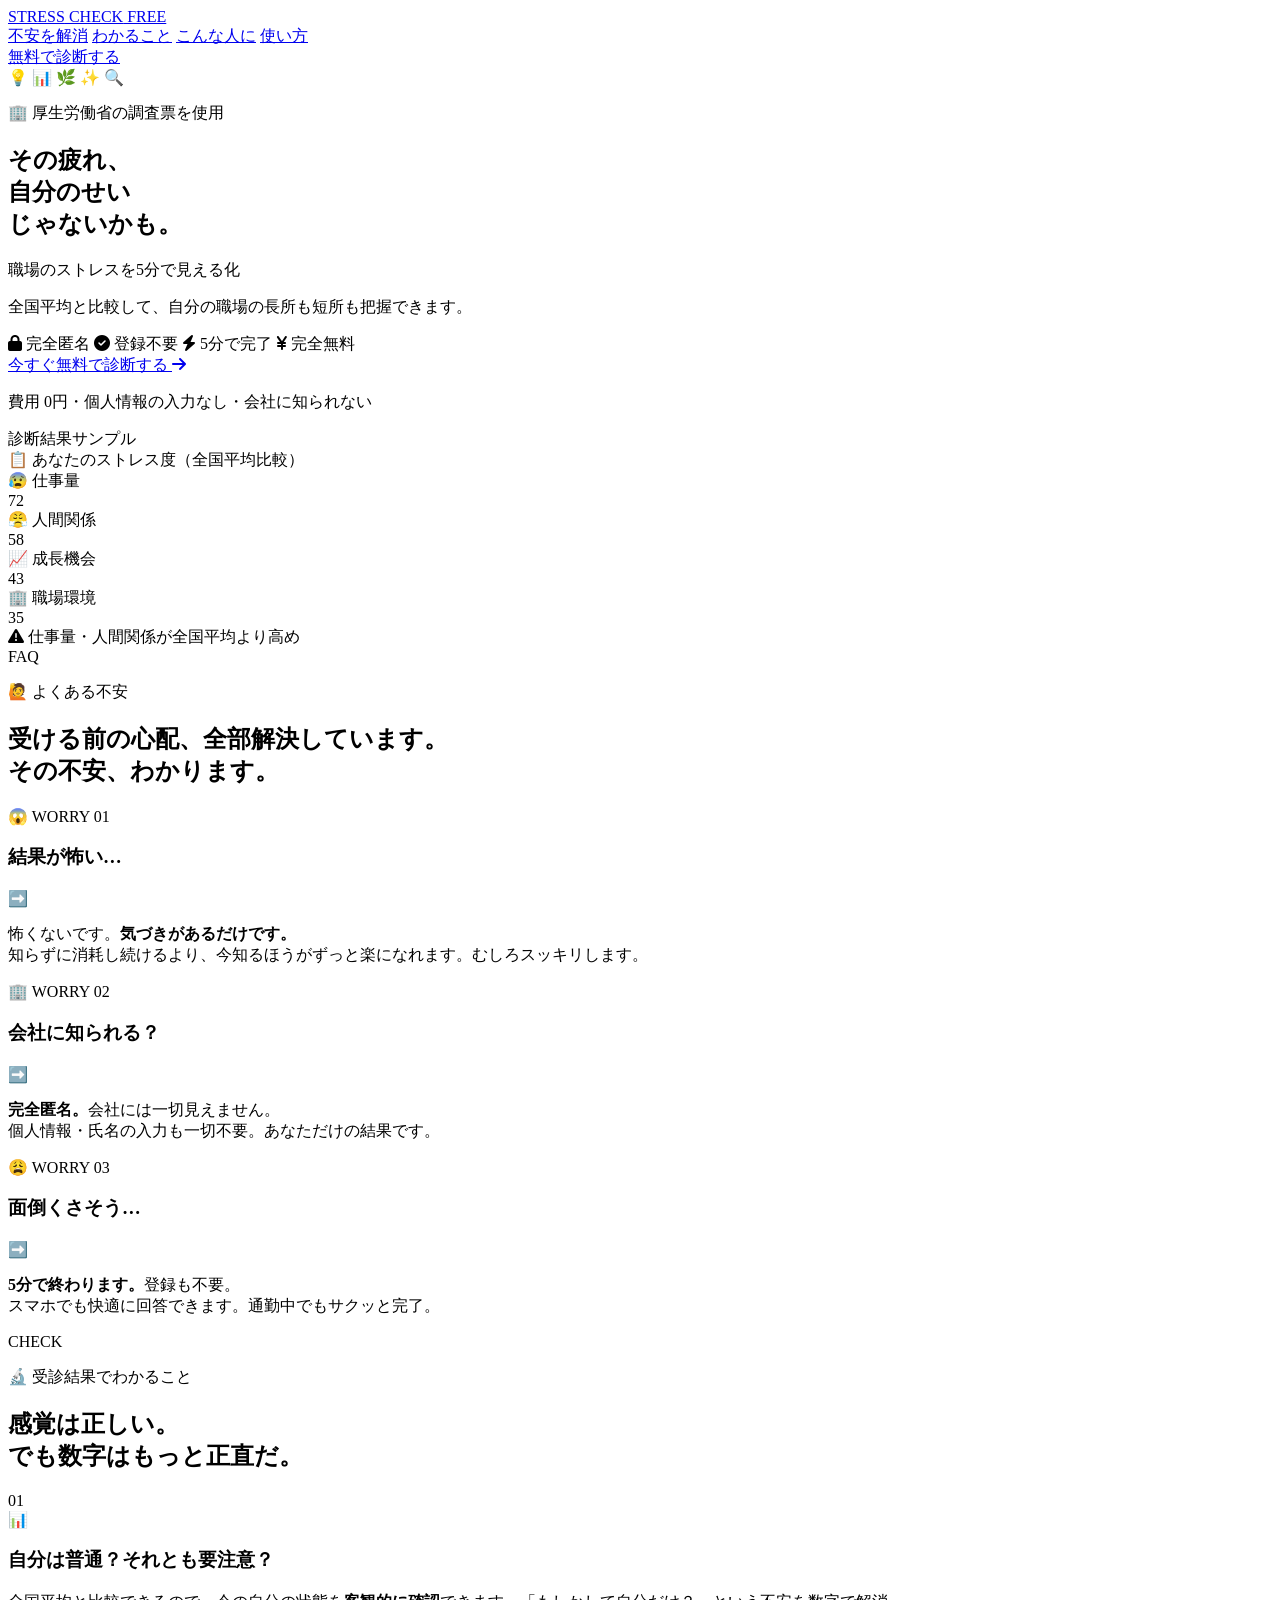
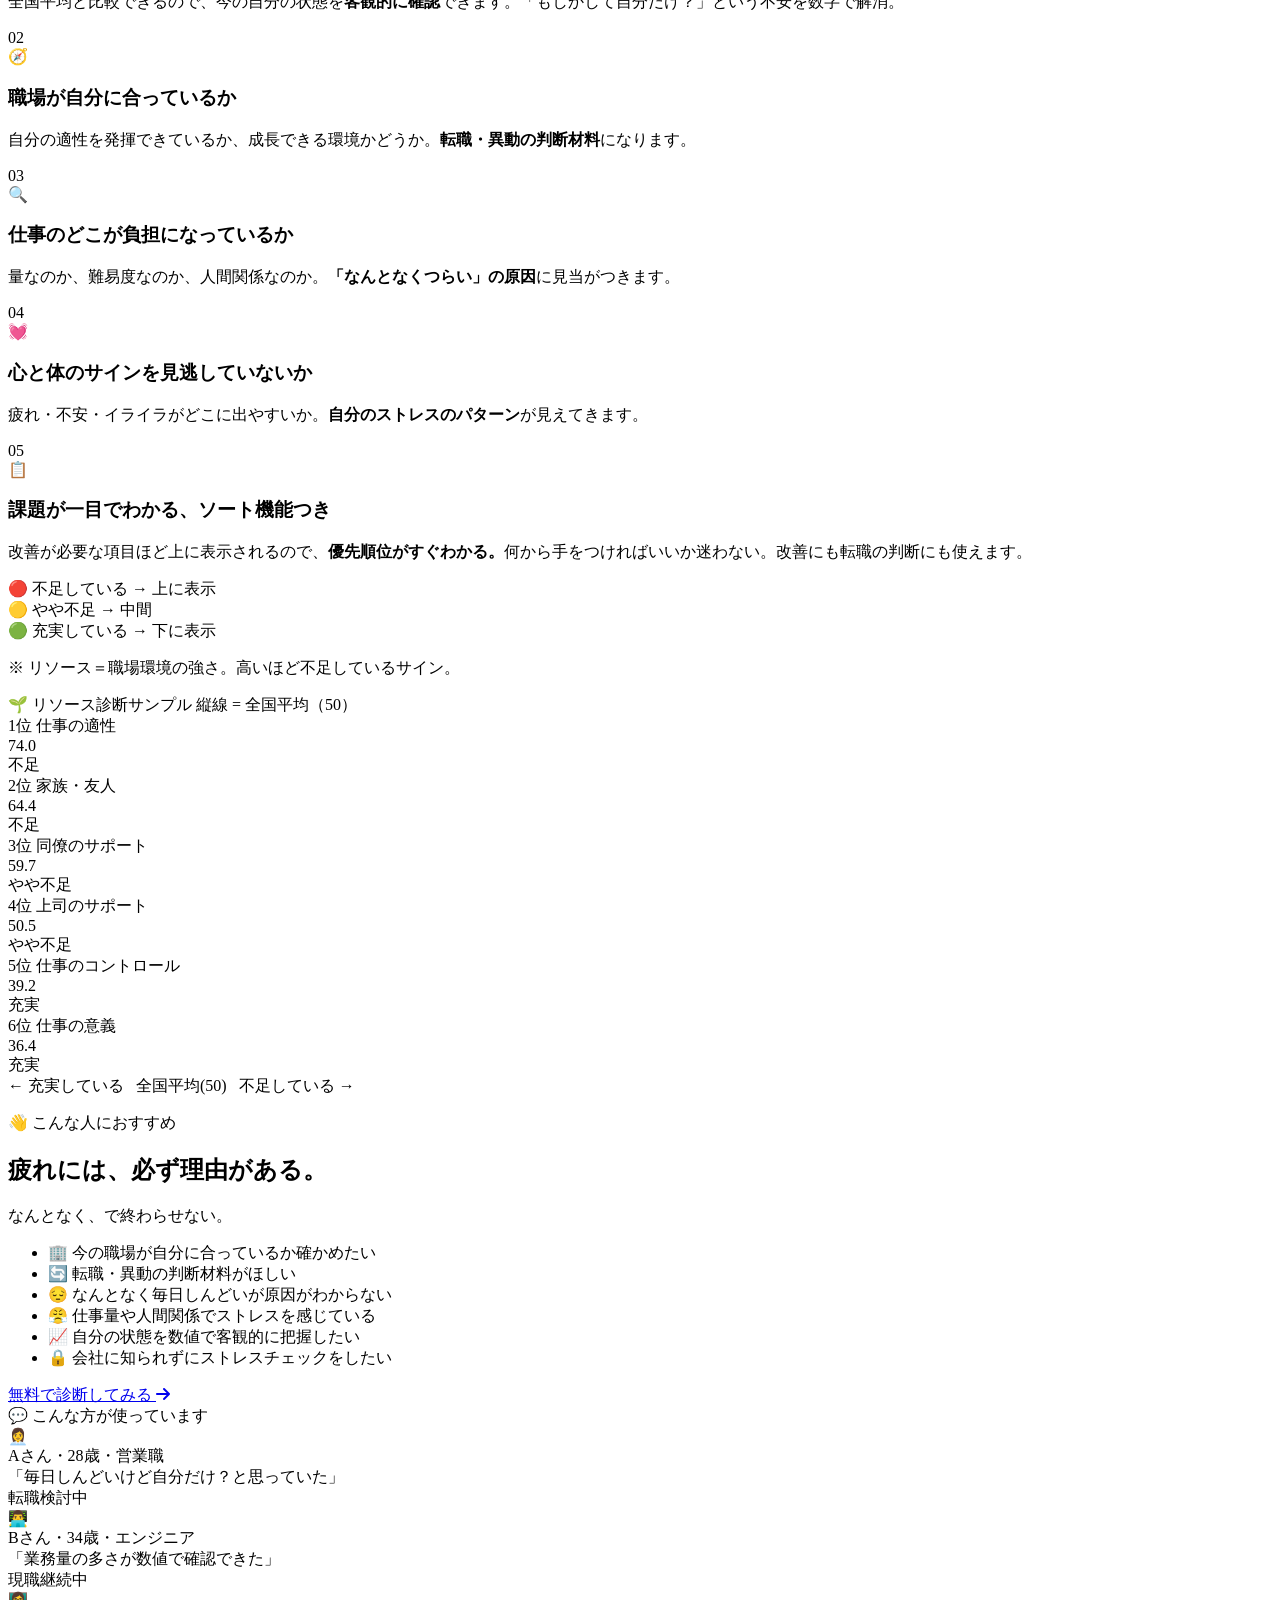
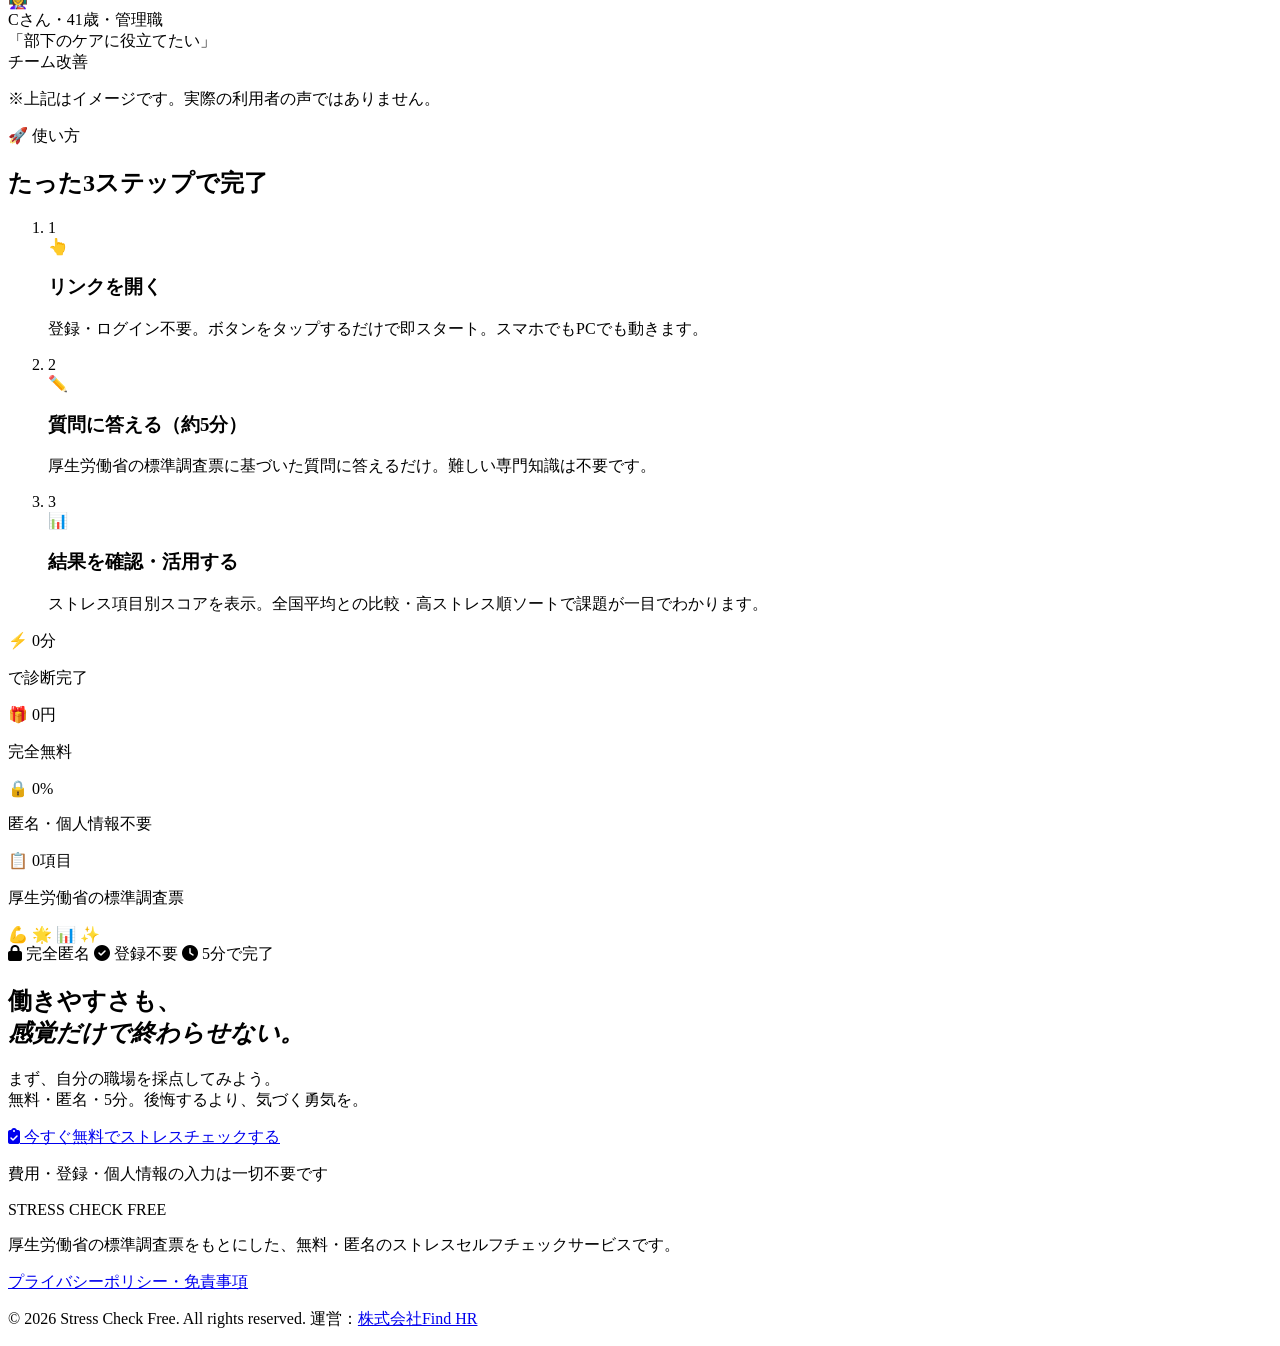
==== lp/index.html @ 8bf81df3 "Update index.html" ====
<!DOCTYPE html>
<html lang="ja">
<head>
  <!-- Google tag (gtag.js) -->
  <script async src="https://www.googletagmanager.com/gtag/js?id=G-DBG1LQPTKZ"></script>
  <script>
    window.dataLayer = window.dataLayer || [];
    function gtag(){dataLayer.push(arguments);}
    gtag('js', new Date());
    gtag('config', 'G-DBG1LQPTKZ');
  </script>
  <meta charset="UTF-8" />
  <meta name="viewport" content="width=device-width, initial-scale=1.0" />
  <title>無料ストレスチェック | ストレスチェックフリー - 職場のストレスを5分で診断</title>
  <meta name="description" content="厚生労働省の調査票をもとにした無料・匿名・登録不要のストレスチェック。職場のストレスを5分で診断し、全国平均と比較できます。小規模事業所・個人にも対応。" />
  <link rel="icon" type="image/svg+xml" href="/favicon.svg">
  <link rel="icon" type="image/png" sizes="32x32" href="/favicon-32x32.png">
  <link rel="icon" type="image/png" sizes="16x16" href="/favicon-16x16.png">
  <link rel="shortcut icon" href="/favicon.ico">
  <link rel="apple-touch-icon" sizes="180x180" href="/apple-touch-icon.png">
  <link rel="preconnect" href="https://fonts.googleapis.com" />
  <link href="https://fonts.googleapis.com/css2?family=Noto+Sans+JP:wght@300;400;500;700;900&family=Inter:wght@400;700;900&display=swap" rel="stylesheet" />
  <link rel="stylesheet" href="https://cdn.jsdelivr.net/npm/@fortawesome/fontawesome-free@6.4.0/css/all.min.css" />
  <link rel="stylesheet" href="/lp/css/style.css?v=20260602" />
</head>
<body>

  <!-- ========== HEADER ========== -->
  <header class="site-header" id="top">
    <div class="header-inner container">
      <a href="#top" class="logo">
        <span class="logo-s">STRESS</span><span class="logo-c"> CHECK</span><span class="logo-f"> FREE</span>
      </a>
      <nav class="header-nav" aria-label="メインナビ">
        <a href="#concerns">不安を解消</a>
        <a href="#benefits">わかること</a>
        <a href="#recommend">こんな人に</a>
        <a href="#how">使い方</a>
      </nav>
      <a href="/check" class="btn btn-primary btn-header">
        無料で診断する
      </a>
    </div>
  </header>

  <!-- ========== HERO ========== -->
  <section class="hero" aria-labelledby="hero-heading">

    <!-- 背景ブロブ -->
    <div class="hero-blob hero-blob-1" aria-hidden="true"></div>
    <div class="hero-blob hero-blob-2" aria-hidden="true"></div>
    <div class="hero-blob hero-blob-3" aria-hidden="true"></div>

    <!-- フローティング絵文字デコ -->
    <span class="hero-deco hero-deco-1" aria-hidden="true">💡</span>
    <span class="hero-deco hero-deco-2" aria-hidden="true">📊</span>
    <span class="hero-deco hero-deco-3" aria-hidden="true">🌿</span>
    <span class="hero-deco hero-deco-4" aria-hidden="true">✨</span>
    <span class="hero-deco hero-deco-5" aria-hidden="true">🔍</span>

    <div class="container hero-grid">
      <!-- LEFT: コピー -->
      <div class="hero-content">
        <p class="hero-eyebrow">🏢 厚生労働省の調査票を使用</p>
        <h1 id="hero-heading" class="hero-title">
          その疲れ、<br />
          <span class="em-coral">自分のせい</span><br />
          じゃないかも。
        </h1>
        <p class="hero-catch">職場のストレスを5分で見える化</p>
        <p class="hero-sub">
          全国平均と比較して、自分の職場の長所も短所も把握できます。
        </p>
        <div class="hero-badges">
          <span class="badge badge-blue"><i class="fa-solid fa-lock"></i> 完全匿名</span>
          <span class="badge badge-green"><i class="fa-solid fa-circle-check"></i> 登録不要</span>
          <span class="badge badge-coral"><i class="fa-solid fa-bolt"></i> 5分で完了</span>
          <span class="badge badge-teal"><i class="fa-solid fa-yen-sign"></i> 完全無料</span>
        </div>
        <a href="/check" class="btn btn-primary btn-hero">
          今すぐ無料で診断する <i class="fa-solid fa-arrow-right"></i>
        </a>
        <p class="hero-note">費用 0円・個人情報の入力なし・会社に知られない</p>
      </div>

      <!-- RIGHT: スコアカード -->
      <div class="hero-visual" aria-hidden="true">
        <div class="score-card">
          <div class="score-card-ribbon">診断結果サンプル</div>
          <div class="score-card-label">📋 あなたのストレス度（全国平均比較）</div>
          <div class="score-bar-group">
            <div class="score-bar-item">
              <span>😰 仕事量</span>
              <div class="bar-track"><div class="bar-fill" data-width="72" style="--bar-color:#FF6B6B;"></div></div>
              <span class="bar-val">72</span>
            </div>
            <div class="score-bar-item">
              <span>😤 人間関係</span>
              <div class="bar-track"><div class="bar-fill" data-width="58" style="--bar-color:#F59E0B;"></div></div>
              <span class="bar-val">58</span>
            </div>
            <div class="score-bar-item">
              <span>📈 成長機会</span>
              <div class="bar-track"><div class="bar-fill" data-width="43" style="--bar-color:#0ABFBC;"></div></div>
              <span class="bar-val">43</span>
            </div>
            <div class="score-bar-item">
              <span>🏢 職場環境</span>
              <div class="bar-track"><div class="bar-fill" data-width="35" style="--bar-color:#4AA172;"></div></div>
              <span class="bar-val">35</span>
            </div>
          </div>
          <div class="score-card-footer">
            <i class="fa-solid fa-triangle-exclamation"></i> 仕事量・人間関係が全国平均より高め
          </div>
        </div>
      </div>
    </div>
  </section>

  <!-- ========== CONCERNS ========== -->
  <section class="concerns" id="concerns" aria-labelledby="concerns-heading">
    <div class="concerns-deco" aria-hidden="true">FAQ</div>
    <div class="container">
      <p class="section-eyebrow eyebrow-coral">🙋 よくある不安</p>
      <h2 id="concerns-heading" class="section-title">受ける前の心配、<span style="color:var(--coral)">全部解決しています。</span><br /><span class="section-title-sub">その不安、わかります。</span></h2>
      <div class="concerns-grid">

        <article class="concern-card">
          <span class="concern-emoji">😱</span>
          <span class="concern-q">WORRY 01</span>
          <h3>結果が怖い…</h3>
          <div class="concern-arrow-row">
            <div class="concern-arrow-line"></div>
            <span class="concern-icon-arrow">➡️</span>
          </div>
          <p class="concern-answer">
            怖くないです。<strong>気づきがあるだけです。</strong><br />
            知らずに消耗し続けるより、今知るほうがずっと楽になれます。むしろスッキリします。
          </p>
        </article>

        <article class="concern-card">
          <span class="concern-emoji">🏢</span>
          <span class="concern-q">WORRY 02</span>
          <h3>会社に知られる？</h3>
          <div class="concern-arrow-row">
            <div class="concern-arrow-line"></div>
            <span class="concern-icon-arrow">➡️</span>
          </div>
          <p class="concern-answer">
            <strong>完全匿名。</strong>会社には一切見えません。<br />
            個人情報・氏名の入力も一切不要。あなただけの結果です。
          </p>
        </article>

        <article class="concern-card">
          <span class="concern-emoji">😩</span>
          <span class="concern-q">WORRY 03</span>
          <h3>面倒くさそう…</h3>
          <div class="concern-arrow-row">
            <div class="concern-arrow-line"></div>
            <span class="concern-icon-arrow">➡️</span>
          </div>
          <p class="concern-answer">
            <strong>5分で終わります。</strong>登録も不要。<br />
            スマホでも快適に回答できます。通勤中でもサクッと完了。
          </p>
        </article>

      </div>
    </div>
  </section>

  <!-- ========== BENEFITS ========== -->
  <section class="benefits" id="benefits" aria-labelledby="benefits-heading">
    <div class="benefits-bg-text" aria-hidden="true">CHECK</div>
    <div class="container">
      <p class="section-eyebrow eyebrow-blue">🔬 受診結果でわかること</p>
      <h2 id="benefits-heading" class="section-title">感覚は正しい。<br />でも<span style="color:var(--blue)">数字はもっと正直だ。</span></h2>

      <div class="benefits-grid">

        <article class="benefit-card benefit-card--highlight">
          <div class="benefit-num">01</div>
          <div class="benefit-icon-wrap">📊</div>
          <h3>自分は普通？それとも要注意？</h3>
          <p>全国平均と比較できるので、今の自分の状態を<strong>客観的に確認</strong>できます。「もしかして自分だけ？」という不安を数字で解消。</p>
        </article>

        <article class="benefit-card">
          <div class="benefit-num">02</div>
          <div class="benefit-icon-wrap">🧭</div>
          <h3>職場が自分に合っているか</h3>
          <p>自分の適性を発揮できているか、成長できる環境かどうか。<strong>転職・異動の判断材料</strong>になります。</p>
        </article>

        <article class="benefit-card">
          <div class="benefit-num">03</div>
          <div class="benefit-icon-wrap">🔍</div>
          <h3>仕事のどこが負担になっているか</h3>
          <p>量なのか、難易度なのか、人間関係なのか。<strong>「なんとなくつらい」の原因</strong>に見当がつきます。</p>
        </article>

        <article class="benefit-card">
          <div class="benefit-num">04</div>
          <div class="benefit-icon-wrap">💓</div>
          <h3>心と体のサインを見逃していないか</h3>
          <p>疲れ・不安・イライラがどこに出やすいか。<strong>自分のストレスのパターン</strong>が見えてきます。</p>
        </article>

        <article class="benefit-card benefit-card--wide benefit-card--chart">
          <div class="benefit-num">05</div>
          <div class="benefit-card-inner">
            <div class="benefit-card-text">
              <div class="benefit-icon-wrap">📋</div>
              <h3>課題が一目でわかる、ソート機能つき</h3>
              <p>改善が必要な項目ほど上に表示されるので、<strong>優先順位がすぐわかる。</strong>何から手をつければいいか迷わない。改善にも転職の判断にも使えます。</p>
              <div class="benefit-sort-explain">
                <div class="sort-explain-row">
                  <span class="sort-tag sort-tag--high">🔴 不足している</span>
                  <span class="sort-arrow">→ 上に表示</span>
                </div>
                <div class="sort-explain-row">
                  <span class="sort-tag sort-tag--mid">🟡 やや不足</span>
                  <span class="sort-arrow">→ 中間</span>
                </div>
                <div class="sort-explain-row">
                  <span class="sort-tag sort-tag--low">🟢 充実している</span>
                  <span class="sort-arrow">→ 下に表示</span>
                </div>
              </div>
              <p class="chart-caption">※ リソース＝職場環境の強さ。高いほど不足しているサイン。</p>
            </div>

            <!-- リソース棒グラフイラスト -->
            <div class="benefit-chart-wrap" aria-hidden="true">
              <div class="chart-header">
                <span class="chart-title-label">🌱 リソース診断サンプル</span>
                <span class="chart-avg-note">縦線 = 全国平均（50）</span>
              </div>
              <div class="chart-bars">

                <div class="chart-row">
                  <div class="chart-label">
                    <span class="chart-rank rank-high">1位</span>
                    <span class="chart-item-name">仕事の適性</span>
                  </div>
                  <div class="chart-track-wrap">
                    <div class="chart-track">
                      <div class="chart-avg-line"></div>
                      <div class="chart-bar chart-bar--danger" data-w="74.0" style="width:0%">
                        <span class="chart-score">74.0</span>
                      </div>
                    </div>
                    <span class="chart-status chart-status--danger">不足</span>
                  </div>
                </div>

                <div class="chart-row">
                  <div class="chart-label">
                    <span class="chart-rank rank-high">2位</span>
                    <span class="chart-item-name">家族・友人</span>
                  </div>
                  <div class="chart-track-wrap">
                    <div class="chart-track">
                      <div class="chart-avg-line"></div>
                      <div class="chart-bar chart-bar--danger" data-w="64.4" style="width:0%">
                        <span class="chart-score">64.4</span>
                      </div>
                    </div>
                    <span class="chart-status chart-status--danger">不足</span>
                  </div>
                </div>

                <div class="chart-row">
                  <div class="chart-label">
                    <span class="chart-rank rank-high">3位</span>
                    <span class="chart-item-name">同僚のサポート</span>
                  </div>
                  <div class="chart-track-wrap">
                    <div class="chart-track">
                      <div class="chart-avg-line"></div>
                      <div class="chart-bar chart-bar--warning" data-w="59.7" style="width:0%">
                        <span class="chart-score">59.7</span>
                      </div>
                    </div>
                    <span class="chart-status chart-status--warning">やや不足</span>
                  </div>
                </div>

                <div class="chart-row">
                  <div class="chart-label">
                    <span class="chart-rank rank-mid">4位</span>
                    <span class="chart-item-name">上司のサポート</span>
                  </div>
                  <div class="chart-track-wrap">
                    <div class="chart-track">
                      <div class="chart-avg-line"></div>
                      <div class="chart-bar chart-bar--warning" data-w="50.5" style="width:0%">
                        <span class="chart-score">50.5</span>
                      </div>
                    </div>
                    <span class="chart-status chart-status--warning">やや不足</span>
                  </div>
                </div>

                <div class="chart-row">
                  <div class="chart-label">
                    <span class="chart-rank rank-low">5位</span>
                    <span class="chart-item-name">仕事のコントロール</span>
                  </div>
                  <div class="chart-track-wrap">
                    <div class="chart-track">
                      <div class="chart-avg-line"></div>
                      <div class="chart-bar chart-bar--good" data-w="39.2" style="width:0%">
                        <span class="chart-score">39.2</span>
                      </div>
                    </div>
                    <span class="chart-status chart-status--good">充実</span>
                  </div>
                </div>

                <div class="chart-row">
                  <div class="chart-label">
                    <span class="chart-rank rank-low">6位</span>
                    <span class="chart-item-name">仕事の意義</span>
                  </div>
                  <div class="chart-track-wrap">
                    <div class="chart-track">
                      <div class="chart-avg-line"></div>
                      <div class="chart-bar chart-bar--good" data-w="36.4" style="width:0%">
                        <span class="chart-score">36.4</span>
                      </div>
                    </div>
                    <span class="chart-status chart-status--good">充実</span>
                  </div>
                </div>

              </div>
              <div class="chart-footer">
                ← 充実している&nbsp;&nbsp;&nbsp;全国平均(50)&nbsp;&nbsp;&nbsp;不足している →
              </div>
            </div>
          </div>
        </article>

      </div>
    </div>
  </section>

  <!-- ========== RECOMMEND ========== -->
  <section class="recommend" id="recommend" aria-labelledby="recommend-heading">
    <div class="recommend-deco-circle recommend-deco-circle-1" aria-hidden="true"></div>
    <div class="recommend-deco-circle recommend-deco-circle-2" aria-hidden="true"></div>
    <div class="container">
      <p class="section-eyebrow eyebrow-purple">👋 こんな人におすすめ</p>
      <h2 id="recommend-heading" class="section-title">疲れには、<span style="color:var(--purple)">必ず理由がある。</span></h2>
      <p class="section-intro">なんとなく、で終わらせない。</p>

      <div class="recommend-inner">
        <!-- チェックリスト -->
        <div>
          <ul class="recommend-list">
            <li><span class="li-icon">🏢</span> 今の職場が自分に合っているか確かめたい</li>
            <li><span class="li-icon">🔄</span> 転職・異動の判断材料がほしい</li>
            <li><span class="li-icon">😔</span> なんとなく毎日しんどいが原因がわからない</li>
            <li><span class="li-icon">😤</span> 仕事量や人間関係でストレスを感じている</li>
            <li><span class="li-icon">📈</span> 自分の状態を数値で客観的に把握したい</li>
            <li><span class="li-icon">🔒</span> 会社に知られずにストレスチェックをしたい</li>
          </ul>
          <a href="/check" class="btn btn-primary btn-recommend">
            無料で診断してみる <i class="fa-solid fa-arrow-right"></i>
          </a>
        </div>

        <!-- ビジュアルカード：ユーザーイメージ -->
        <div>
          <div class="recommend-visual-card">
            <div class="recommend-visual-title">
              <span>💬</span> こんな方が使っています
            </div>
            <div class="mini-profile">
              <div class="mini-profile-item">
                <div class="mini-profile-avatar">👩‍💼</div>
                <div class="mini-profile-info">
                  <div class="mini-profile-name">Aさん・28歳・営業職</div>
                  <div class="mini-profile-desc">「毎日しんどいけど自分だけ？と思っていた」</div>
                </div>
                <span class="mini-profile-tag tag-coral">転職検討中</span>
              </div>
              <div class="mini-profile-item">
                <div class="mini-profile-avatar">👨‍💻</div>
                <div class="mini-profile-info">
                  <div class="mini-profile-name">Bさん・34歳・エンジニア</div>
                  <div class="mini-profile-desc">「業務量の多さが数値で確認できた」</div>
                </div>
                <span class="mini-profile-tag tag-blue">現職継続中</span>
              </div>
              <div class="mini-profile-item">
                <div class="mini-profile-avatar">👩‍🏫</div>
                <div class="mini-profile-info">
                  <div class="mini-profile-name">Cさん・41歳・管理職</div>
                  <div class="mini-profile-desc">「部下のケアに役立てたい」</div>
                </div>
                <span class="mini-profile-tag tag-green">チーム改善</span>
              </div>
            </div>
            <p class="profile-disclaimer">※上記はイメージです。実際の利用者の声ではありません。</p>
          </div>
        </div>
      </div>
    </div>
  </section>

  <!-- ========== HOW IT WORKS ========== -->
  <section class="how" id="how" aria-labelledby="how-heading">
    <div class="container">
      <p class="section-eyebrow eyebrow-teal">🚀 使い方</p>
      <h2 id="how-heading" class="section-title">たった<span style="color:var(--teal)">3ステップ</span>で完了</h2>
      <ol class="steps-list">
        <li class="step-item">
          <div class="step-num">1</div>
          <div class="step-body">
            <span class="step-emoji">👆</span>
            <h3>リンクを開く</h3>
            <p>登録・ログイン不要。ボタンをタップするだけで即スタート。スマホでもPCでも動きます。</p>
          </div>
        </li>
        <li class="step-item">
          <div class="step-num">2</div>
          <div class="step-body">
            <span class="step-emoji">✏️</span>
            <h3>質問に答える（約5分）</h3>
            <p>厚生労働省の標準調査票に基づいた質問に答えるだけ。難しい専門知識は不要です。</p>
          </div>
        </li>
        <li class="step-item">
          <div class="step-num">3</div>
          <div class="step-body">
            <span class="step-emoji">📊</span>
            <h3>結果を確認・活用する</h3>
            <p>ストレス項目別スコアを表示。全国平均との比較・高ストレス順ソートで課題が一目でわかります。</p>
          </div>
        </li>
      </ol>
    </div>
  </section>

  <!-- ========== STATS ========== -->
  <section class="stats" aria-label="数字で見るサービス">
    <div class="container stats-grid">
      <div class="stat-item">
        <span class="stat-emoji">⚡</span>
        <span class="stat-num" data-target="5">0</span><span class="stat-unit">分</span>
        <p>で診断完了</p>
      </div>
      <div class="stat-item">
        <span class="stat-emoji">🎁</span>
        <span class="stat-num" data-target="0">0</span><span class="stat-unit">円</span>
        <p>完全無料</p>
      </div>
      <div class="stat-item">
        <span class="stat-emoji">🔒</span>
        <span class="stat-num" data-target="100">0</span><span class="stat-unit">%</span>
        <p>匿名・個人情報不要</p>
      </div>
      <div class="stat-item">
        <span class="stat-emoji">📋</span>
        <span class="stat-num" data-target="57">0</span><span class="stat-unit">項目</span>
        <p>厚生労働省の標準調査票</p>
      </div>
    </div>
  </section>

  <!-- ========== FINAL CTA ========== -->
  <section class="final-cta" aria-labelledby="cta-heading">
    <span class="cta-deco cta-deco-1" aria-hidden="true">💪</span>
    <span class="cta-deco cta-deco-2" aria-hidden="true">🌟</span>
    <span class="cta-deco cta-deco-3" aria-hidden="true">📊</span>
    <span class="cta-deco cta-deco-4" aria-hidden="true">✨</span>
    <div class="container">
      <div class="cta-badge-row">
        <span class="cta-badge cta-badge-1"><i class="fa-solid fa-lock"></i> 完全匿名</span>
        <span class="cta-badge cta-badge-2"><i class="fa-solid fa-circle-check"></i> 登録不要</span>
        <span class="cta-badge cta-badge-3"><i class="fa-solid fa-clock"></i> 5分で完了</span>
      </div>
      <h2 id="cta-heading" class="cta-title">
        働きやすさも、<br /><em>感覚だけで終わらせない。</em>
      </h2>
      <p class="cta-sub">
        まず、自分の職場を採点してみよう。<br />無料・匿名・5分。後悔するより、気づく勇気を。
      </p>
      <a href="/check" class="btn btn-cta">
        <i class="fa-solid fa-clipboard-check"></i> 今すぐ無料でストレスチェックする
      </a>
      <p class="cta-note">費用・登録・個人情報の入力は一切不要です</p>
    </div>
  </section>

  <!-- ========== FOOTER ========== -->
  <footer class="site-footer">
    <div class="container footer-inner">
      <p class="footer-logo">
        <span class="logo-s">STRESS</span><span class="logo-c"> CHECK</span><span class="logo-f"> FREE</span>
      </p>
      <p class="footer-desc">厚生労働省の標準調査票をもとにした、無料・匿名のストレスセルフチェックサービスです。</p>
      <p class="footer-legal"><a href="/lp/legal.html">プライバシーポリシー・免責事項</a></p>
      <p class="footer-copy">&copy; 2026 Stress Check Free. All rights reserved. 運営：<a href="https://www.findhr.jp/" target="_blank" rel="noopener">株式会社Find HR</a></p>
    </div>
  </footer>

  <script src="/lp/js/main.js?v=20260602"></script>
</body>
</html>
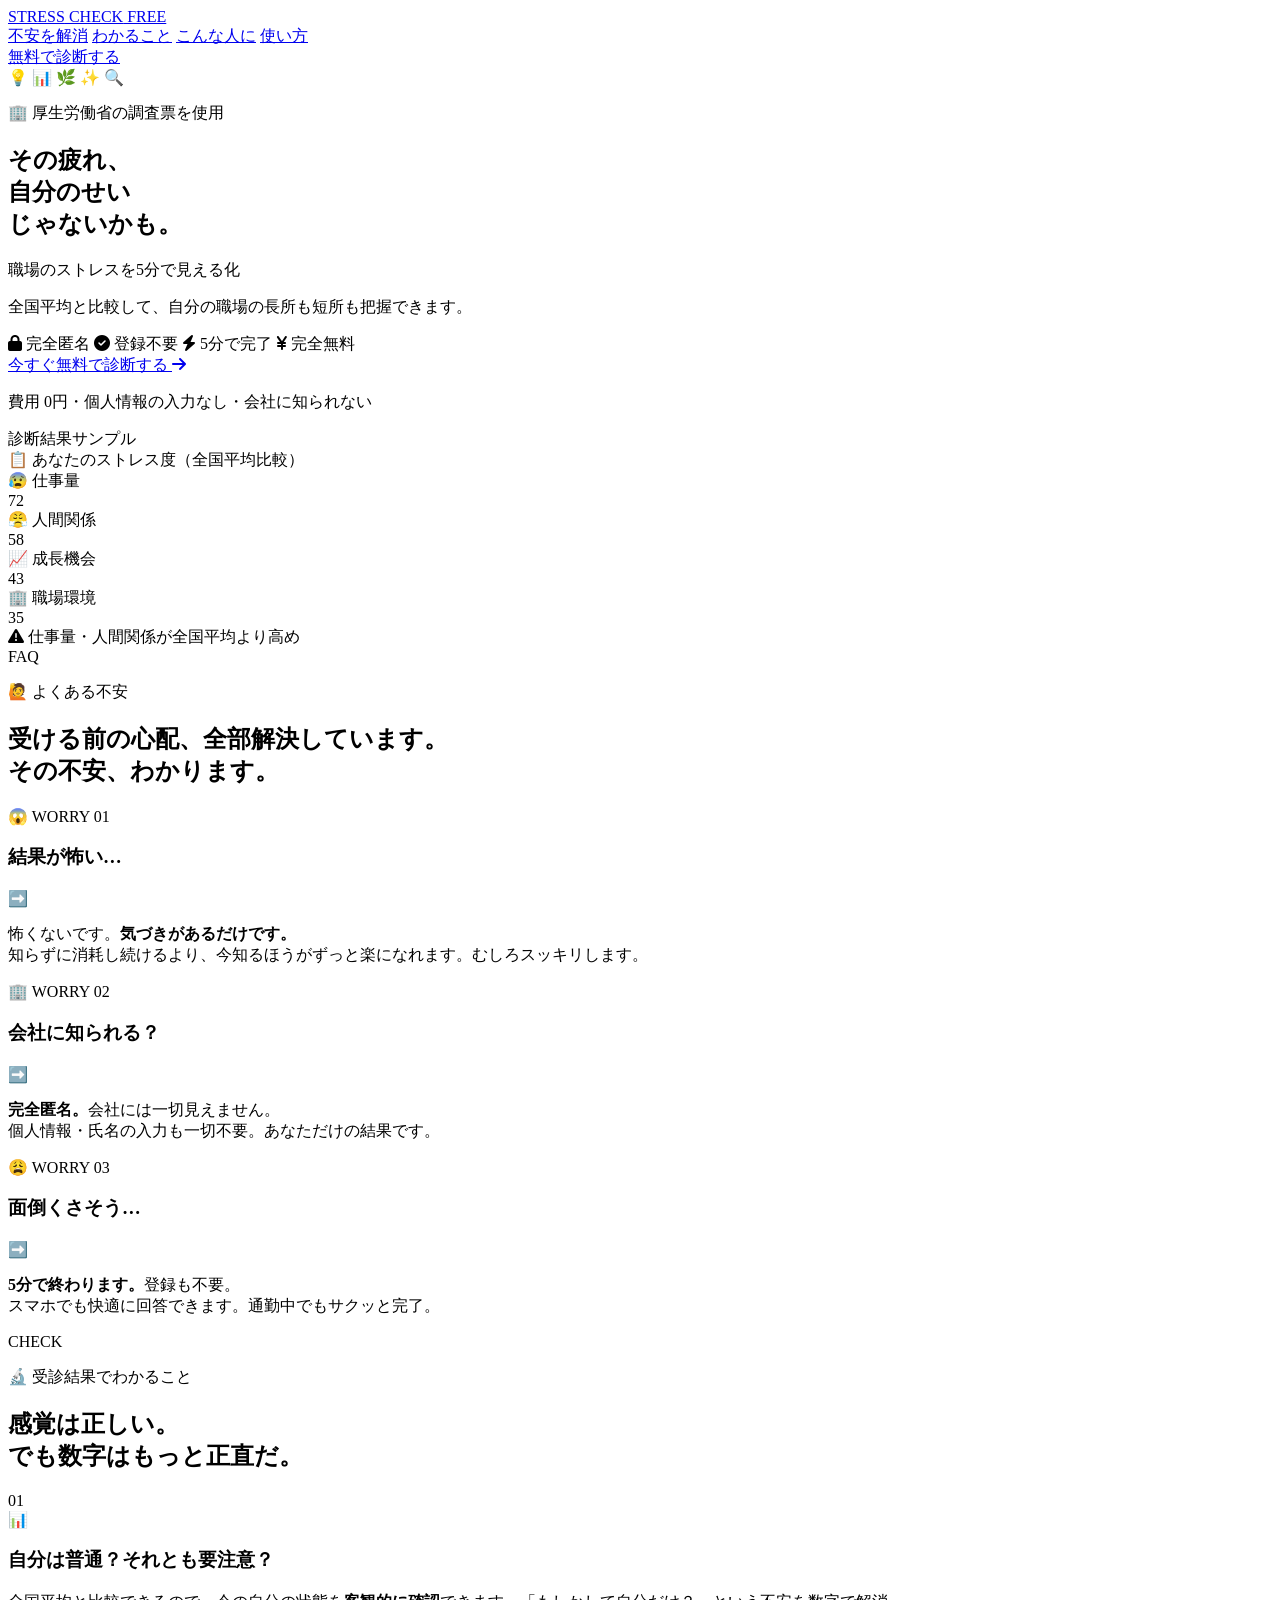
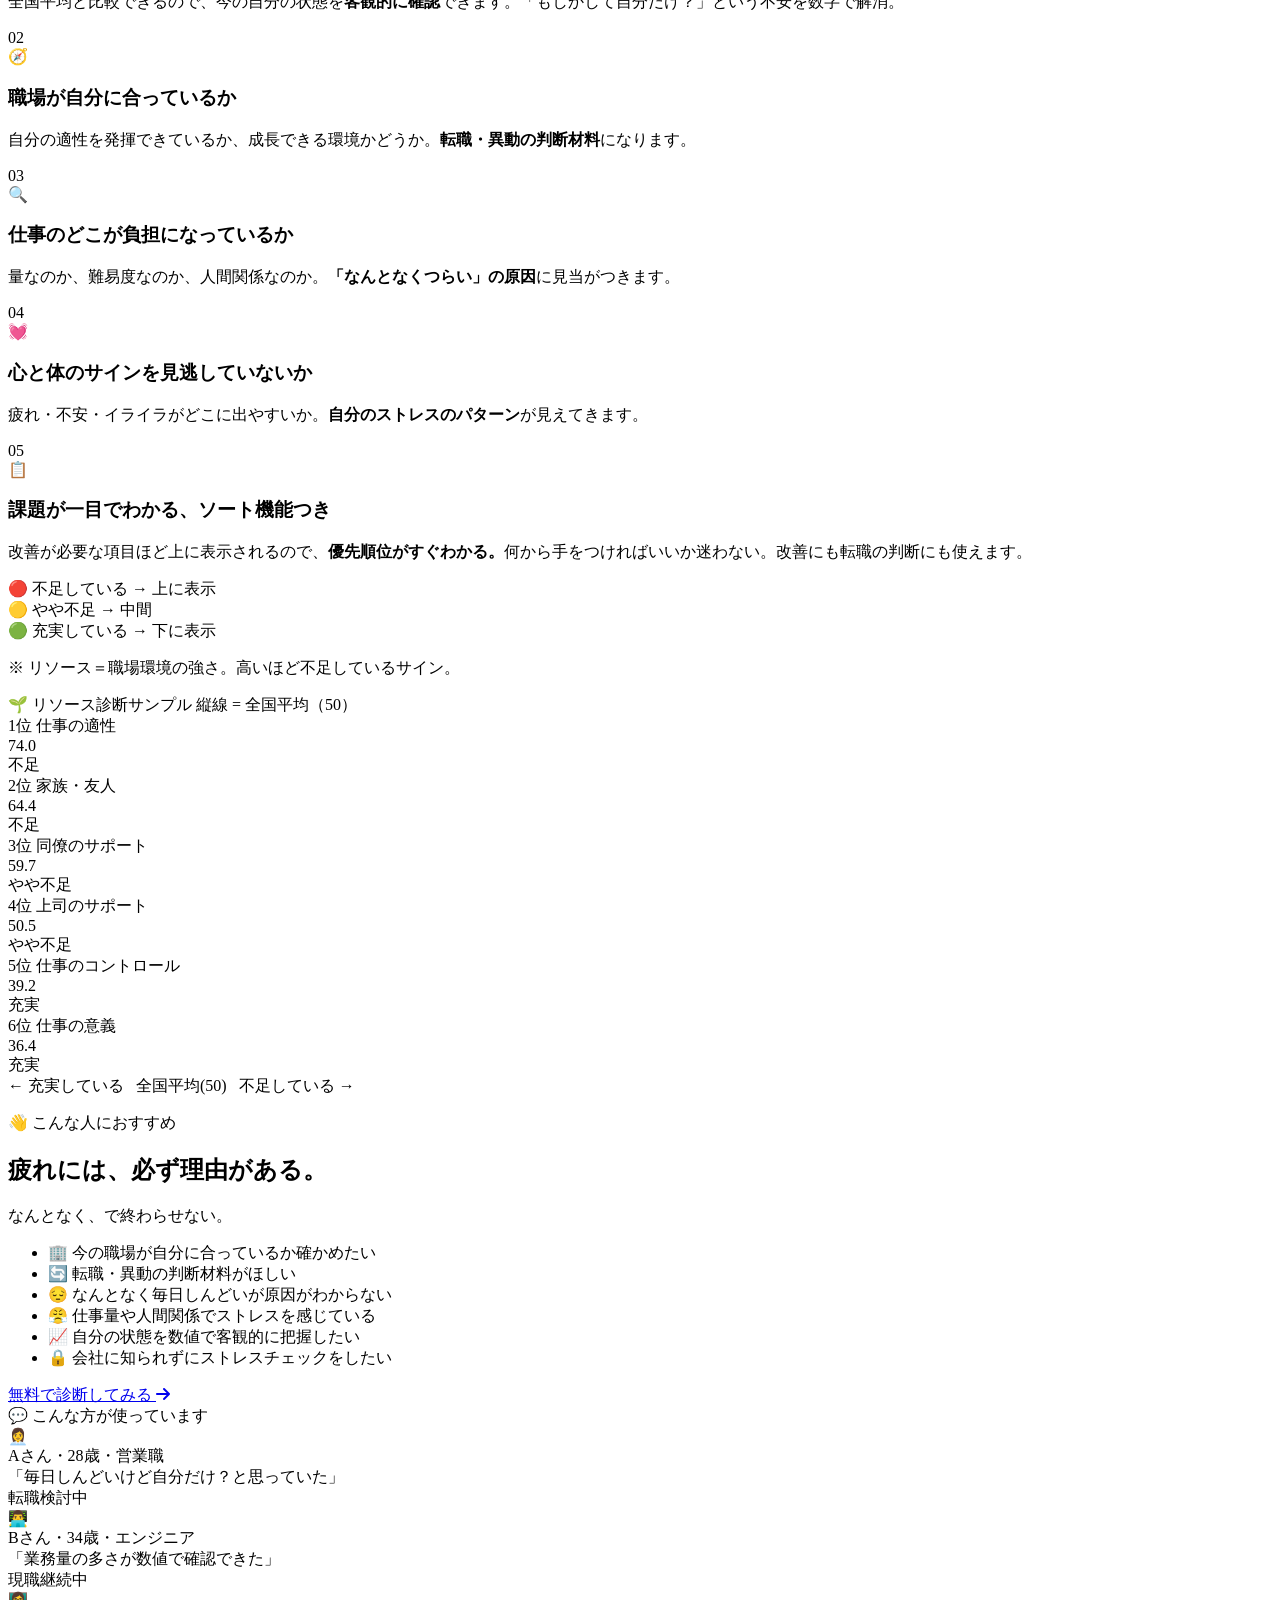
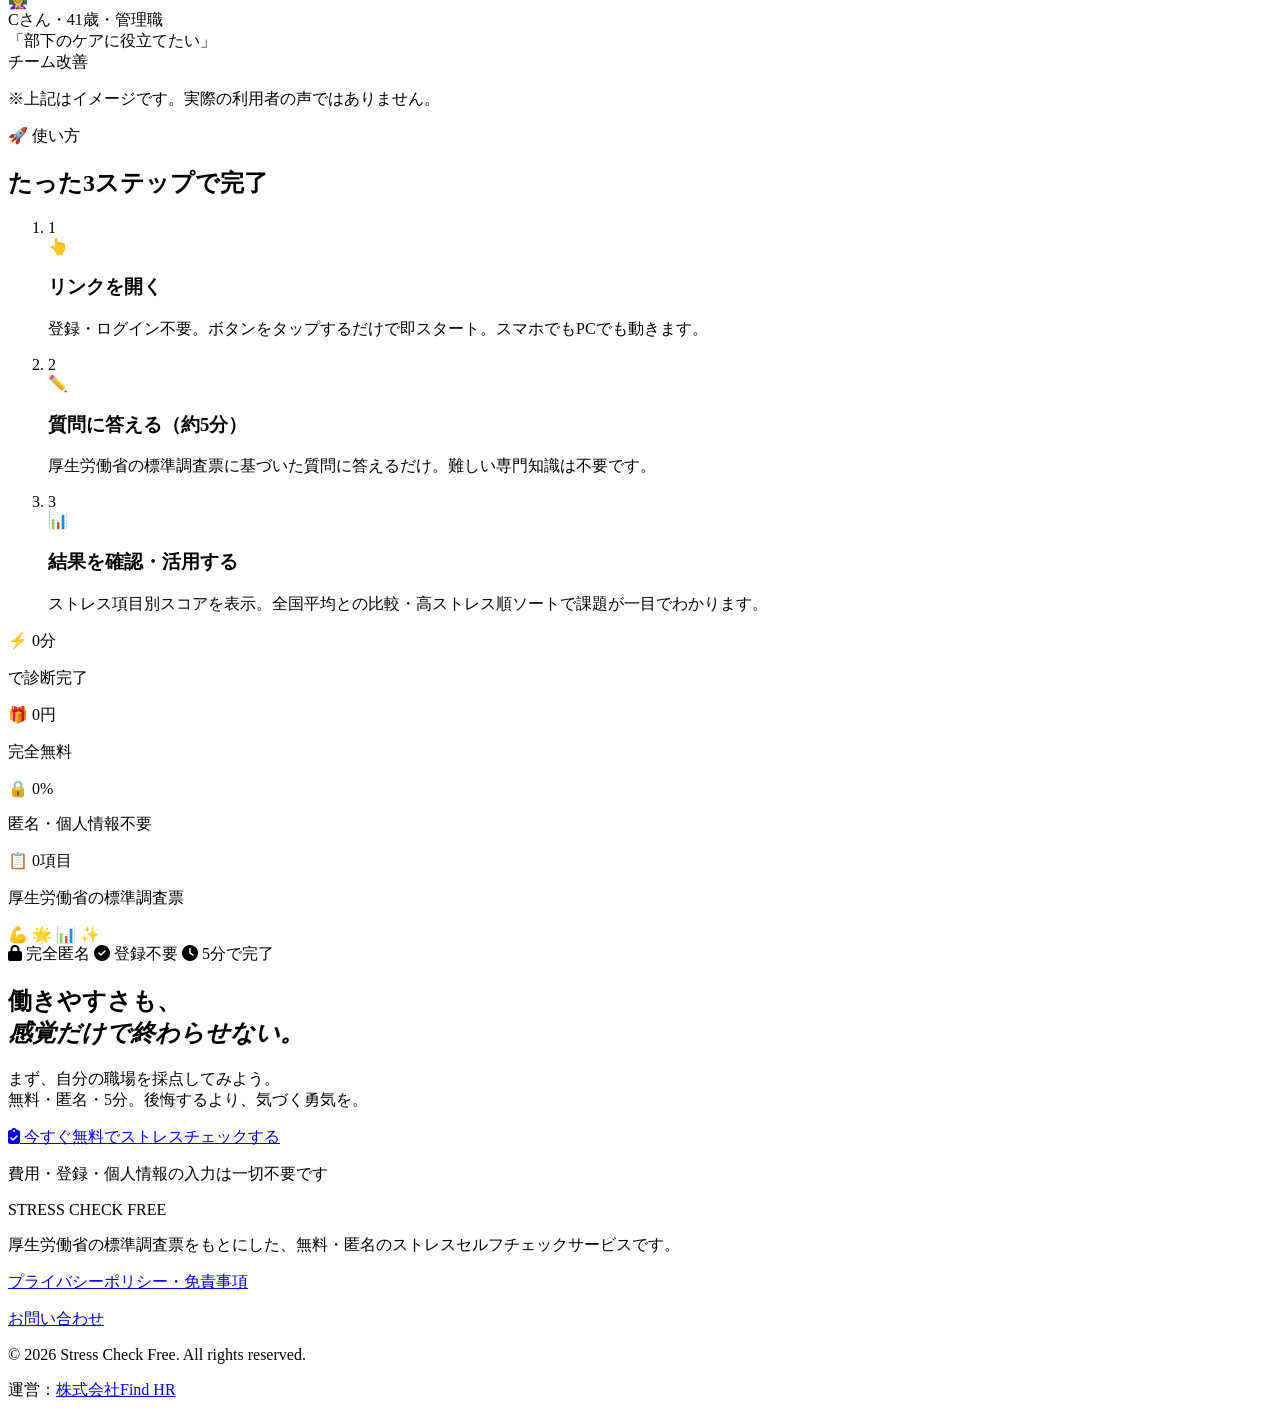
==== commit de4eca50: "Update index.html" ====
--- a/lp/index.html
+++ b/lp/index.html
@@ -506,7 +506,9 @@
       </p>
       <p class="footer-desc">厚生労働省の標準調査票をもとにした、無料・匿名のストレスセルフチェックサービスです。</p>
       <p class="footer-legal"><a href="/lp/legal.html">プライバシーポリシー・免責事項</a></p>
-      <p class="footer-copy">&copy; 2026 Stress Check Free. All rights reserved. 運営：<a href="https://www.findhr.jp/" target="_blank" rel="noopener">株式会社Find HR</a></p>
+      <p class="footer-legal"><a href="https://forms.gle/eGiQzckXszgoa39d6" target="_blank" rel="noopener">お問い合わせ</a></p>
+      <p class="footer-copy">&copy; 2026 Stress Check Free. All rights reserved.</p>
+      <p class="footer-copy">運営：<a href="https://www.findhr.jp/" target="_blank" rel="noopener">株式会社Find HR</a></p>
     </div>
   </footer>
 
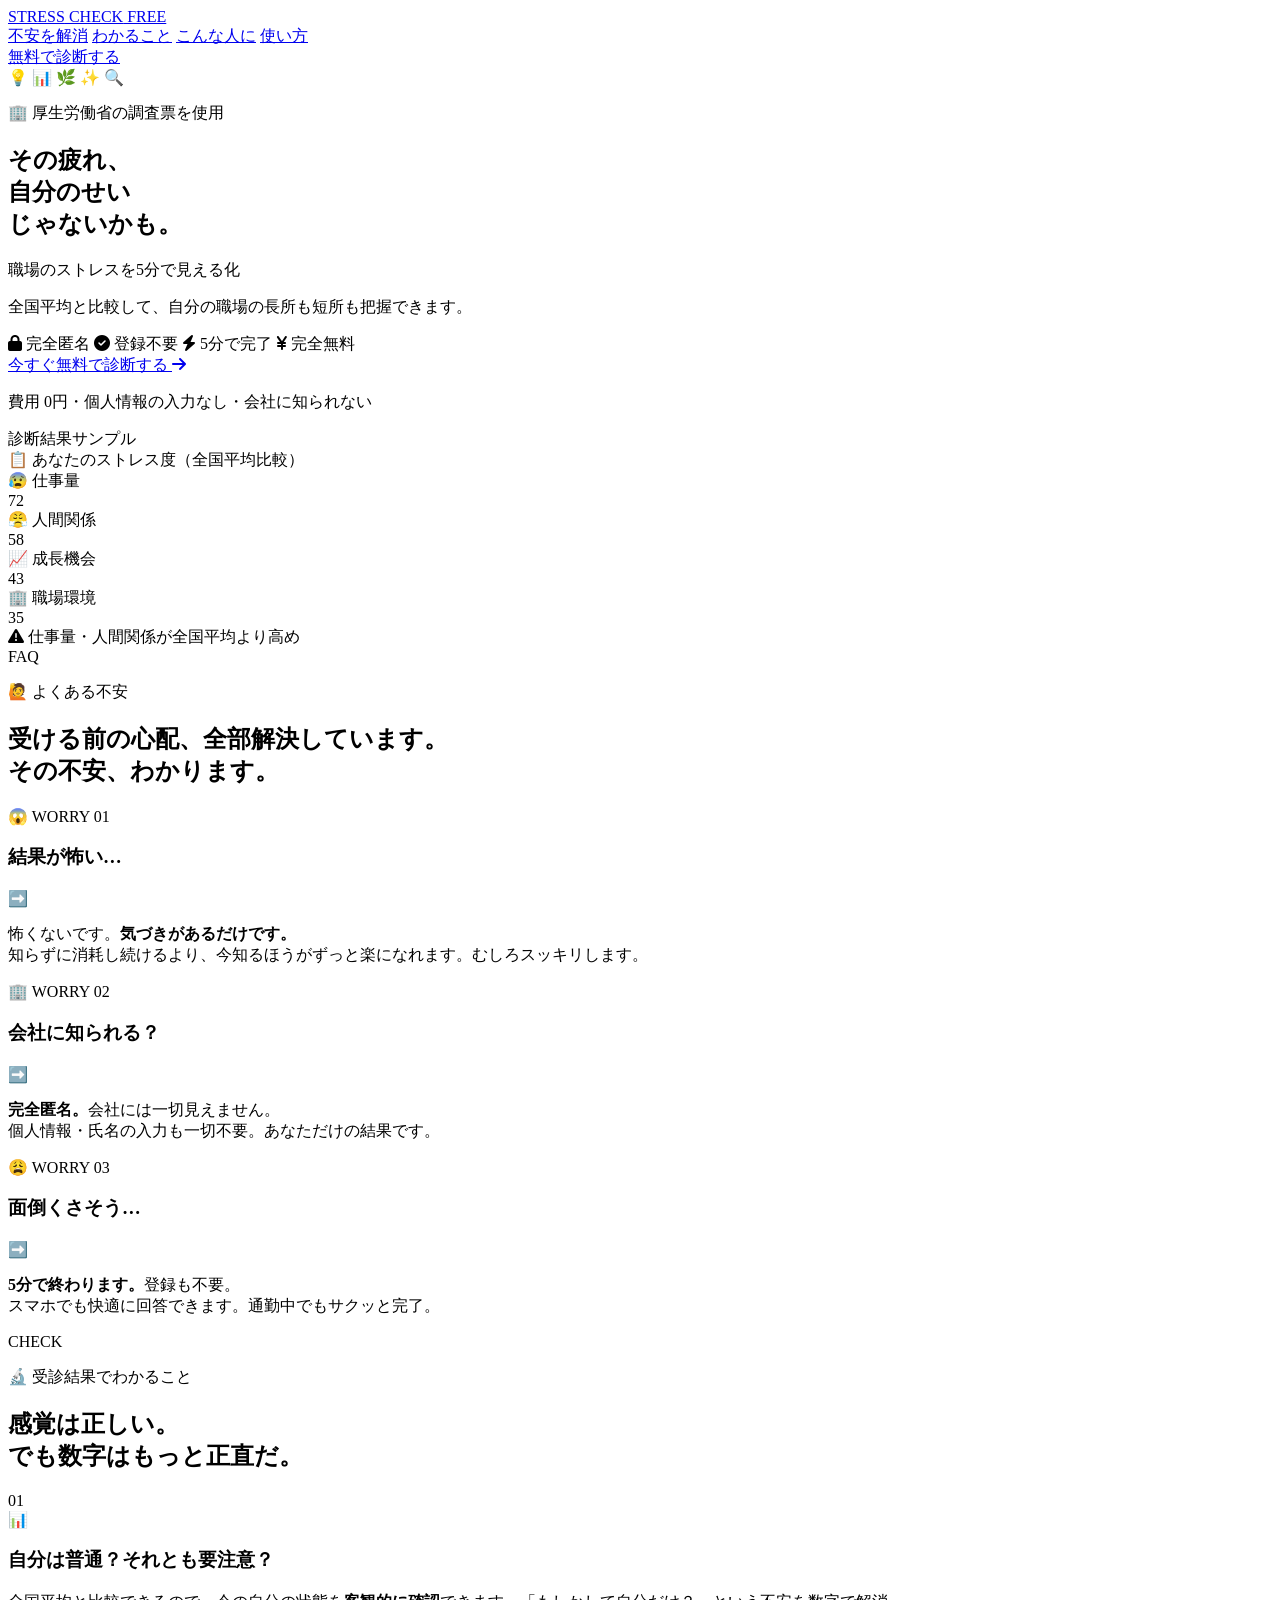
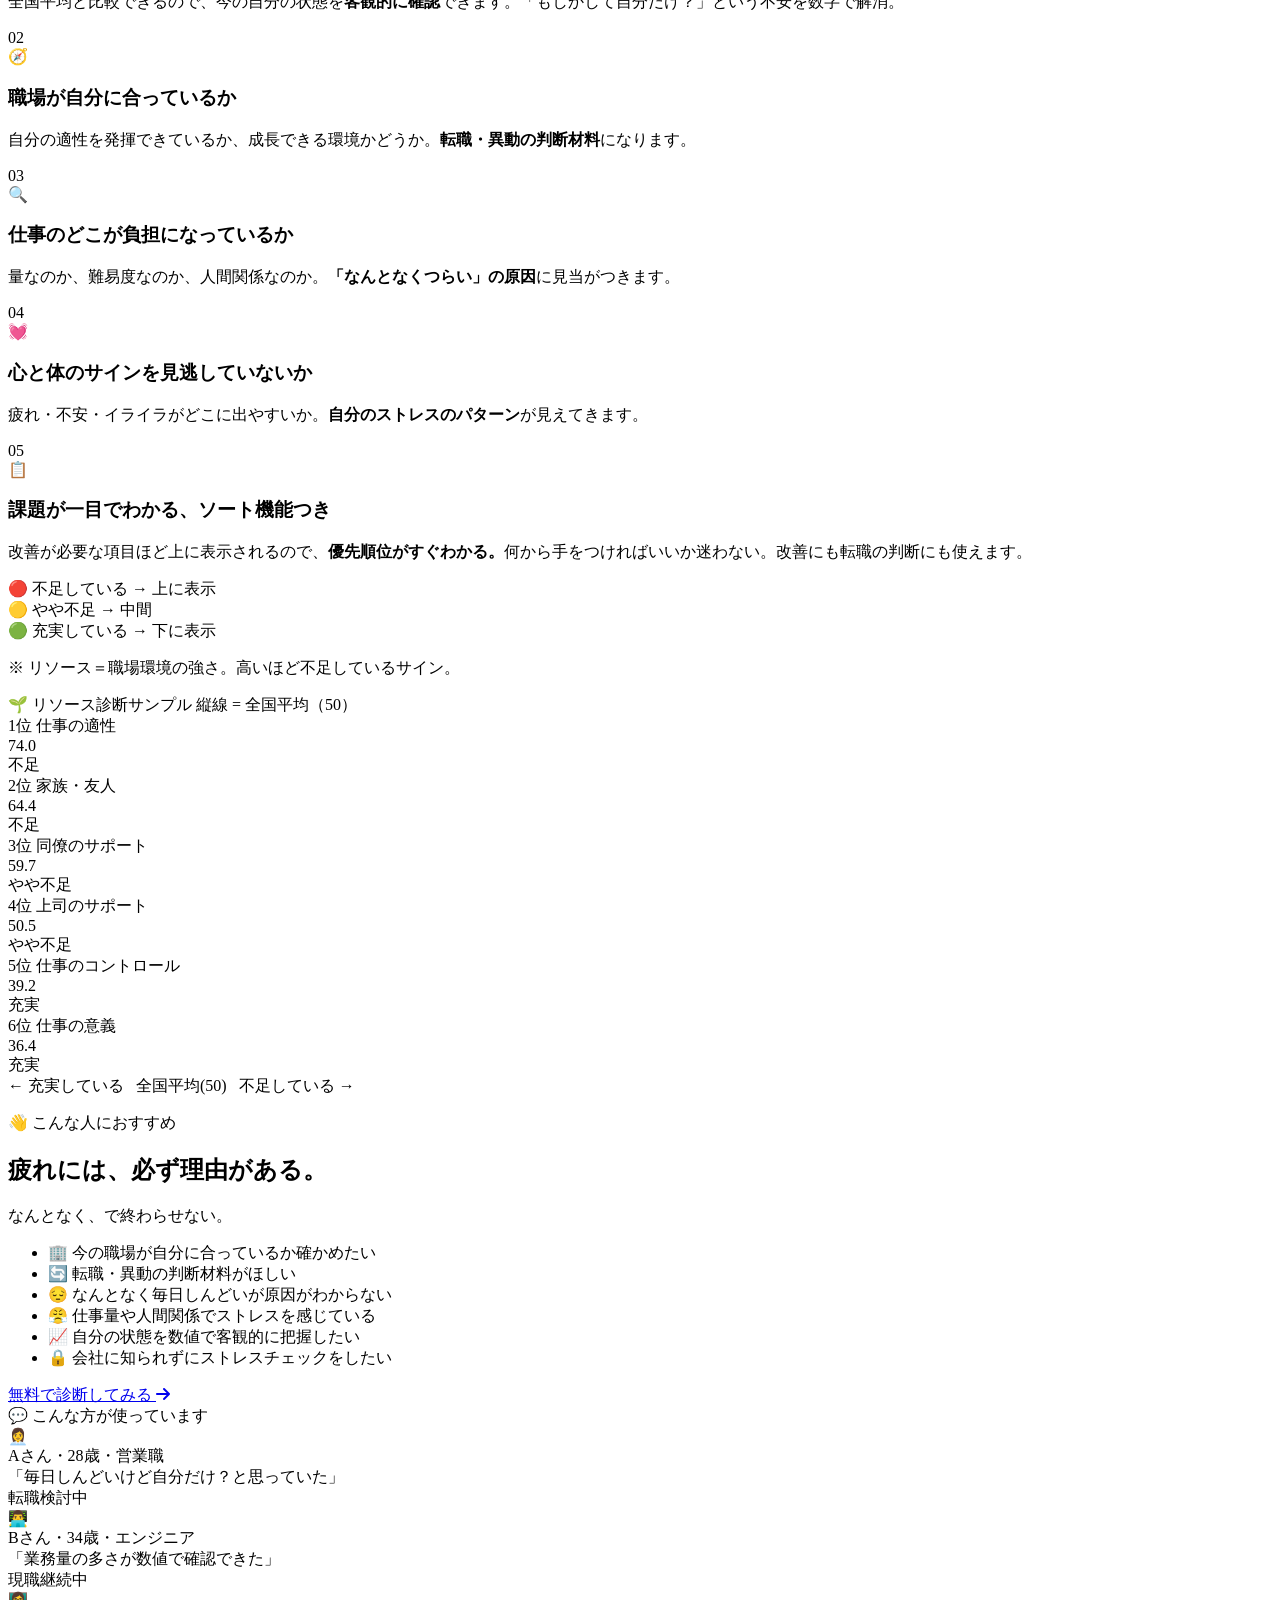
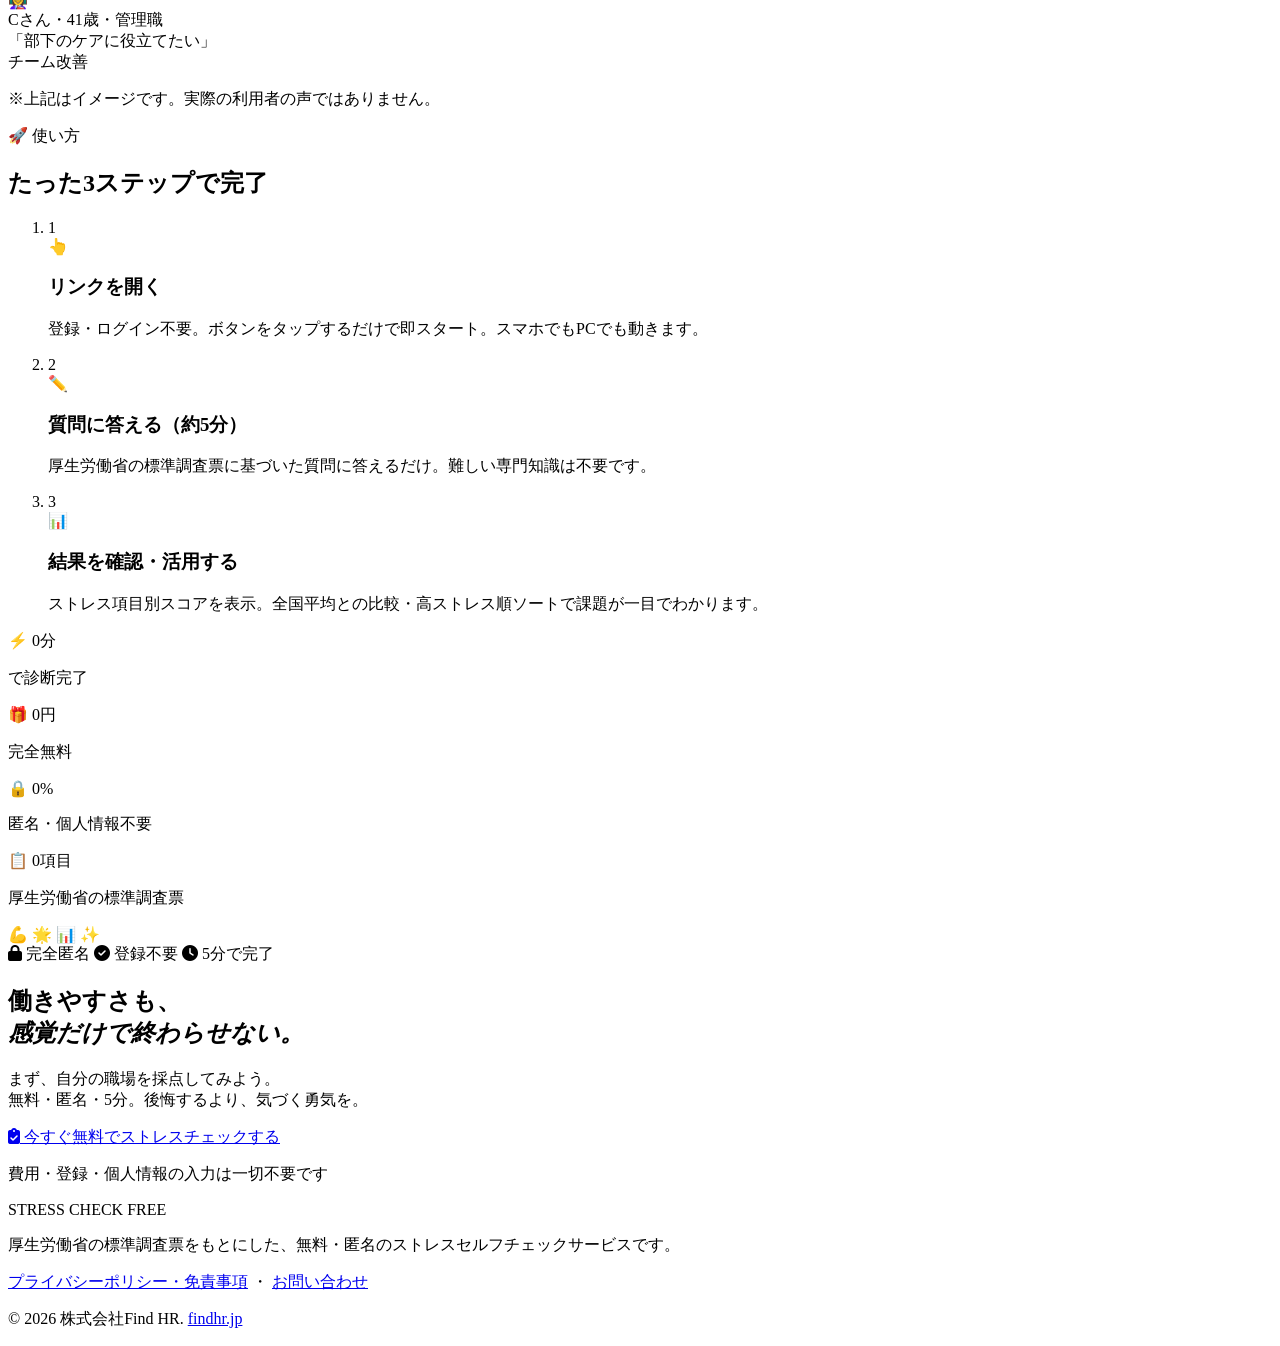
==== commit 972e4c5f: "Update index.html" ====
--- a/lp/index.html
+++ b/lp/index.html
@@ -505,10 +505,12 @@
         <span class="logo-s">STRESS</span><span class="logo-c"> CHECK</span><span class="logo-f"> FREE</span>
       </p>
       <p class="footer-desc">厚生労働省の標準調査票をもとにした、無料・匿名のストレスセルフチェックサービスです。</p>
-      <p class="footer-legal"><a href="/lp/legal.html">プライバシーポリシー・免責事項</a></p>
-      <p class="footer-legal"><a href="https://forms.gle/eGiQzckXszgoa39d6" target="_blank" rel="noopener">お問い合わせ</a></p>
-      <p class="footer-copy">&copy; 2026 Stress Check Free. All rights reserved.</p>
-      <p class="footer-copy">運営：<a href="https://www.findhr.jp/" target="_blank" rel="noopener">株式会社Find HR</a></p>
+      <p class="footer-legal">
+        <a href="/lp/legal.html">プライバシーポリシー・免責事項</a>
+        <span aria-hidden="true"> ・ </span>
+        <a href="https://forms.gle/eGiQzckXszgoa39d6" target="_blank" rel="noopener">お問い合わせ</a>
+      </p>
+      <p class="footer-copy">&copy; 2026 株式会社Find HR. <a href="https://www.findhr.jp/" target="_blank" rel="noopener">findhr.jp</a></p>
     </div>
   </footer>
 
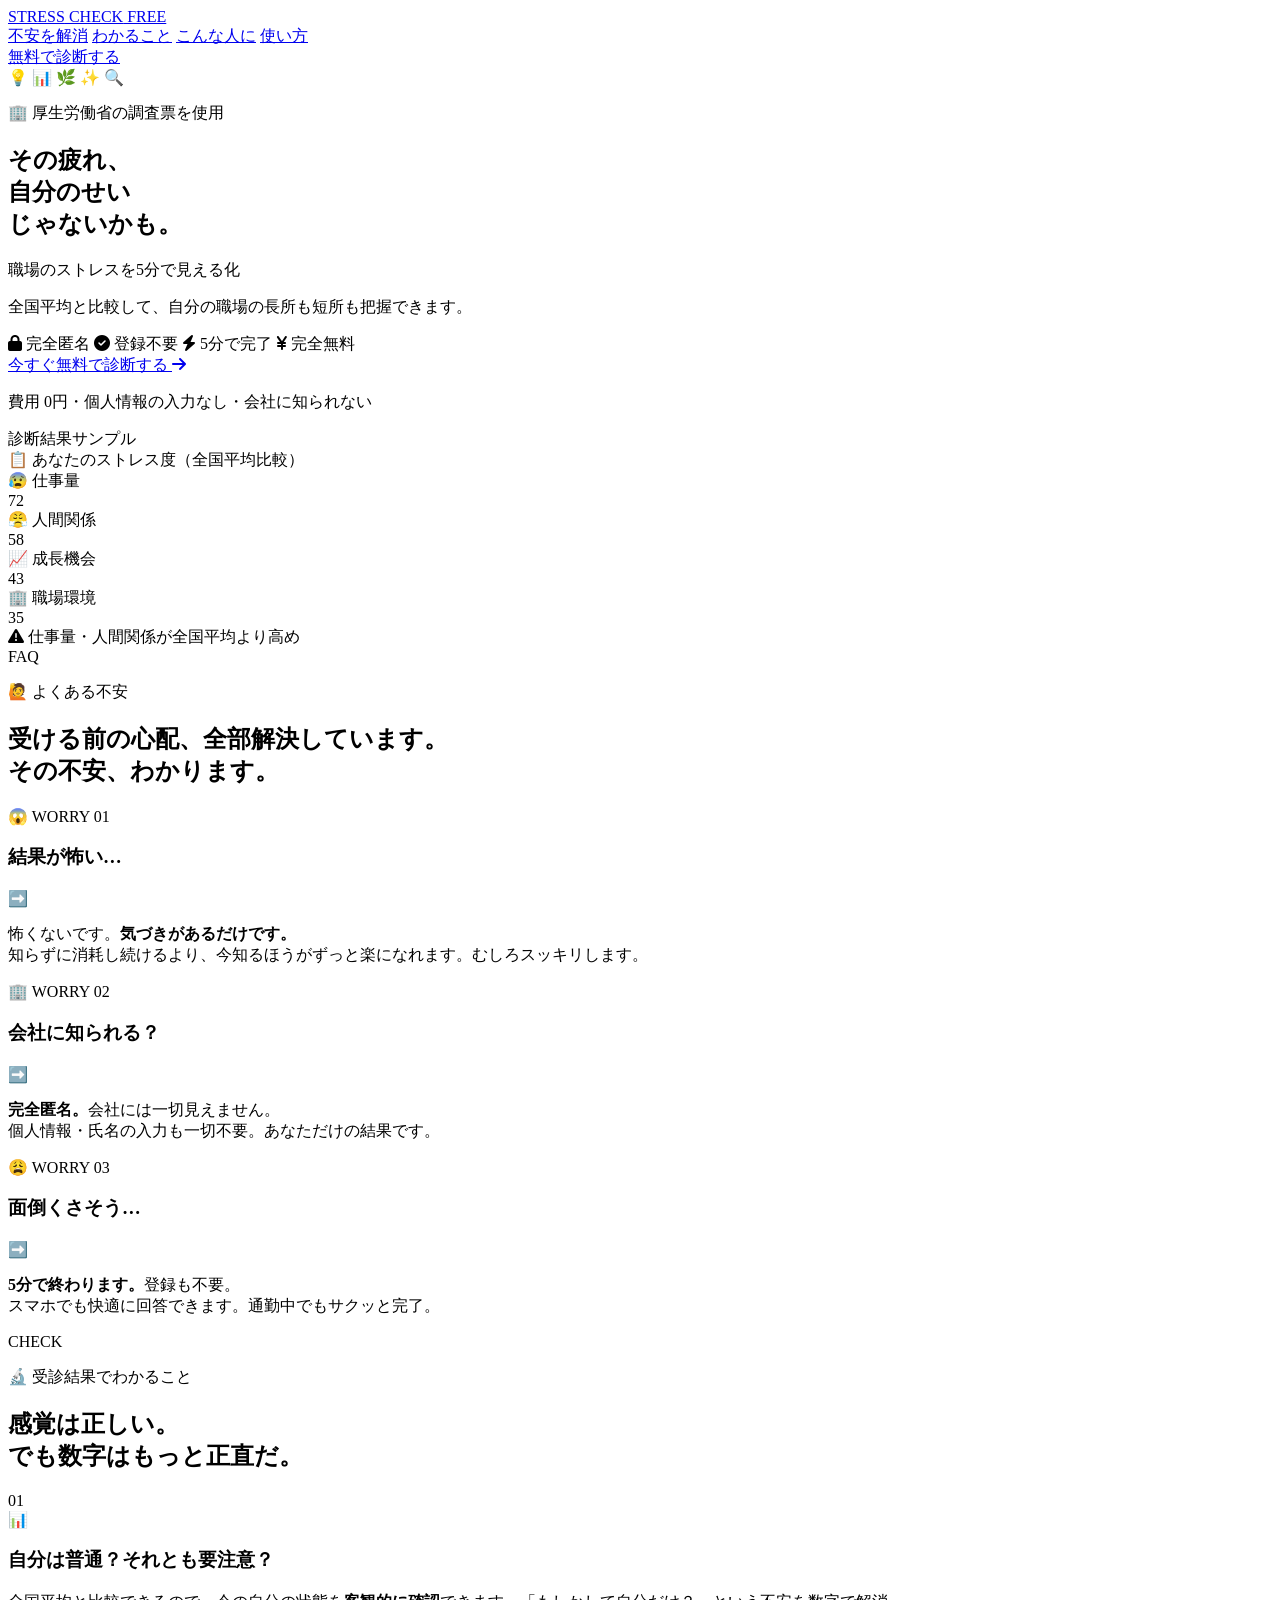
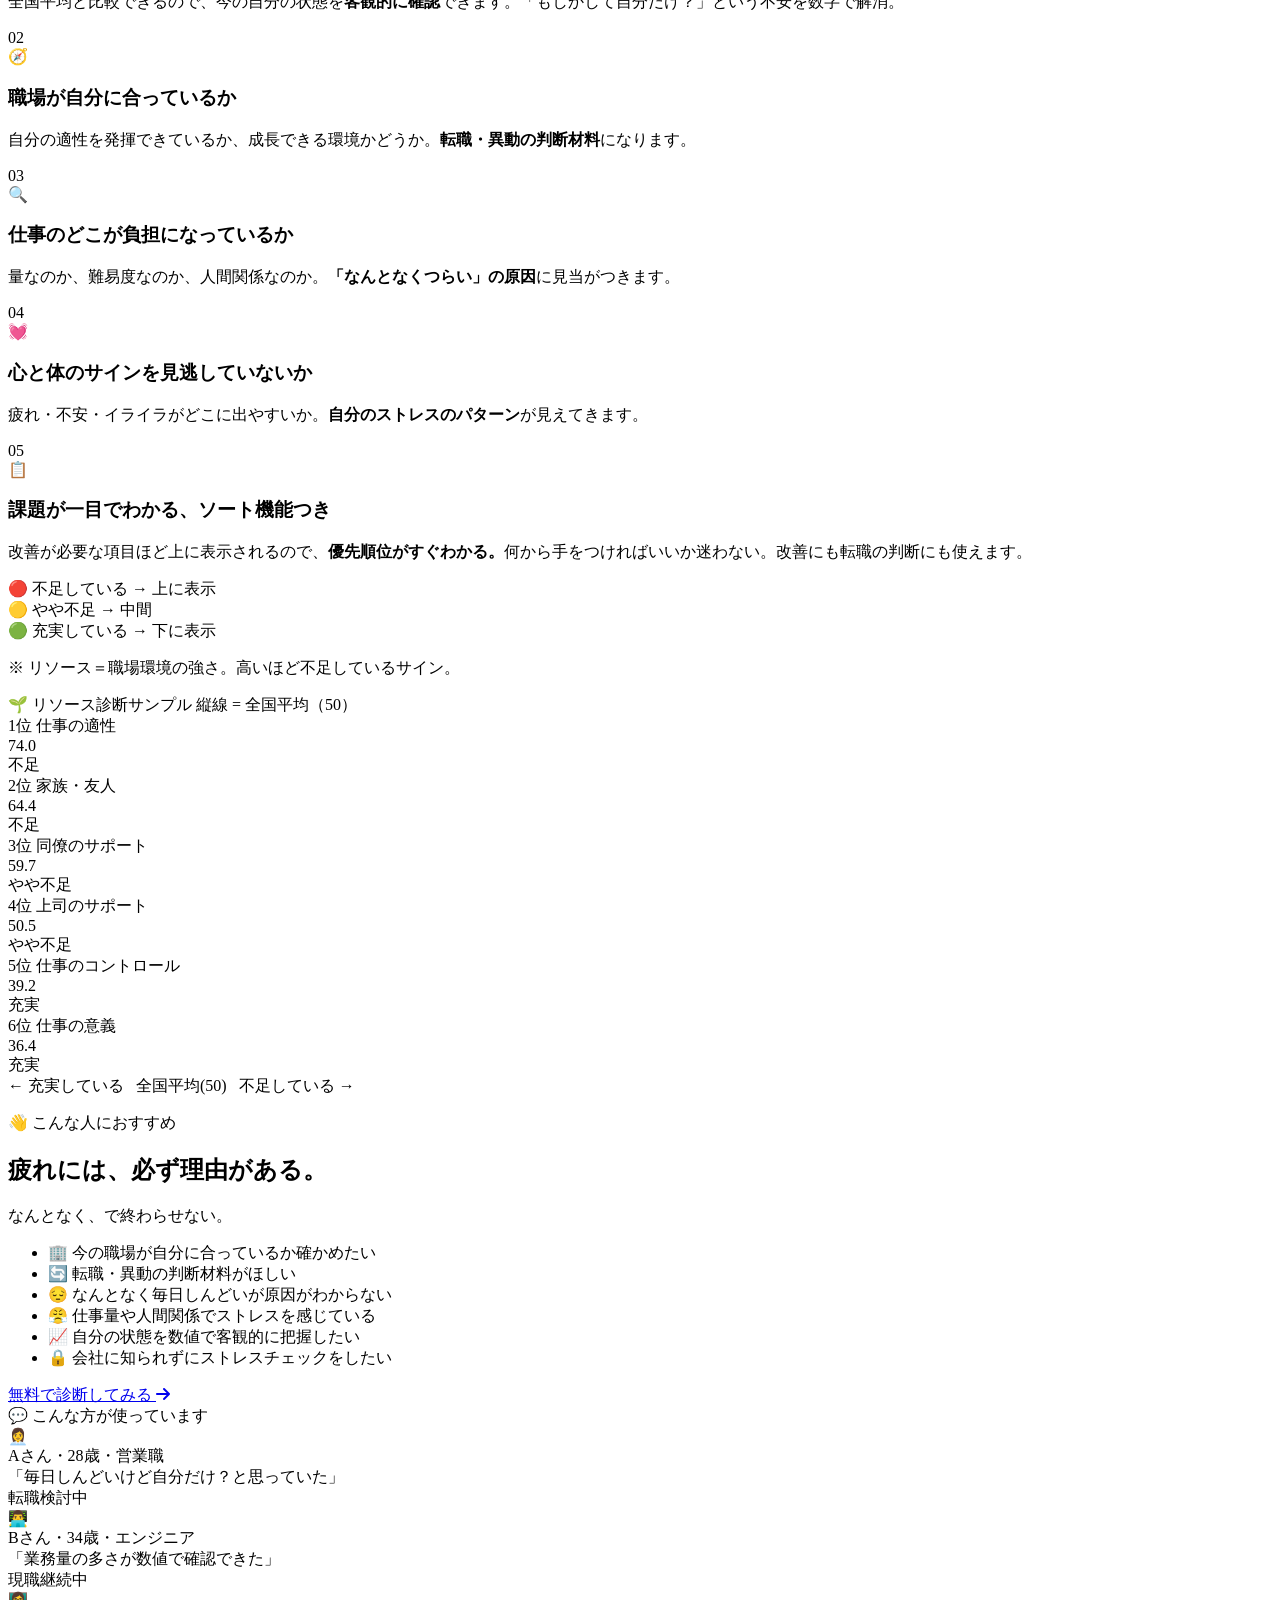
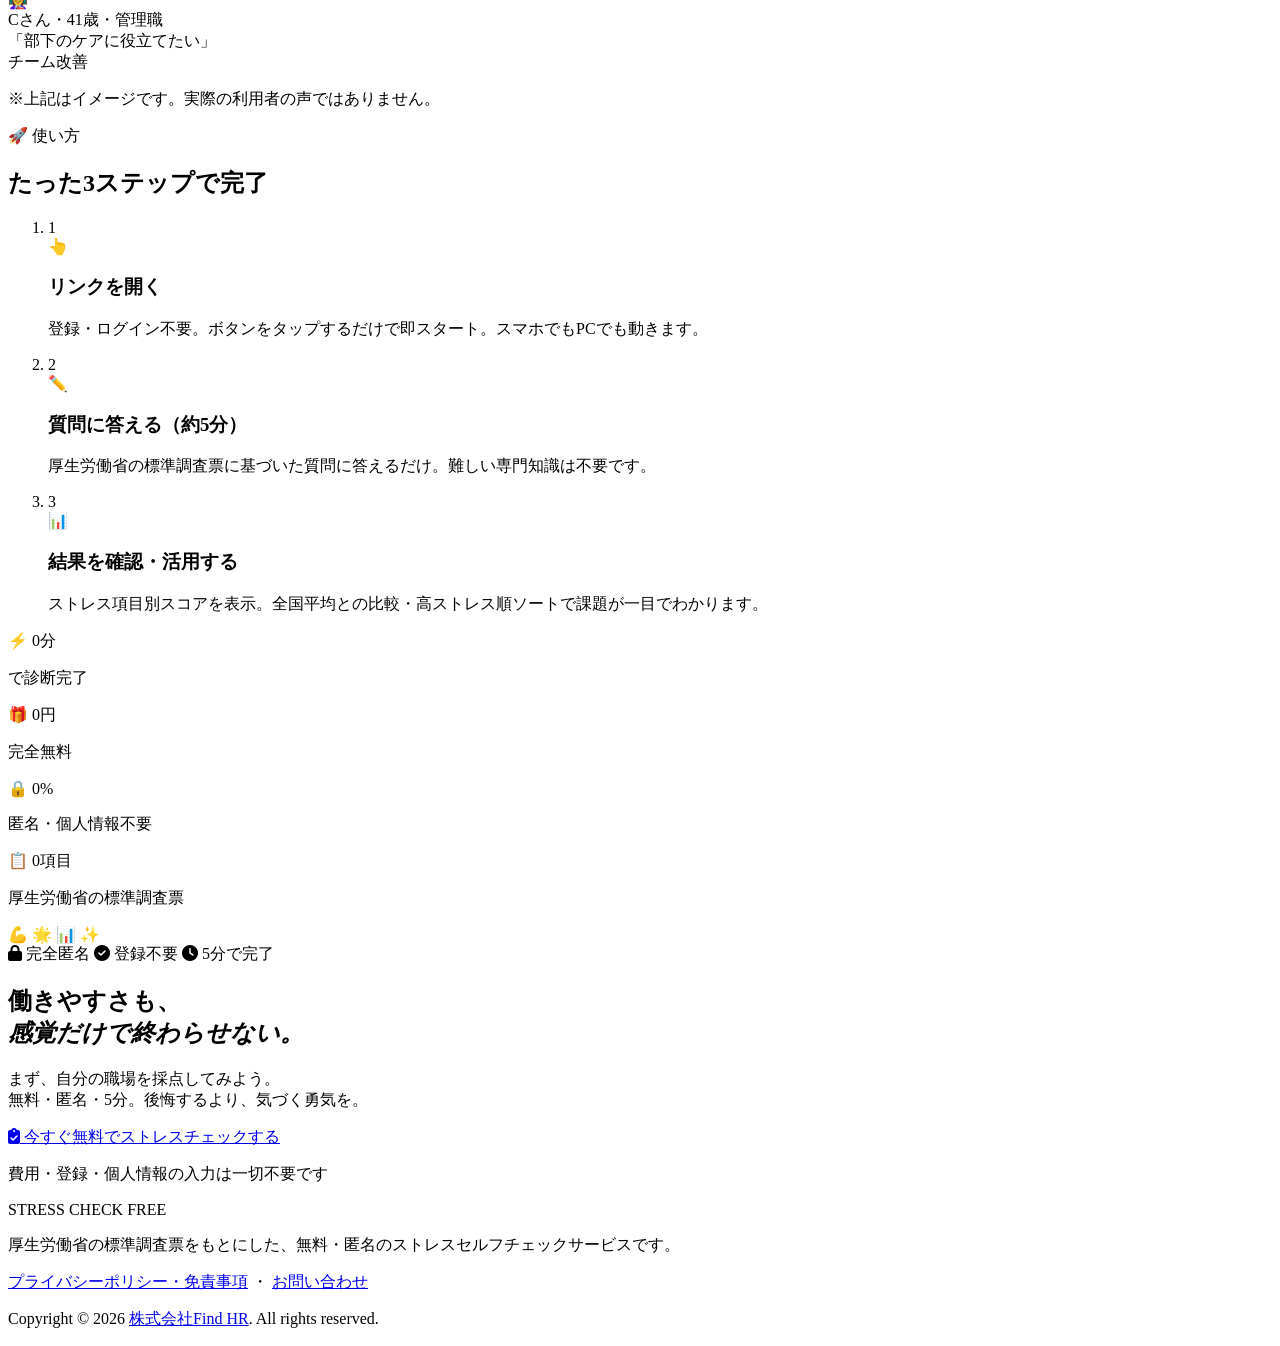
==== commit 3d802a08: "Update index.html" ====
--- a/lp/index.html
+++ b/lp/index.html
@@ -510,7 +510,7 @@
         <span aria-hidden="true"> ・ </span>
         <a href="https://forms.gle/eGiQzckXszgoa39d6" target="_blank" rel="noopener">お問い合わせ</a>
       </p>
-      <p class="footer-copy">&copy; 2026 株式会社Find HR. <a href="https://www.findhr.jp/" target="_blank" rel="noopener">findhr.jp</a></p>
+      <p class="footer-copy">Copyright &copy; 2026 <a href="https://www.findhr.jp/" target="_blank" rel="noopener">株式会社Find HR</a>. All rights reserved.</p>
     </div>
   </footer>
 
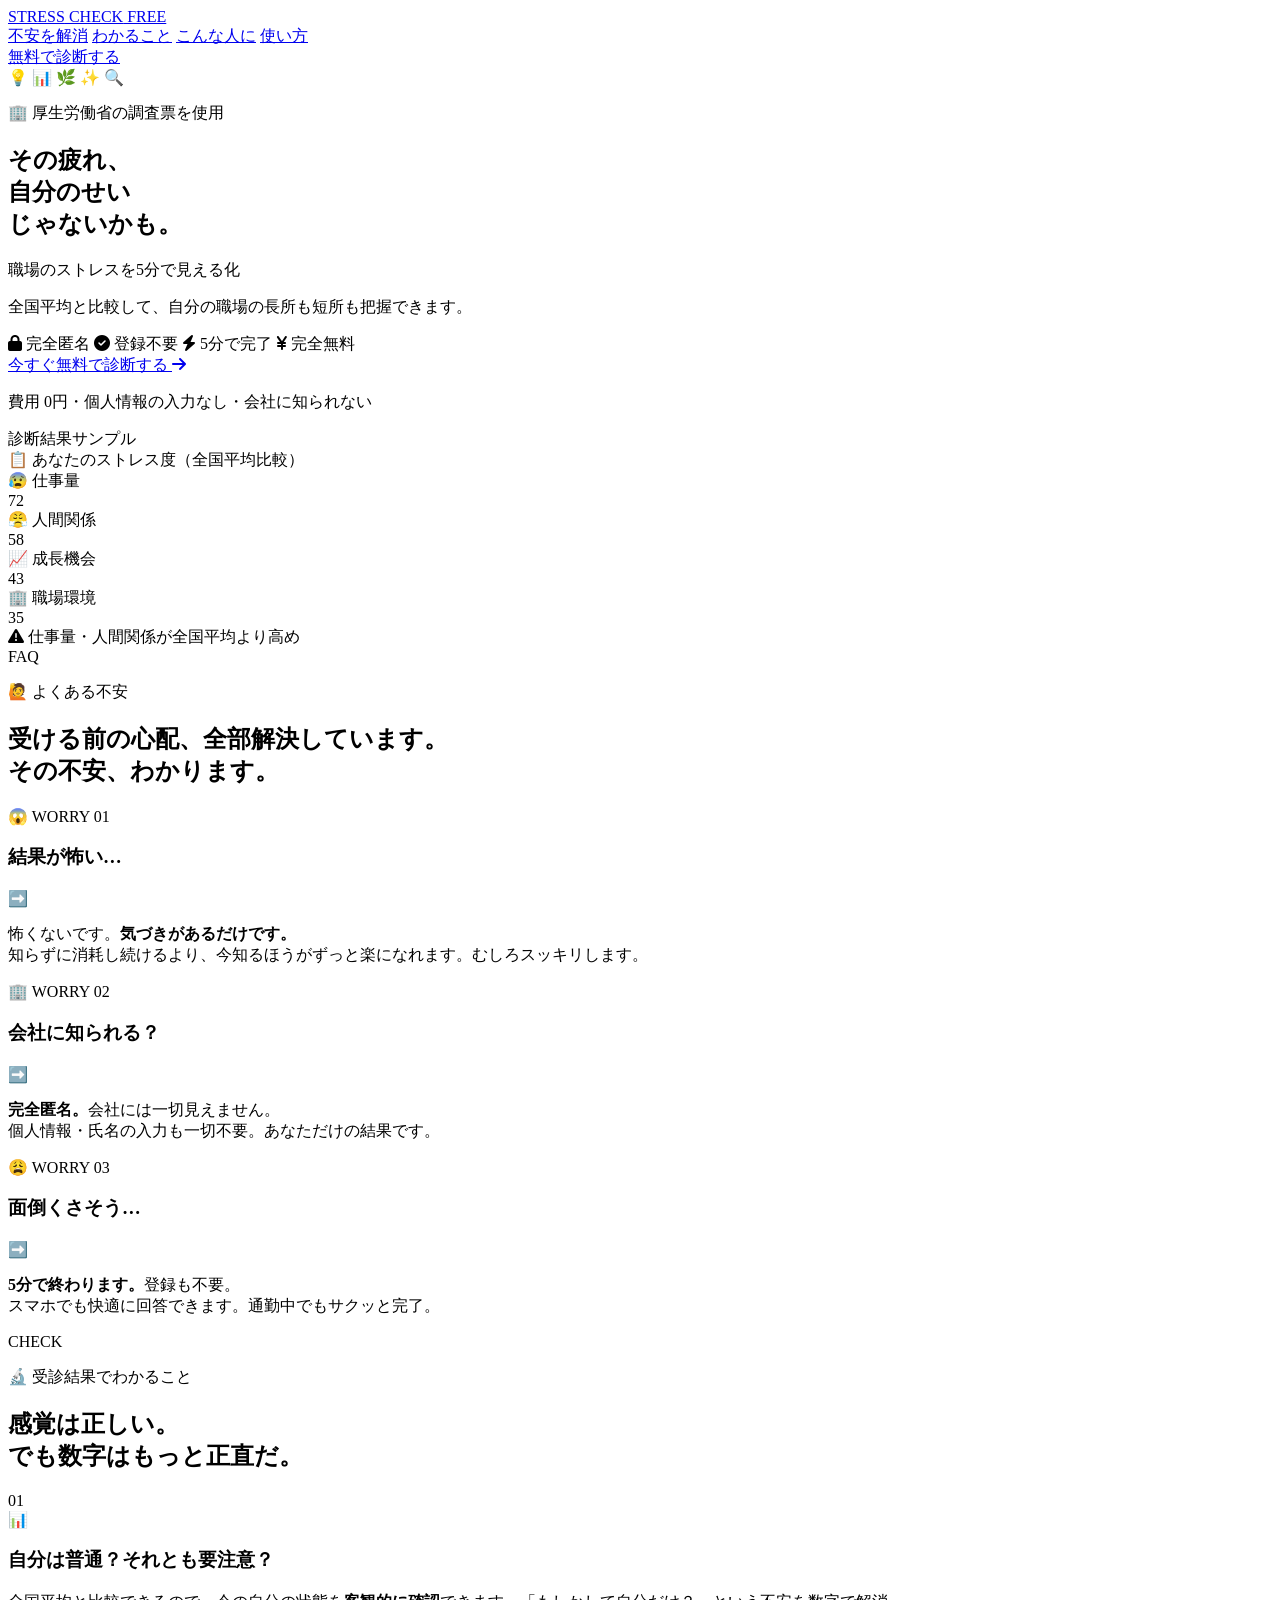
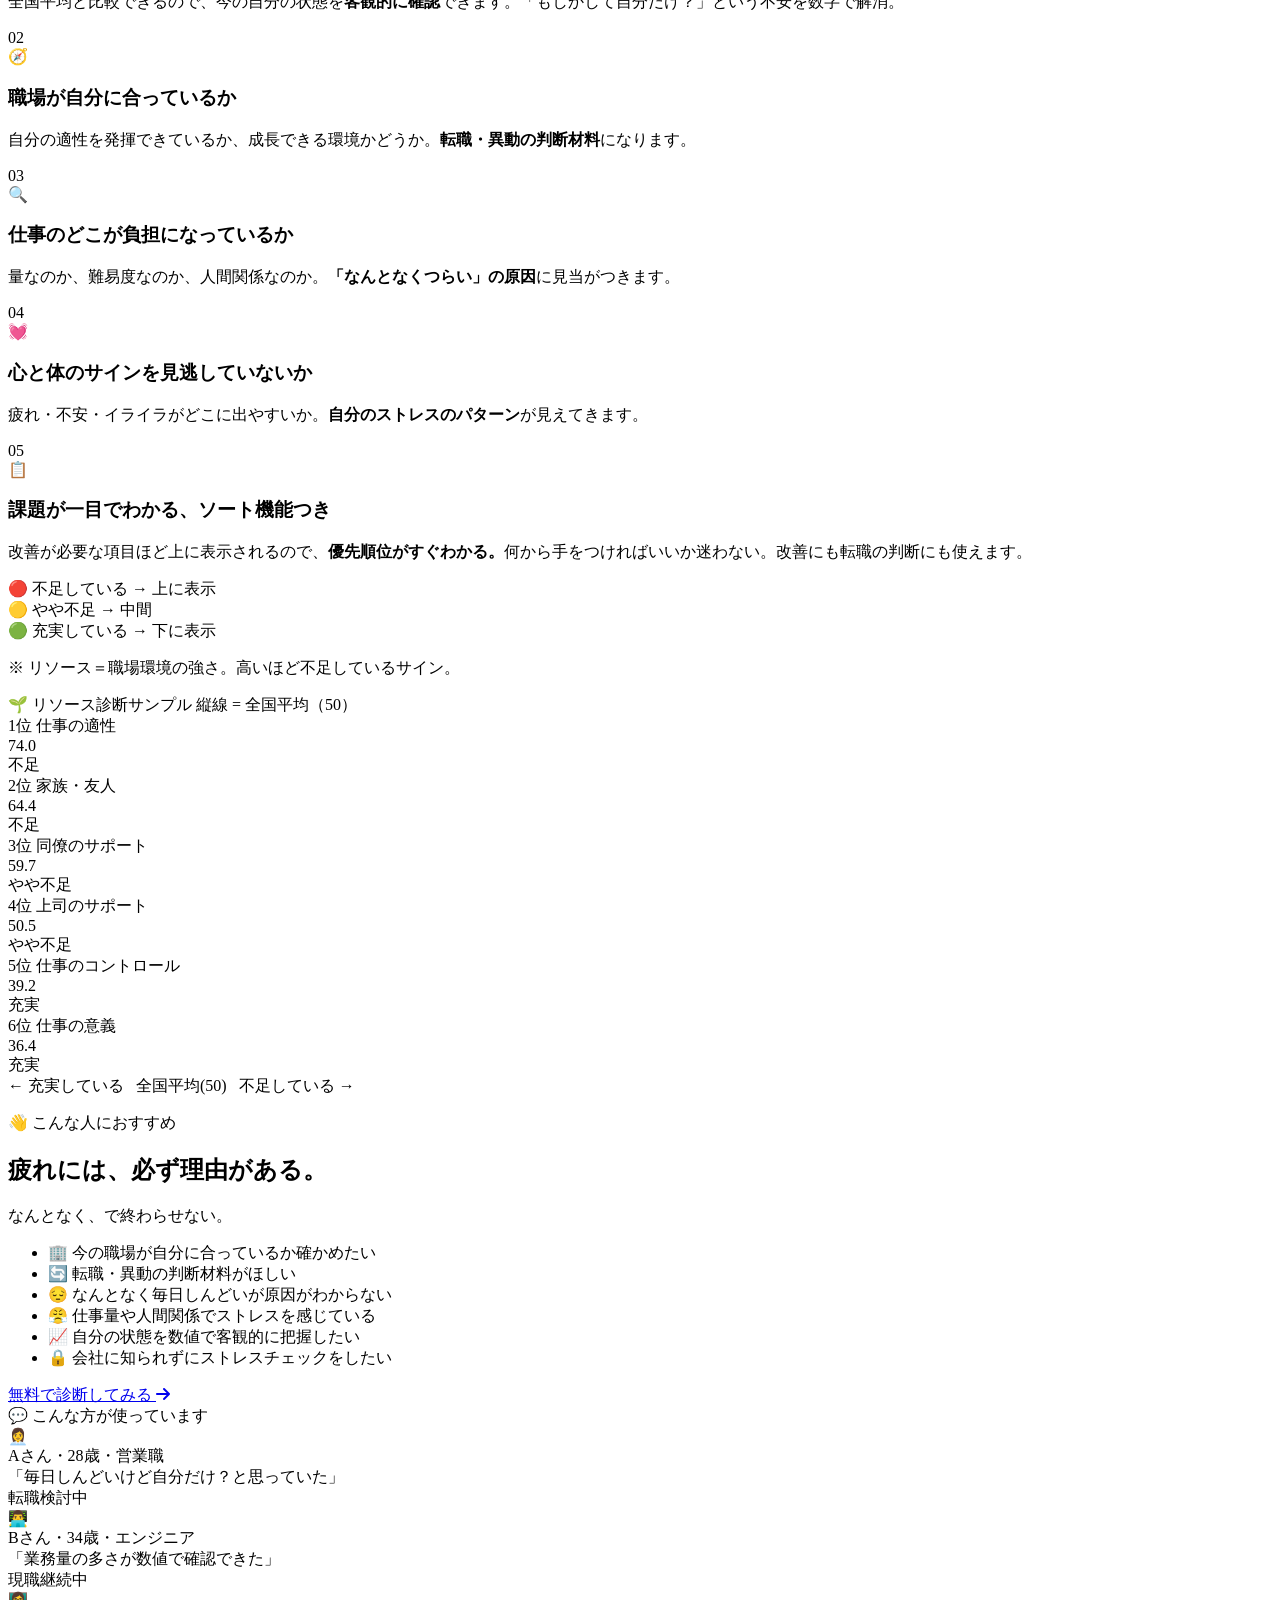
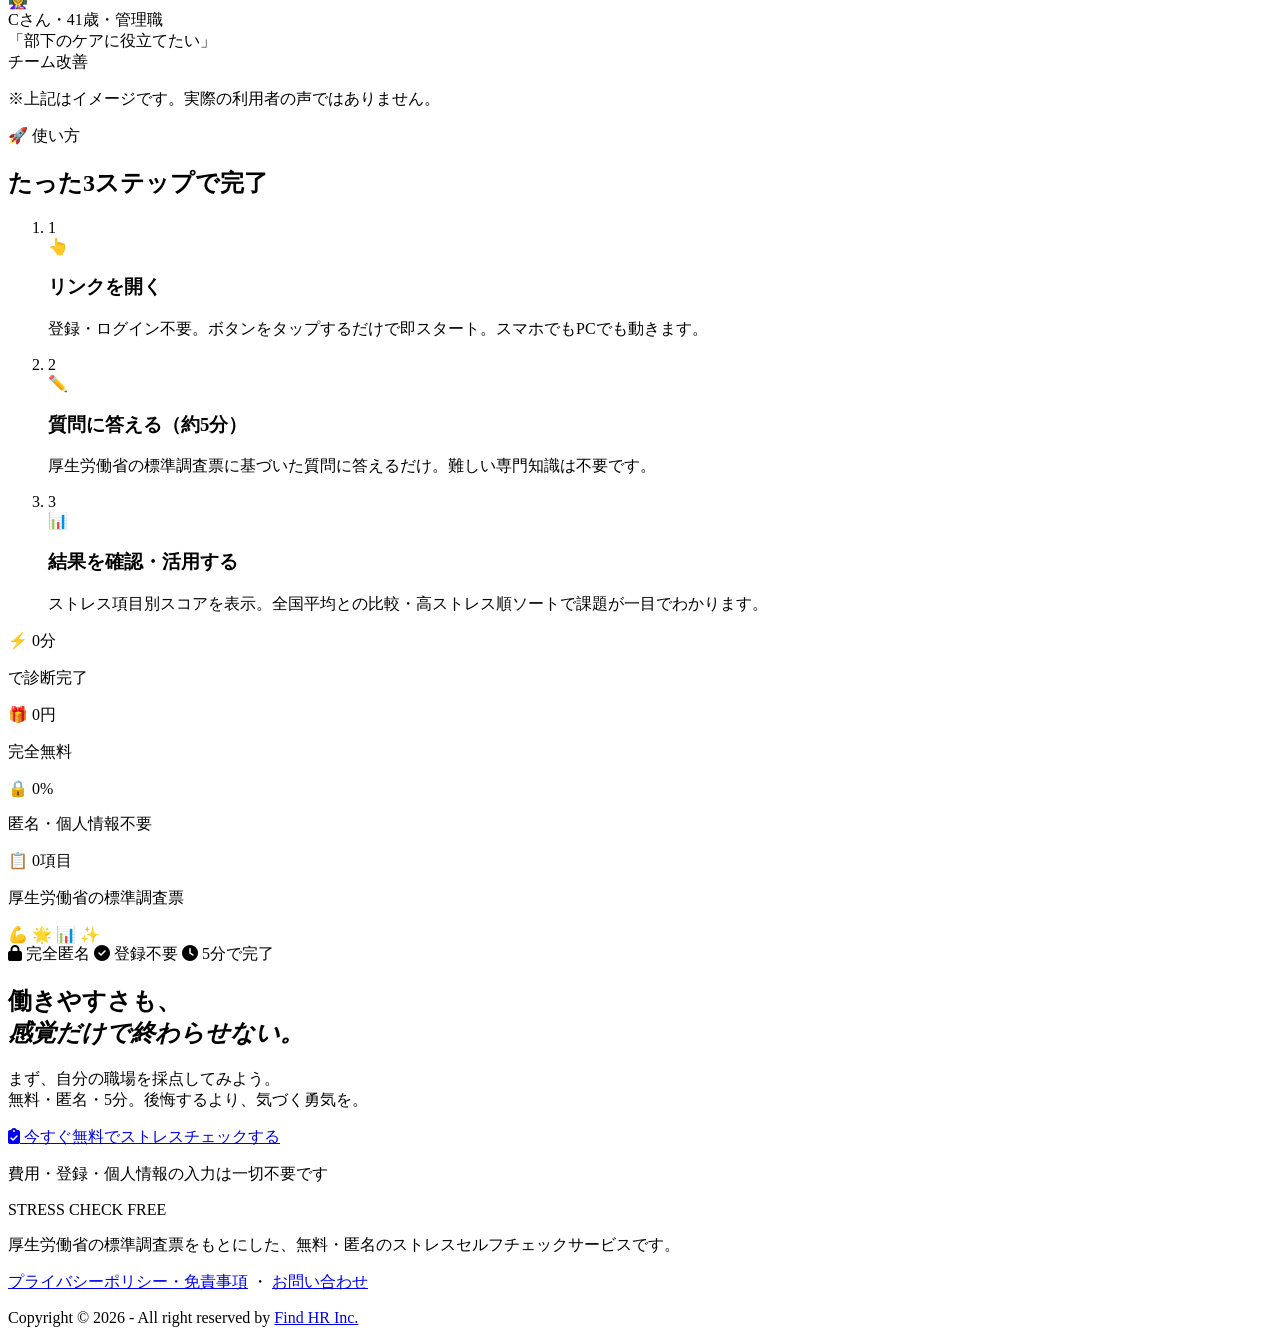
==== commit cfe2b6b6: "Update index.html" ====
--- a/lp/index.html
+++ b/lp/index.html
@@ -510,7 +510,7 @@
         <span aria-hidden="true"> ・ </span>
         <a href="https://forms.gle/eGiQzckXszgoa39d6" target="_blank" rel="noopener">お問い合わせ</a>
       </p>
-      <p class="footer-copy">Copyright &copy; 2026 <a href="https://www.findhr.jp/" target="_blank" rel="noopener">株式会社Find HR</a>. All rights reserved.</p>
+      <p class="footer-copy">Copyright &copy; 2026 - All right reserved by <a href="https://www.findhr.jp/" target="_blank" rel="noopener">Find HR Inc.</a></p>
     </div>
   </footer>
 
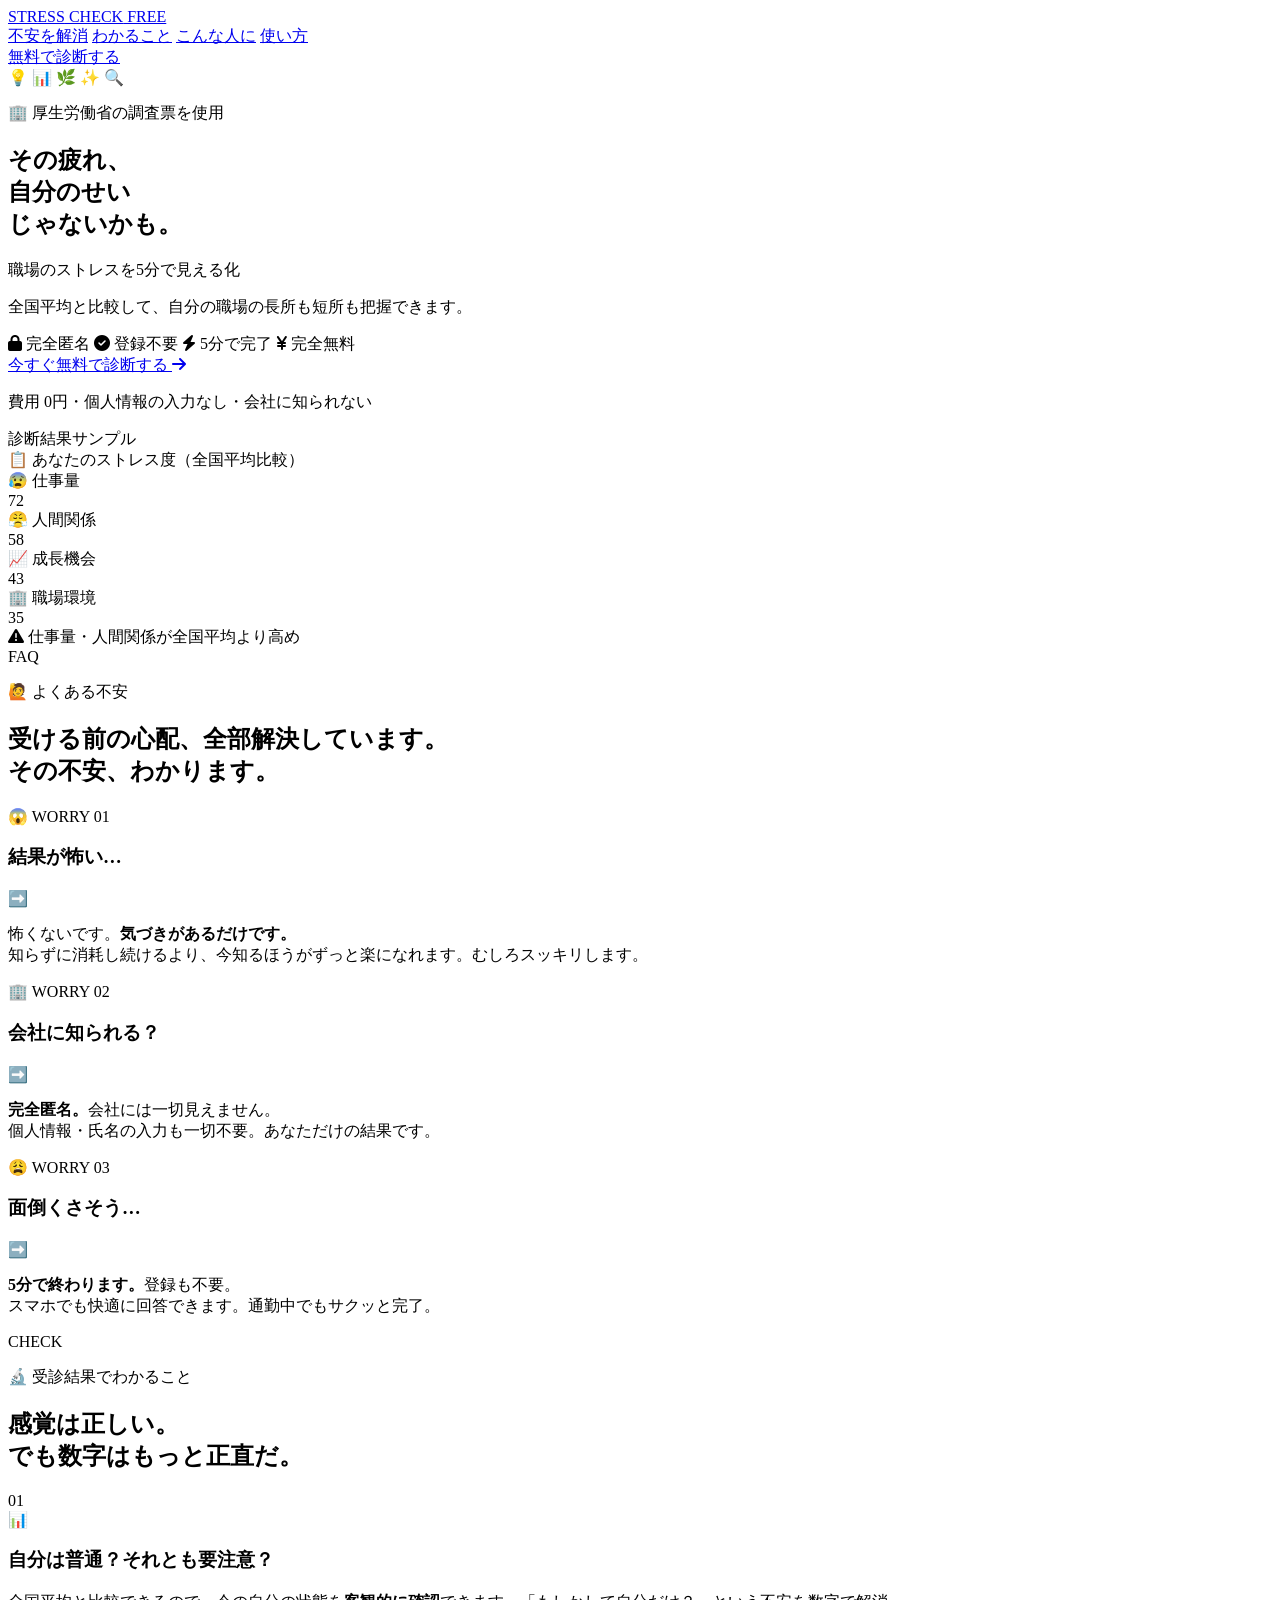
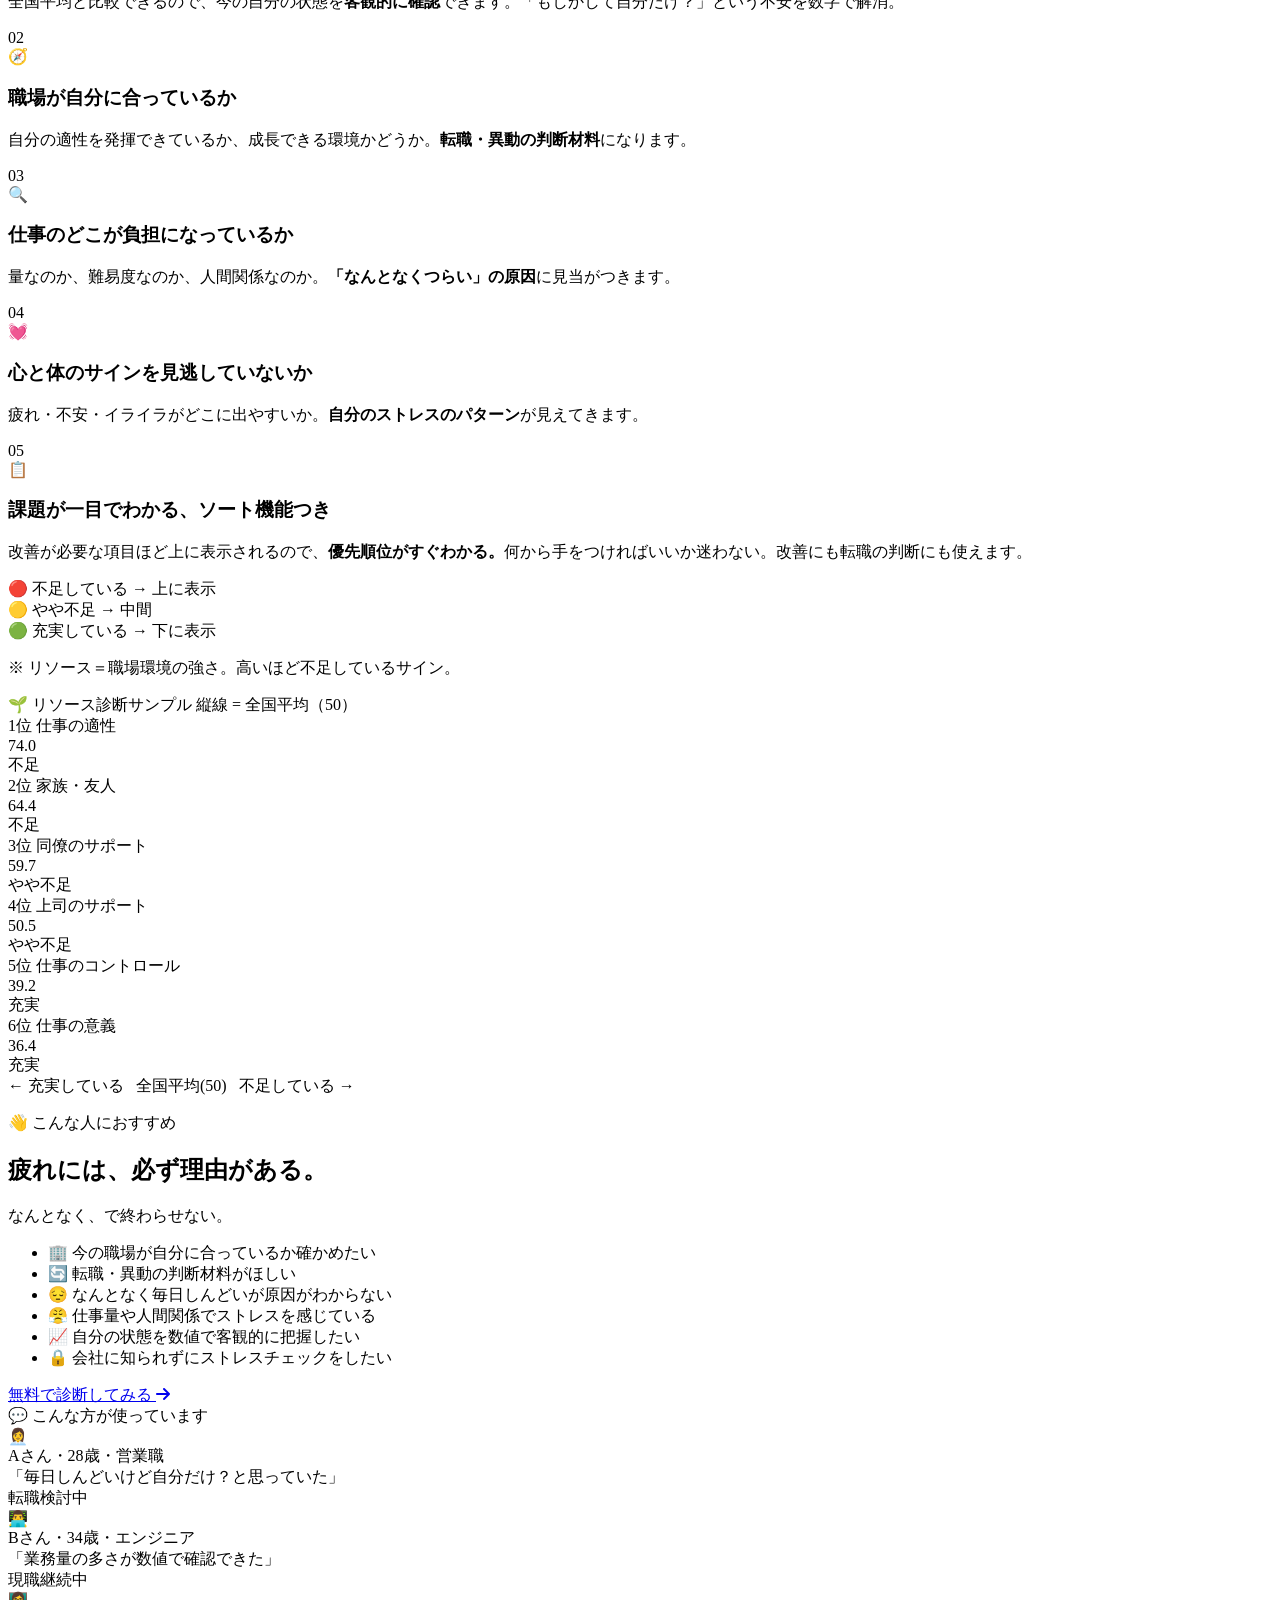
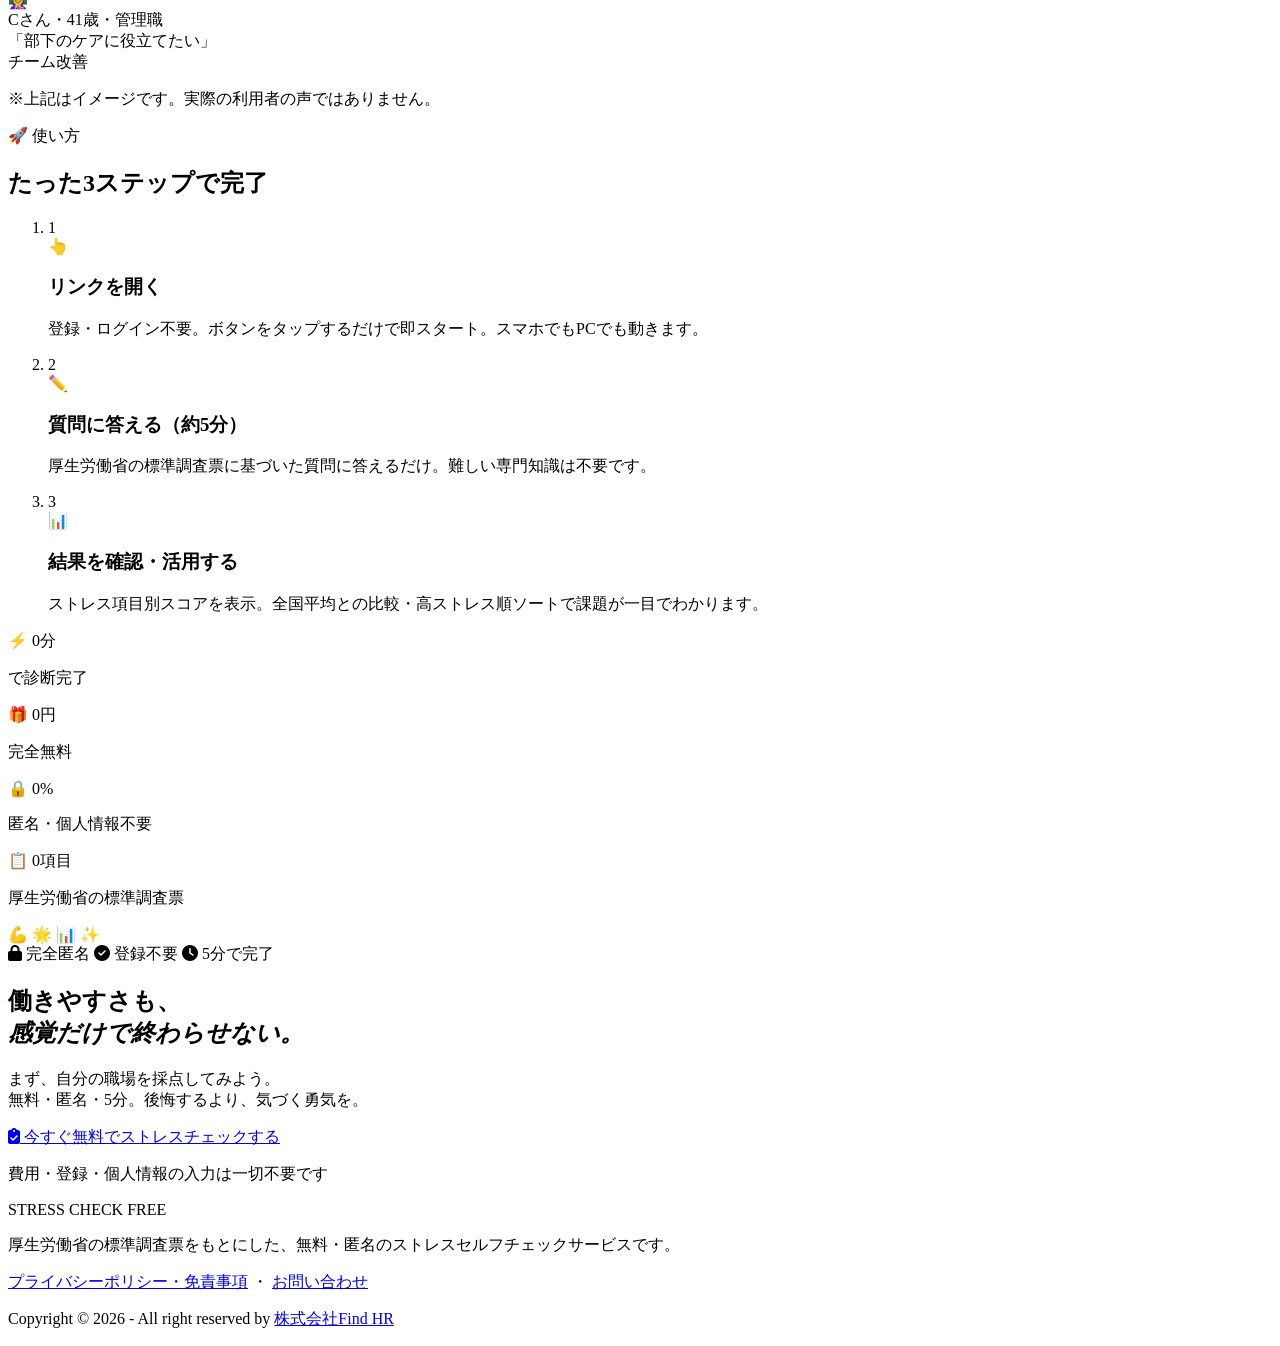
==== commit 9ee2a69e: "Update index.html" ====
--- a/lp/index.html
+++ b/lp/index.html
@@ -510,7 +510,7 @@
         <span aria-hidden="true"> ・ </span>
         <a href="https://forms.gle/eGiQzckXszgoa39d6" target="_blank" rel="noopener">お問い合わせ</a>
       </p>
-      <p class="footer-copy">Copyright &copy; 2026 - All right reserved by <a href="https://www.findhr.jp/" target="_blank" rel="noopener">Find HR Inc.</a></p>
+      <p class="footer-copy">Copyright &copy; 2026 - All right reserved by <a href="https://www.findhr.jp/" target="_blank" rel="noopener">株式会社Find HR</a></p>
     </div>
   </footer>
 
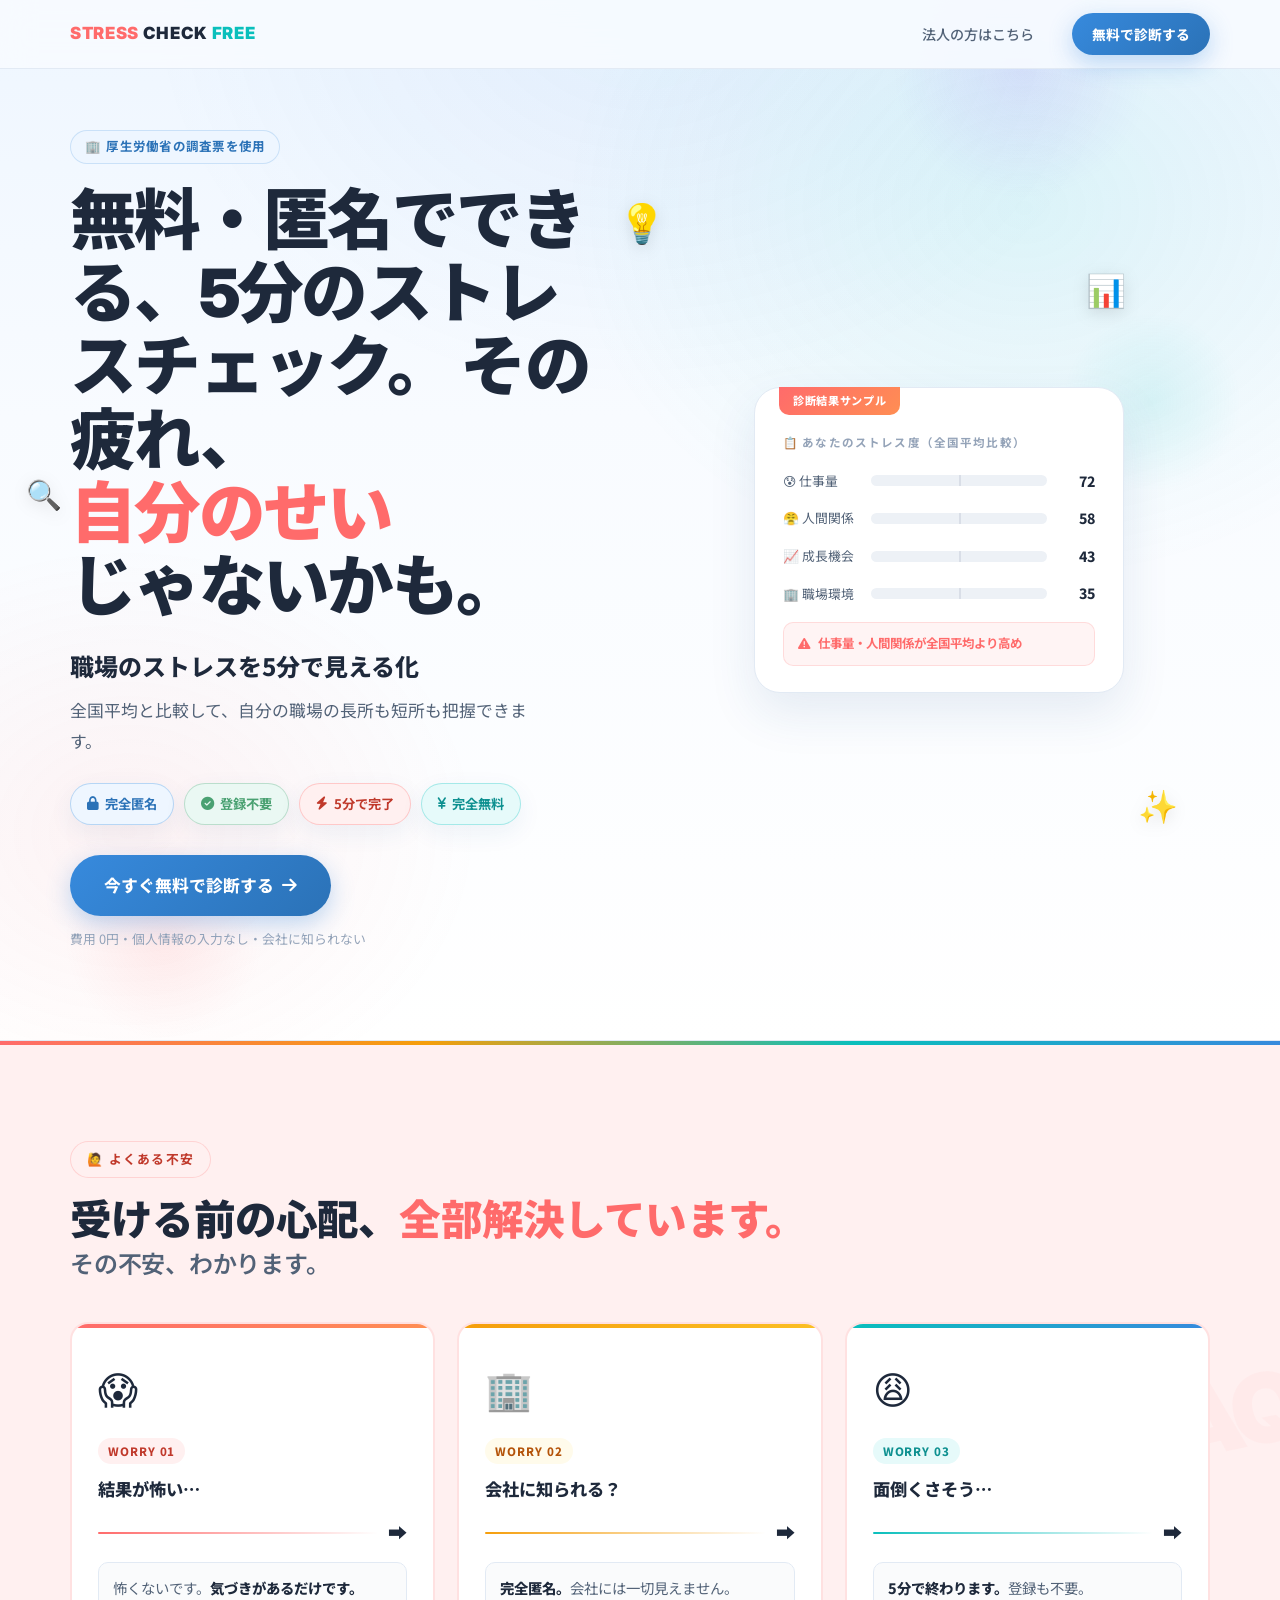
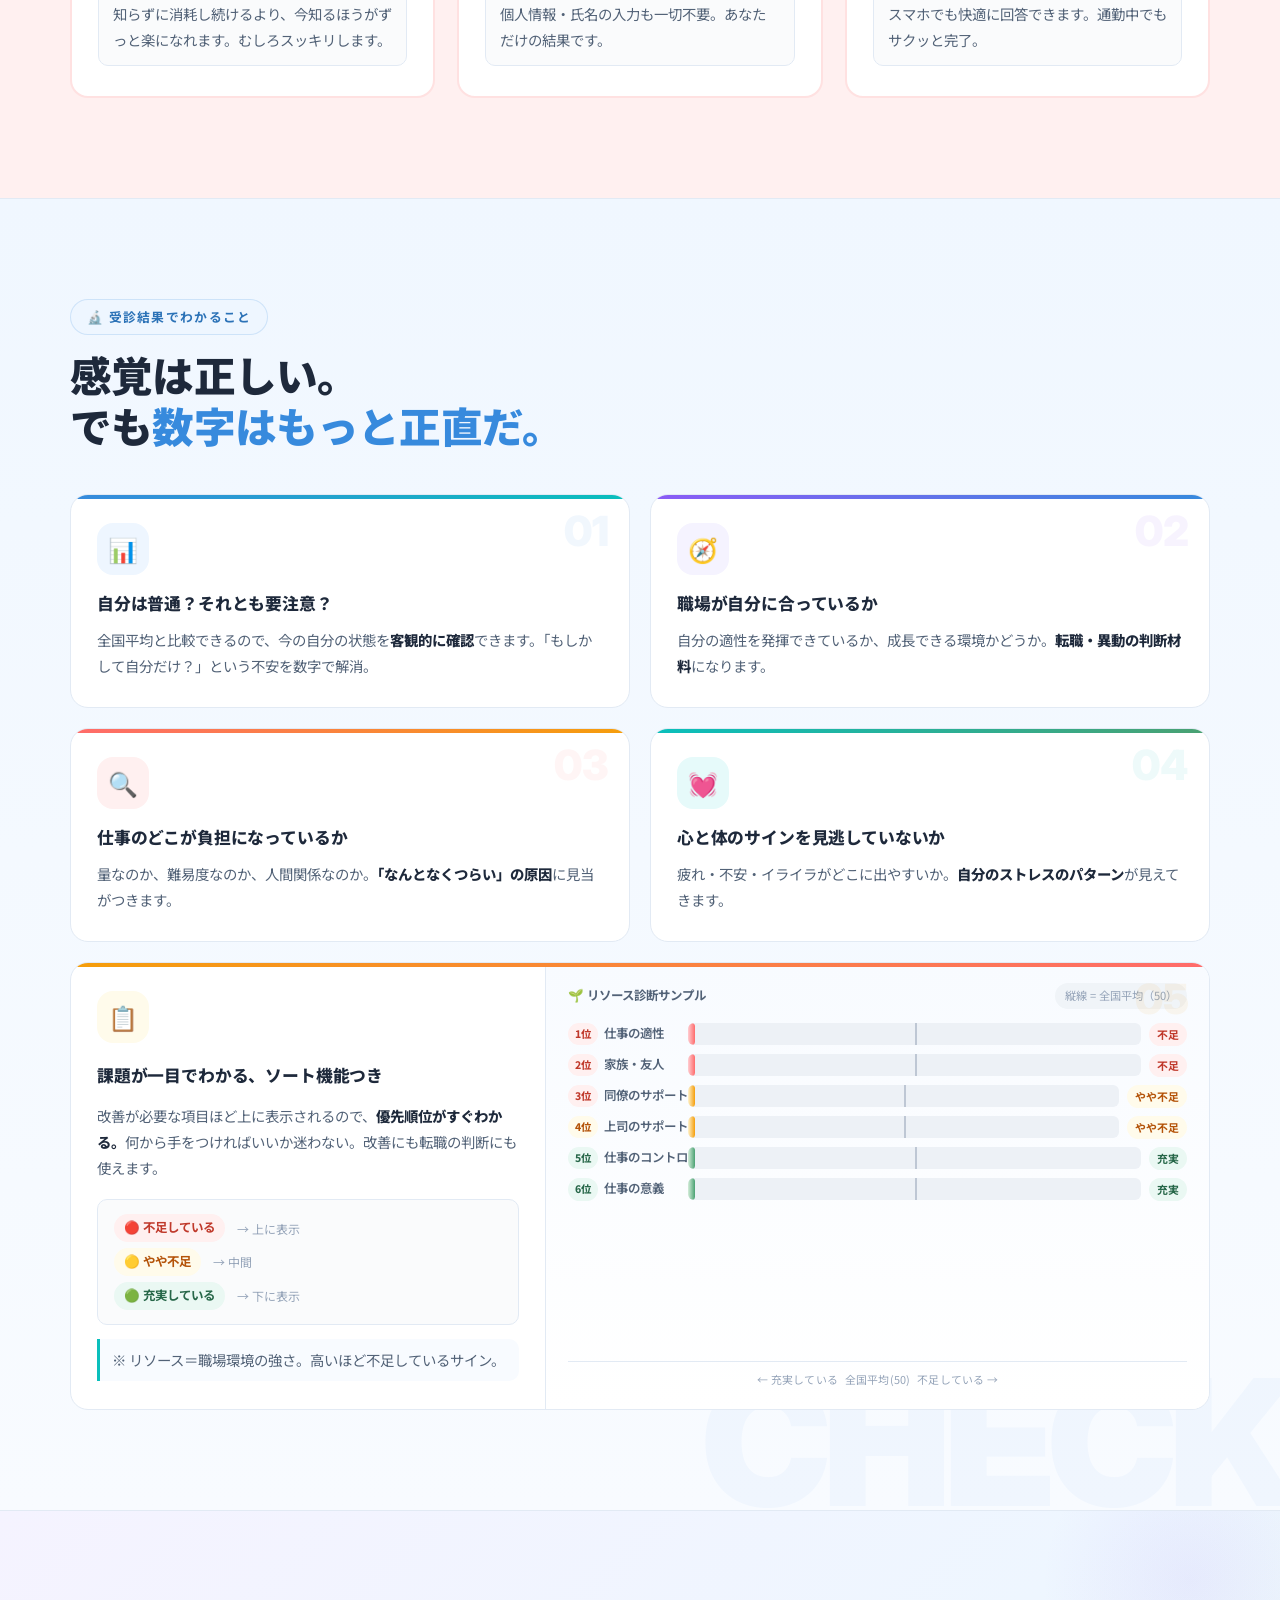
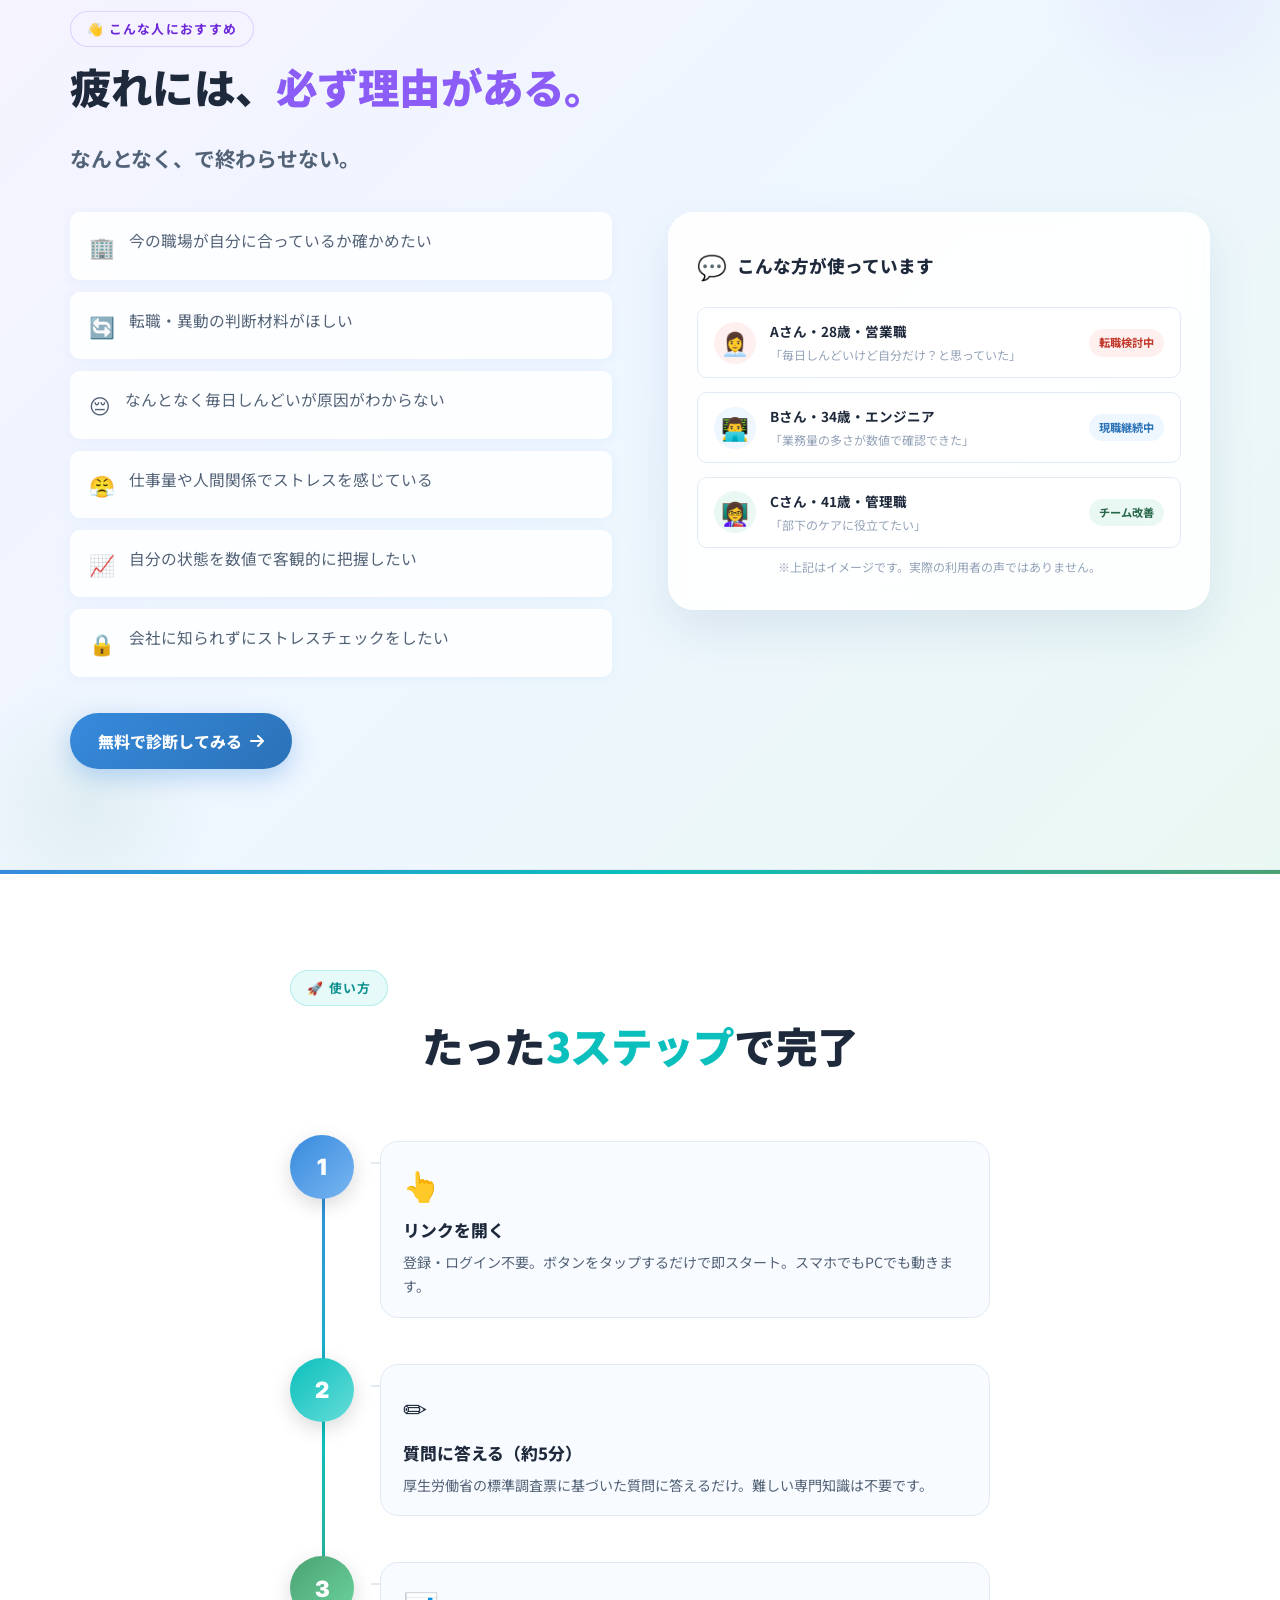
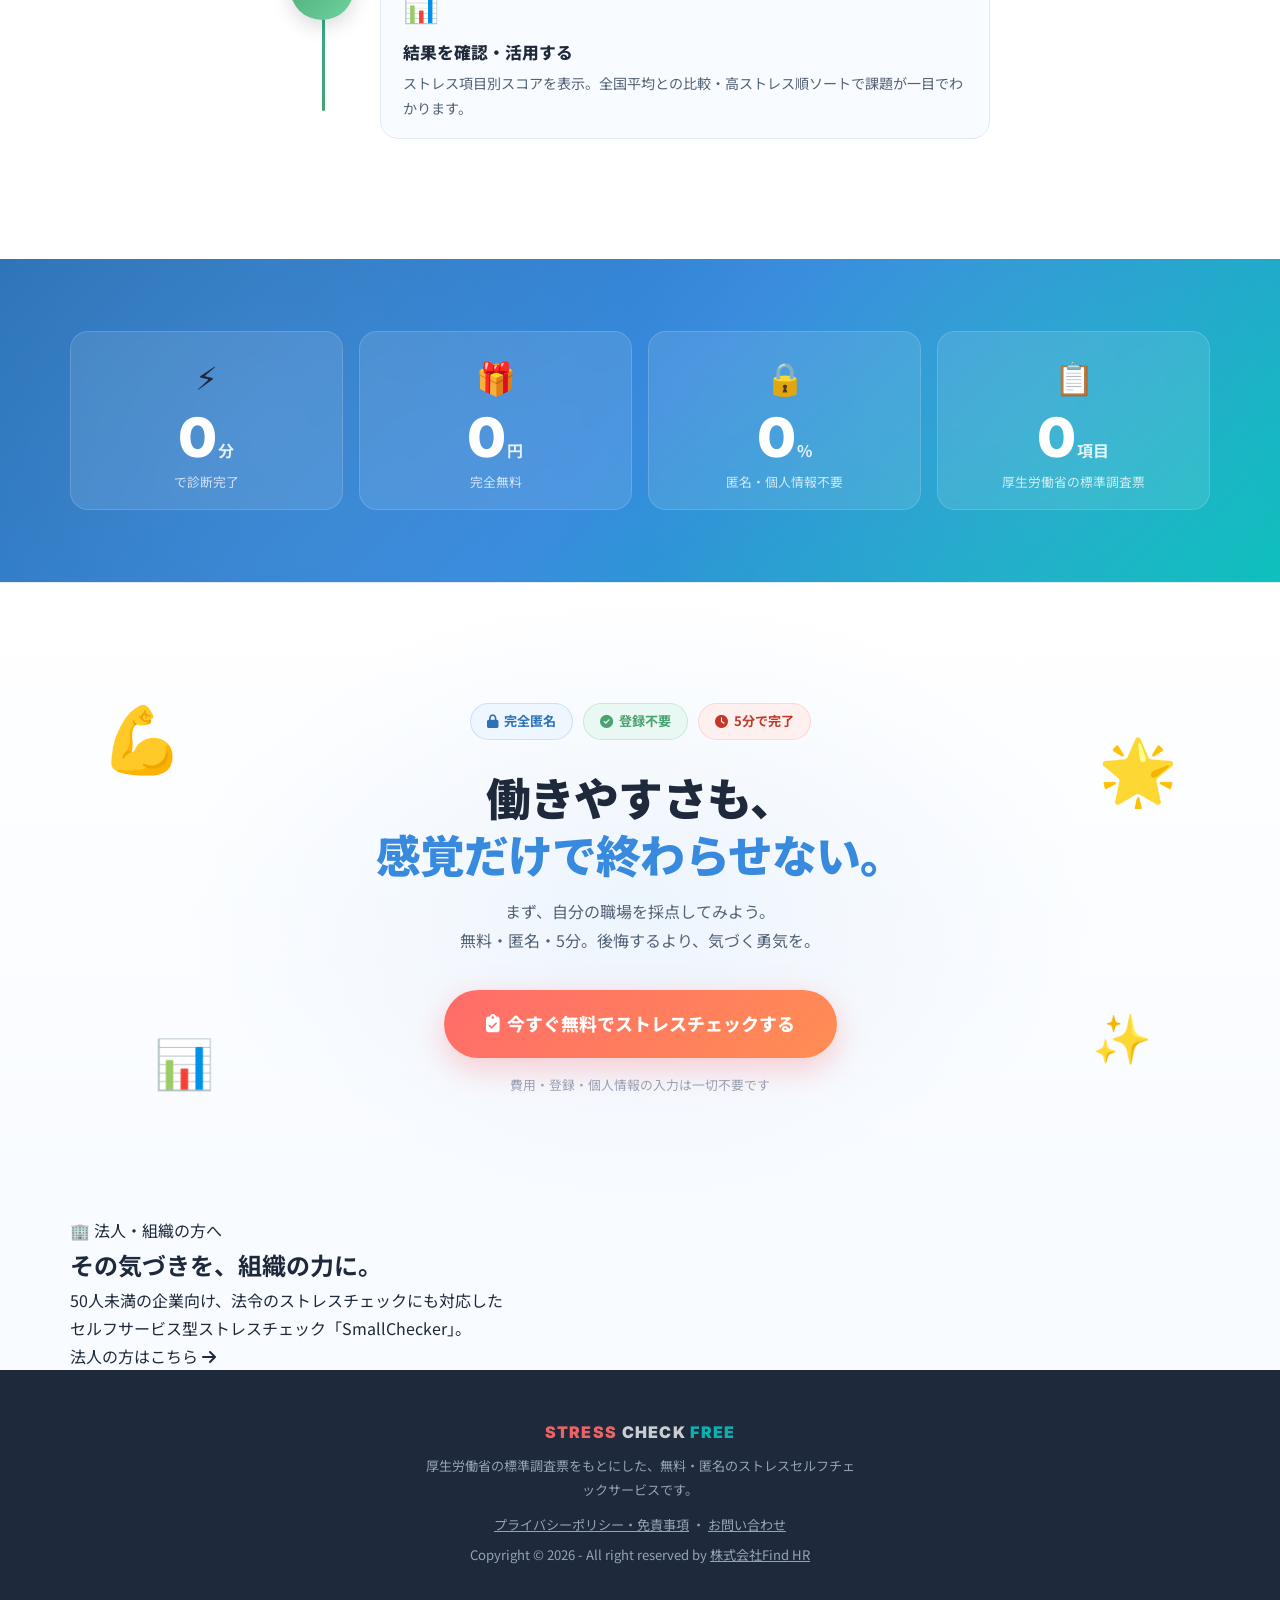
==== commit 11bfe4b5: "Add files via upload" ====
--- a/lp/index.html
+++ b/lp/index.html
@@ -32,10 +32,7 @@
         <span class="logo-s">STRESS</span><span class="logo-c"> CHECK</span><span class="logo-f"> FREE</span>
       </a>
       <nav class="header-nav" aria-label="メインナビ">
-        <a href="#concerns">不安を解消</a>
-        <a href="#benefits">わかること</a>
-        <a href="#recommend">こんな人に</a>
-        <a href="#how">使い方</a>
+        <a href="https://smallchecker.jp/" target="_blank" rel="noopener" class="nav-corp-link">法人の方はこちら</a>
       </nav>
       <a href="/check" class="btn btn-primary btn-header">
         無料で診断する
@@ -63,6 +60,7 @@
       <div class="hero-content">
         <p class="hero-eyebrow">🏢 厚生労働省の調査票を使用</p>
         <h1 id="hero-heading" class="hero-title">
+          <span class="hero-title-kicker">無料・匿名でできる、5分のストレスチェック。</span>
           その疲れ、<br />
           <span class="em-coral">自分のせい</span><br />
           じゃないかも。
@@ -498,6 +496,16 @@
     </div>
   </section>
 
+  <!-- ========== SMALLCHECKER CTA ========== -->
+  <section class="corp-cta">
+    <div class="container">
+      <p class="corp-eyebrow">🏢 法人・組織の方へ</p>
+      <h2 class="corp-title">その気づきを、<span>組織の力に。</span></h2>
+      <p class="corp-sub">50人未満の企業向け、法令のストレスチェックにも対応した<br />セルフサービス型ストレスチェック「SmallChecker」。</p>
+      <a href="https://smallchecker.jp/" target="_blank" rel="noopener" class="btn-corp">法人の方はこちら <i class="fa-solid fa-arrow-right"></i></a>
+    </div>
+  </section>
+
   <!-- ========== FOOTER ========== -->
   <footer class="site-footer">
     <div class="container footer-inner">
--- a/lp/css/style.css
+++ b/lp/css/style.css
@@ -0,0 +1,1249 @@
+/* =========================================
+   STRESS CHECK FREE — style.css (Colorful & Lively)
+   ========================================= */
+
+*, *::before, *::after { box-sizing: border-box; margin: 0; padding: 0; }
+
+:root {
+  --blue:        #378ADD;
+  --blue-d:      #2B72B7;
+  --blue-soft:   #EEF6FF;
+  --teal:        #0ABFBC;
+  --teal-soft:   #E6FAFA;
+  --coral:       #FF6B6B;
+  --coral-soft:  #FFF0F0;
+  --amber:       #F59E0B;
+  --amber-soft:  #FFFBEB;
+  --green:       #4AA172;
+  --green-soft:  #EAF8F3;
+  --purple:      #8B5CF6;
+  --purple-soft: #F5F3FF;
+  --text:        #1E293B;
+  --text-soft:   #526277;
+  --text-faint:  #94A3B8;
+  --border:      #E2EAF4;
+  --bg:          #F8FBFF;
+  --white:       #FFFFFF;
+  --shadow:      0 20px 48px rgba(29,78,137,0.10);
+  --shadow-soft: 0 8px 24px rgba(29,78,137,0.07);
+  --radius-sm:   10px;
+  --radius-md:   18px;
+  --radius-lg:   26px;
+  --radius-xl:   36px;
+  --tr:          0.25s ease;
+  --font:        'Noto Sans JP','Hiragino Sans','Yu Gothic',system-ui,sans-serif;
+  --font-d:      'Inter','Noto Sans JP',sans-serif;
+  --max-w:       1140px;
+}
+
+html { scroll-behavior: smooth; }
+
+body {
+  font-family: var(--font);
+  background: var(--bg);
+  color: var(--text);
+  line-height: 1.75;
+  overflow-x: hidden;
+  -webkit-font-smoothing: antialiased;
+}
+
+.container {
+  width: min(var(--max-w), calc(100% - 32px));
+  margin-inline: auto;
+}
+
+a { color: inherit; text-decoration: none; }
+img { display: block; max-width: 100%; }
+em  { font-style: normal; }
+
+/* =========================================
+   BUTTONS
+   ========================================= */
+.btn {
+  display: inline-flex;
+  align-items: center;
+  gap: 8px;
+  padding: 14px 28px;
+  border-radius: 50px;
+  font-weight: 800;
+  font-size: 1rem;
+  cursor: pointer;
+  border: none;
+  transition: transform var(--tr), box-shadow var(--tr);
+  white-space: nowrap;
+  text-decoration: none;
+  position: relative;
+  overflow: hidden;
+}
+.btn::after {
+  content: '';
+  position: absolute;
+  inset: 0;
+  background: rgba(255,255,255,0);
+  transition: background var(--tr);
+}
+.btn:hover::after { background: rgba(255,255,255,0.12); }
+.btn:hover { transform: translateY(-2px); }
+
+.btn-primary {
+  background: linear-gradient(135deg, var(--blue), var(--blue-d));
+  color: var(--white);
+  box-shadow: 0 8px 24px rgba(55,138,221,0.32);
+}
+.btn-primary:hover { box-shadow: 0 14px 32px rgba(55,138,221,0.42); }
+
+.btn-cta {
+  background: linear-gradient(135deg, #FF6B6B, #FF8E53);
+  color: var(--white);
+  font-size: 1.12rem;
+  padding: 18px 42px;
+  box-shadow: 0 10px 32px rgba(255,107,107,0.34);
+}
+.btn-cta:hover { box-shadow: 0 16px 40px rgba(255,107,107,0.46); transform: translateY(-3px); }
+
+/* =========================================
+   SECTION COMMONS
+   ========================================= */
+.section-eyebrow {
+  display: inline-flex;
+  align-items: center;
+  gap: 8px;
+  font-size: 0.8rem;
+  font-weight: 700;
+  letter-spacing: 0.1em;
+  text-transform: uppercase;
+  padding: 6px 16px;
+  border-radius: 50px;
+  margin-bottom: 14px;
+  border: 1.5px solid transparent;
+}
+.eyebrow-blue   { color: var(--blue-d);   background: var(--blue-soft);   border-color: rgba(55,138,221,0.18); }
+.eyebrow-coral  { color: #C0392B;         background: var(--coral-soft);  border-color: rgba(255,107,107,0.22); }
+.eyebrow-teal   { color: #0E9090;         background: var(--teal-soft);   border-color: rgba(10,191,188,0.22); }
+.eyebrow-purple { color: #6D28D9;         background: var(--purple-soft); border-color: rgba(139,92,246,0.22); }
+.eyebrow-amber  { color: #B45309;         background: var(--amber-soft);  border-color: rgba(245,158,11,0.22); }
+.eyebrow-green  { color: #276749;         background: var(--green-soft);  border-color: rgba(74,161,114,0.22); }
+
+.section-title {
+  font-size: clamp(1.7rem, 3.4vw, 2.6rem);
+  font-weight: 900;
+  line-height: 1.22;
+  margin-bottom: 44px;
+  color: var(--text);
+  letter-spacing: -0.02em;
+}
+
+/* =========================================
+   HEADER
+   ========================================= */
+.site-header {
+  position: fixed;
+  top: 0; left: 0; right: 0;
+  z-index: 100;
+  background: rgba(248,251,255,0.90);
+  backdrop-filter: blur(16px);
+  -webkit-backdrop-filter: blur(16px);
+  border-bottom: 1px solid var(--border);
+  padding: 13px 0;
+  transition: background var(--tr), padding var(--tr), transform var(--tr);
+}
+.header-inner {
+  display: flex;
+  align-items: center;
+  gap: 32px;
+}
+.logo {
+  font-family: var(--font-d);
+  font-weight: 900;
+  font-size: 1.05rem;
+  letter-spacing: 0.04em;
+  white-space: nowrap;
+}
+.logo-s { color: var(--coral); }
+.logo-c { color: var(--text); }
+.logo-f { color: var(--teal); }
+
+.header-nav { display: flex; gap: 22px; margin-left: auto; }
+.header-nav a {
+  font-size: 0.88rem;
+  font-weight: 500;
+  color: var(--text-soft);
+  transition: color var(--tr);
+}
+.header-nav a:hover { color: var(--blue); }
+
+.btn-header { padding: 9px 20px; font-size: 0.86rem; margin-left: 6px; }
+
+/* =========================================
+   HERO
+   ========================================= */
+.hero {
+  position: relative;
+  overflow: hidden;
+  padding: 130px 0 90px;
+  background:
+    radial-gradient(ellipse 60% 60% at 80% 20%, rgba(10,191,188,0.10) 0%, transparent 60%),
+    radial-gradient(ellipse 50% 50% at 10% 80%, rgba(255,107,107,0.08) 0%, transparent 55%),
+    radial-gradient(ellipse 70% 70% at 50% 0%,  rgba(55,138,221,0.08) 0%, transparent 55%),
+    linear-gradient(180deg, #EEF6FF 0%, #F8FBFF 40%, #FFFFFF 100%);
+}
+
+/* Floating deco blobs */
+.hero-blob {
+  position: absolute;
+  border-radius: 50%;
+  filter: blur(0);
+  opacity: 1;
+  pointer-events: none;
+}
+.hero-blob-1 {
+  width: 260px; height: 260px;
+  top: -60px; right: 10%;
+  background: radial-gradient(circle, rgba(139,92,246,0.12), transparent 70%);
+}
+.hero-blob-2 {
+  width: 200px; height: 200px;
+  bottom: 0; left: 5%;
+  background: radial-gradient(circle, rgba(255,107,107,0.10), transparent 70%);
+}
+.hero-blob-3 {
+  width: 180px; height: 180px;
+  top: 30%; right: 3%;
+  background: radial-gradient(circle, rgba(10,191,188,0.10), transparent 70%);
+}
+
+/* Floating emoji decorations */
+.hero-deco {
+  position: absolute;
+  font-size: 2rem;
+  pointer-events: none;
+  animation: floatDeco 5s ease-in-out infinite;
+  filter: drop-shadow(0 4px 8px rgba(0,0,0,0.10));
+}
+.hero-deco-1 { top: 18%; right: 48%; font-size: 2.4rem; animation-delay: 0s; }
+.hero-deco-2 { top: 25%; right: 12%; font-size: 2rem;   animation-delay: 0.8s; }
+.hero-deco-3 { top: 60%; right: 38%; font-size: 1.6rem; animation-delay: 1.6s; }
+.hero-deco-4 { bottom: 20%; right: 8%; font-size: 2rem; animation-delay: 2.4s; }
+.hero-deco-5 { top: 45%; left: 2%;  font-size: 1.8rem; animation-delay: 1.2s; }
+
+@keyframes floatDeco {
+  0%,100% { transform: translateY(0) rotate(0deg); }
+  33%      { transform: translateY(-12px) rotate(5deg); }
+  66%      { transform: translateY(6px) rotate(-4deg); }
+}
+
+.hero-grid {
+  display: grid;
+  grid-template-columns: 1fr 1fr;
+  align-items: center;
+  gap: 56px;
+  position: relative;
+  z-index: 1;
+}
+
+.hero-eyebrow {
+  display: inline-flex;
+  align-items: center;
+  gap: 8px;
+  font-size: 0.78rem;
+  font-weight: 700;
+  letter-spacing: 0.1em;
+  color: var(--blue-d);
+  background: var(--blue-soft);
+  border: 1.5px solid rgba(55,138,221,0.20);
+  padding: 5px 14px;
+  border-radius: 50px;
+  margin-bottom: 20px;
+}
+
+.hero-title {
+  font-family: var(--font-d);
+  font-size: clamp(2.6rem, 5.2vw, 4.2rem);
+  font-weight: 900;
+  line-height: 1.1;
+  color: var(--text);
+  margin-bottom: 22px;
+  letter-spacing: -0.04em;
+}
+.hero-title .em-coral  { color: var(--coral); }
+.hero-title .em-teal   { color: var(--teal); }
+
+.hero-catch {
+  font-size: clamp(1.2rem, 2.5vw, 1.5rem);
+  font-weight: 800;
+  color: var(--text-main);
+  margin-bottom: 8px;
+}
+
+.hero-sub {
+  font-size: 1.05rem;
+  color: var(--text-soft);
+  margin-bottom: 26px;
+  max-width: 460px;
+  line-height: 1.85;
+}
+.hero-sub strong { color: var(--text); font-weight: 800; }
+
+.hero-badges {
+  display: flex;
+  gap: 10px;
+  flex-wrap: wrap;
+  margin-bottom: 30px;
+}
+.badge {
+  display: inline-flex;
+  align-items: center;
+  gap: 6px;
+  background: var(--white);
+  border: 1.5px solid var(--border);
+  border-radius: 50px;
+  padding: 8px 16px;
+  font-size: 0.83rem;
+  font-weight: 700;
+  color: var(--text-soft);
+  box-shadow: var(--shadow-soft);
+}
+.badge-blue   { border-color: rgba(55,138,221,0.3);  color: var(--blue-d);  background: var(--blue-soft); }
+.badge-green  { border-color: rgba(74,161,114,0.3);  color: var(--green);   background: var(--green-soft); }
+.badge-coral  { border-color: rgba(255,107,107,0.3); color: #C0392B;        background: var(--coral-soft); }
+.badge-teal   { border-color: rgba(10,191,188,0.3);  color: #0E9090;        background: var(--teal-soft); }
+
+.btn-hero { font-size: 1.05rem; padding: 16px 34px; margin-bottom: 12px; }
+.hero-note { font-size: 0.8rem; color: var(--text-faint); }
+
+.hero-sub-catch {
+  font-size: 1.18rem;
+  font-weight: 900;
+  color: var(--text);
+  letter-spacing: -0.02em;
+  display: inline-block;
+  margin-bottom: 6px;
+}
+
+.section-title-sub {
+  display: block;
+  font-size: clamp(1.1rem, 2vw, 1.5rem);
+  font-weight: 600;
+  color: var(--text-soft);
+  margin-top: 6px;
+  letter-spacing: -0.01em;
+}
+
+.section-intro {
+  font-size: clamp(1.05rem, 2vw, 1.3rem);
+  font-weight: 700;
+  color: var(--text-soft);
+  margin-top: -16px;
+  margin-bottom: 36px;
+  letter-spacing: -0.01em;
+}
+
+/* ---- Score Card ---- */
+.hero-visual { display: flex; justify-content: center; align-items: center; }
+
+.score-card {
+  background: var(--white);
+  border: 1px solid var(--border);
+  border-radius: var(--radius-lg);
+  padding: 26px 28px;
+  width: 100%;
+  max-width: 370px;
+  box-shadow: var(--shadow);
+  animation: floatCard 4s ease-in-out infinite;
+  position: relative;
+}
+.score-card-ribbon {
+  position: absolute;
+  top: -1px; left: 24px;
+  background: linear-gradient(135deg, var(--coral), #FF8E53);
+  color: white;
+  font-size: 0.7rem;
+  font-weight: 800;
+  padding: 4px 14px;
+  border-radius: 0 0 10px 10px;
+  letter-spacing: 0.06em;
+}
+
+@keyframes floatCard {
+  0%,100% { transform: translateY(0) rotate(0deg); }
+  50%      { transform: translateY(-10px) rotate(0.5deg); }
+}
+
+.score-card-label {
+  font-size: 0.72rem;
+  font-weight: 700;
+  letter-spacing: 0.1em;
+  text-transform: uppercase;
+  color: var(--text-faint);
+  margin: 18px 0 16px;
+}
+
+.score-bar-group { display: flex; flex-direction: column; gap: 13px; }
+
+.score-bar-item {
+  display: grid;
+  grid-template-columns: 78px 1fr 38px;
+  align-items: center;
+  gap: 10px;
+  font-size: 0.8rem;
+  color: var(--text-soft);
+}
+
+.bar-track {
+  height: 11px;
+  background: #EDF1F6;
+  border-radius: 50px;
+  overflow: hidden;
+  position: relative;
+}
+.bar-track::after {
+  content: '';
+  position: absolute;
+  left: 50%; top: -2px; bottom: -2px;
+  width: 2px;
+  background: rgba(90,110,140,0.14);
+}
+.bar-fill {
+  height: 100%;
+  border-radius: 50px;
+  background: var(--bar-color, var(--blue));
+  width: 0;
+  transition: width 1.2s cubic-bezier(0.34,1.2,0.64,1);
+}
+
+.bar-val { font-weight: 800; color: var(--text); font-size: 0.88rem; text-align: right; }
+
+.score-card-footer {
+  margin-top: 16px;
+  padding: 10px 14px;
+  background: rgba(255,107,107,0.07);
+  border: 1px solid rgba(255,107,107,0.18);
+  border-radius: var(--radius-sm);
+  font-size: 0.78rem;
+  color: var(--coral);
+  font-weight: 700;
+}
+.score-card-footer i { margin-right: 5px; }
+
+/* =========================================
+   CONCERNS
+   ========================================= */
+.concerns {
+  position: relative;
+  padding: 100px 0;
+  background: #FFF0F0;
+  border-top: 1px solid var(--border);
+  overflow: hidden;
+}
+.concerns::before {
+  content: '';
+  position: absolute;
+  top: 0; left: 0; right: 0;
+  height: 4px;
+  background: linear-gradient(90deg, var(--coral), var(--amber), var(--teal), var(--blue));
+}
+.concerns-deco {
+  position: absolute;
+  font-size: 6rem;
+  opacity: 0.04;
+  pointer-events: none;
+  font-weight: 900;
+  font-family: var(--font-d);
+  letter-spacing: -0.04em;
+  top: 50%; right: -20px;
+  transform: translateY(-50%) rotate(-12deg);
+  color: var(--coral);
+}
+
+.concerns-grid {
+  display: grid;
+  grid-template-columns: repeat(3, 1fr);
+  gap: 22px;
+}
+
+.concern-card {
+  background: var(--white);
+  border: 2px solid rgba(255,107,107,0.2);
+  border-radius: var(--radius-md);
+  padding: 30px 26px;
+  transition: transform var(--tr), box-shadow var(--tr), border-color var(--tr);
+  position: relative;
+  overflow: hidden;
+}
+.concern-card::after {
+  content: '';
+  position: absolute;
+  inset: 0 0 auto 0;
+  height: 4px;
+}
+.concern-card:nth-child(1)::after { background: linear-gradient(90deg, var(--coral), #FF8E53); }
+.concern-card:nth-child(2)::after { background: linear-gradient(90deg, var(--amber), #FBBF24); }
+.concern-card:nth-child(3)::after { background: linear-gradient(90deg, var(--teal), var(--blue)); }
+.concern-card:nth-child(1):hover { border-color: rgba(255,107,107,0.3); }
+.concern-card:nth-child(2):hover { border-color: rgba(245,158,11,0.3); }
+.concern-card:nth-child(3):hover { border-color: rgba(10,191,188,0.3); }
+.concern-card:hover { transform: translateY(-6px); box-shadow: var(--shadow); }
+
+.concern-emoji { font-size: 2.4rem; margin-bottom: 14px; display: block; }
+
+.concern-card h3 {
+  font-size: 1.08rem;
+  font-weight: 800;
+  color: var(--text);
+  margin-bottom: 12px;
+}
+
+.concern-q {
+  display: inline-block;
+  font-size: 0.72rem;
+  font-weight: 800;
+  letter-spacing: 0.08em;
+  padding: 3px 10px;
+  border-radius: 50px;
+  margin-bottom: 10px;
+}
+.concern-card:nth-child(1) .concern-q { background: var(--coral-soft); color: #C0392B; }
+.concern-card:nth-child(2) .concern-q { background: var(--amber-soft); color: #B45309; }
+.concern-card:nth-child(3) .concern-q { background: var(--teal-soft);  color: #0E9090; }
+
+.concern-arrow-row {
+  display: flex;
+  align-items: center;
+  gap: 10px;
+  margin: 12px 0;
+}
+.concern-arrow-line {
+  flex: 1;
+  height: 2px;
+  border-radius: 2px;
+}
+.concern-card:nth-child(1) .concern-arrow-line { background: linear-gradient(90deg, var(--coral), transparent); }
+.concern-card:nth-child(2) .concern-arrow-line { background: linear-gradient(90deg, var(--amber), transparent); }
+.concern-card:nth-child(3) .concern-arrow-line { background: linear-gradient(90deg, var(--teal),  transparent); }
+
+.concern-icon-arrow { font-size: 1.2rem; }
+
+.concern-answer {
+  font-size: 0.9rem;
+  color: var(--text-soft);
+  line-height: 1.8;
+  padding: 12px 14px;
+  border-radius: var(--radius-sm);
+  background: #FAFBFC;
+  border: 1px solid var(--border);
+}
+.concern-answer strong { color: var(--text); font-weight: 800; }
+
+/* =========================================
+   BENEFITS
+   ========================================= */
+.benefits {
+  padding: 100px 0;
+  background: linear-gradient(180deg, #F0F7FF 0%, #F8FBFF 100%);
+  border-top: 1px solid var(--border);
+  position: relative;
+  overflow: hidden;
+}
+.benefits-bg-text {
+  position: absolute;
+  bottom: -20px; right: -10px;
+  font-size: 11rem;
+  font-weight: 900;
+  font-family: var(--font-d);
+  color: rgba(55,138,221,0.04);
+  pointer-events: none;
+  letter-spacing: -0.04em;
+  line-height: 1;
+}
+
+.benefits-grid {
+  display: grid;
+  grid-template-columns: repeat(2, 1fr);
+  gap: 20px;
+  position: relative;
+  z-index: 1;
+}
+
+.benefit-card {
+  background: var(--white);
+  border: 1.5px solid var(--border);
+  border-radius: var(--radius-md);
+  padding: 28px 26px;
+  position: relative;
+  overflow: hidden;
+  transition: transform var(--tr), box-shadow var(--tr);
+}
+.benefit-card:hover { transform: translateY(-4px); box-shadow: var(--shadow); }
+.benefit-card--wide { grid-column: 1 / -1; }
+
+/* color accent top bar */
+.benefit-card:nth-child(1)::before { content:''; position:absolute; inset:0 0 auto 0; height:4px; background:linear-gradient(90deg,var(--blue),var(--teal)); }
+.benefit-card:nth-child(2)::before { content:''; position:absolute; inset:0 0 auto 0; height:4px; background:linear-gradient(90deg,var(--purple),var(--blue)); }
+.benefit-card:nth-child(3)::before { content:''; position:absolute; inset:0 0 auto 0; height:4px; background:linear-gradient(90deg,var(--coral),var(--amber)); }
+.benefit-card:nth-child(4)::before { content:''; position:absolute; inset:0 0 auto 0; height:4px; background:linear-gradient(90deg,var(--teal),var(--green)); }
+.benefit-card:nth-child(5)::before { content:''; position:absolute; inset:0 0 auto 0; height:4px; background:linear-gradient(90deg,var(--amber),var(--coral)); }
+
+.benefit-num {
+  position: absolute;
+  top: 16px; right: 20px;
+  font-family: var(--font-d);
+  font-size: 2.6rem;
+  font-weight: 900;
+  line-height: 1;
+  pointer-events: none;
+}
+.benefit-card:nth-child(1) .benefit-num { color: rgba(55,138,221,0.07); }
+.benefit-card:nth-child(2) .benefit-num { color: rgba(139,92,246,0.07); }
+.benefit-card:nth-child(3) .benefit-num { color: rgba(255,107,107,0.07); }
+.benefit-card:nth-child(4) .benefit-num { color: rgba(10,191,188,0.07); }
+.benefit-card:nth-child(5) .benefit-num { color: rgba(245,158,11,0.07); }
+
+.benefit-icon-wrap {
+  width: 52px; height: 52px;
+  border-radius: 16px;
+  display: inline-flex;
+  align-items: center;
+  justify-content: center;
+  font-size: 1.5rem;
+  margin-bottom: 14px;
+}
+.benefit-card:nth-child(1) .benefit-icon-wrap { background: var(--blue-soft); }
+.benefit-card:nth-child(2) .benefit-icon-wrap { background: var(--purple-soft); }
+.benefit-card:nth-child(3) .benefit-icon-wrap { background: var(--coral-soft); }
+.benefit-card:nth-child(4) .benefit-icon-wrap { background: var(--teal-soft); }
+.benefit-card:nth-child(5) .benefit-icon-wrap { background: var(--amber-soft); }
+
+.benefit-card h3 {
+  font-size: 1.05rem;
+  font-weight: 800;
+  color: var(--text);
+  margin-bottom: 8px;
+  letter-spacing: -0.01em;
+}
+.benefit-card p { font-size: 0.9rem; color: var(--text-soft); line-height: 1.82; }
+.benefit-card p strong { color: var(--text); font-weight: 800; }
+
+/* =========================================
+   BENEFIT CHART (card 05)
+   ========================================= */
+.benefit-card--chart { padding: 0; overflow: hidden; }
+
+.benefit-card-inner {
+  display: grid;
+  grid-template-columns: 1fr 1.4fr;
+  gap: 0;
+  min-height: 340px;
+}
+
+.benefit-card-text {
+  padding: 28px 26px;
+  display: flex;
+  flex-direction: column;
+  justify-content: center;
+  gap: 4px;
+}
+
+.benefit-sort-explain {
+  display: flex;
+  flex-direction: column;
+  gap: 6px;
+  margin-top: 14px;
+  padding: 14px 16px;
+  background: #FAFBFC;
+  border: 1.5px solid var(--border);
+  border-radius: var(--radius-sm);
+}
+.sort-tag {
+  display: inline-flex;
+  align-items: center;
+  gap: 6px;
+  font-size: 0.78rem;
+  font-weight: 700;
+  padding: 3px 10px;
+  border-radius: 50px;
+}
+.sort-tag--high { background: #FFF0F0; color: #C0392B; }
+.sort-tag--mid  { background: #FFFBEB; color: #B45309; }
+.sort-tag--low  { background: #EAF8F3; color: #276749; }
+.sort-arrow {
+  font-size: 0.75rem;
+  color: var(--text-faint);
+  padding-left: 4px;
+}
+.sort-explain-row {
+  display: flex;
+  align-items: center;
+  gap: 8px;
+}
+.chart-caption {
+  font-size: 0.75rem;
+  color: var(--text-faint);
+  margin-top: 10px !important;
+  padding: 8px 12px;
+  background: #F8FBFF;
+  border-left: 3px solid var(--teal);
+  border-radius: 0 var(--radius-sm) var(--radius-sm) 0;
+}
+
+/* チャートエリア */
+.benefit-chart-wrap {
+  background: linear-gradient(180deg, #F8FBFF 0%, #FFFFFF 100%);
+  border-left: 1.5px solid var(--border);
+  padding: 20px 22px;
+  display: flex;
+  flex-direction: column;
+  gap: 6px;
+}
+
+.chart-header {
+  display: flex;
+  align-items: center;
+  justify-content: space-between;
+  margin-bottom: 8px;
+  flex-wrap: wrap;
+  gap: 6px;
+}
+.chart-title-label {
+  font-size: 0.78rem;
+  font-weight: 700;
+  color: var(--text-soft);
+}
+.chart-avg-note {
+  font-size: 0.7rem;
+  color: var(--text-faint);
+  background: #F0F4F8;
+  padding: 3px 10px;
+  border-radius: 50px;
+}
+
+.chart-bars { display: flex; flex-direction: column; gap: 8px; flex: 1; }
+
+.chart-row {
+  display: grid;
+  grid-template-columns: 110px 1fr;
+  align-items: center;
+  gap: 10px;
+}
+
+.chart-label {
+  display: flex;
+  align-items: center;
+  gap: 6px;
+  flex-shrink: 0;
+}
+.chart-rank {
+  font-size: 0.65rem;
+  font-weight: 800;
+  padding: 2px 7px;
+  border-radius: 50px;
+  white-space: nowrap;
+}
+.rank-high { background: #FFF0F0; color: #C0392B; }
+.rank-mid  { background: #FFFBEB; color: #B45309; }
+.rank-low  { background: #EAF8F3; color: #276749; }
+
+.chart-item-name {
+  font-size: 0.78rem;
+  font-weight: 600;
+  color: var(--text-soft);
+  white-space: nowrap;
+}
+
+.chart-track-wrap {
+  display: flex;
+  align-items: center;
+  gap: 8px;
+}
+
+.chart-track {
+  position: relative;
+  flex: 1;
+  height: 22px;
+  background: #EDF1F6;
+  border-radius: 6px;
+  overflow: hidden;
+}
+
+/* 全国平均ライン（50の位置） */
+.chart-avg-line {
+  position: absolute;
+  left: 50%;
+  top: -2px; bottom: -2px;
+  width: 2px;
+  background: rgba(100,120,150,0.35);
+  z-index: 2;
+}
+
+.chart-bar {
+  position: absolute;
+  left: 0; top: 0; bottom: 0;
+  border-radius: 6px;
+  display: flex;
+  align-items: center;
+  justify-content: flex-end;
+  padding-right: 7px;
+  transition: width 1.1s cubic-bezier(0.34, 1.2, 0.64, 1);
+  z-index: 1;
+  /* max width = score/100 * 100%, where 100 maps to full bar */
+  /* bar width = score / 100 * 100% shown as % of track */
+}
+.chart-bar--danger  { background: linear-gradient(90deg, #FFCDD2, #FF6B6B); }
+.chart-bar--warning { background: linear-gradient(90deg, #FFF3CD, #F59E0B); }
+.chart-bar--good    { background: linear-gradient(90deg, #D4EDDA, #4AA172); }
+
+.chart-score {
+  font-size: 0.72rem;
+  font-weight: 800;
+  color: rgba(30,41,59,0.85);
+  white-space: nowrap;
+  position: relative;
+  z-index: 3;
+}
+
+.chart-status {
+  font-size: 0.68rem;
+  font-weight: 700;
+  padding: 2px 8px;
+  border-radius: 50px;
+  white-space: nowrap;
+  flex-shrink: 0;
+}
+.chart-status--danger  { background: #FFF0F0; color: #C0392B; }
+.chart-status--warning { background: #FFFBEB; color: #B45309; }
+.chart-status--good    { background: #EAF8F3; color: #276749; }
+
+.chart-footer {
+  margin-top: 8px;
+  padding-top: 8px;
+  border-top: 1px solid var(--border);
+  font-size: 0.68rem;
+  color: var(--text-faint);
+  text-align: center;
+  letter-spacing: 0.02em;
+}
+
+/* レスポンシブ対応 */
+@media (max-width: 860px) {
+  .benefit-card-inner {
+    grid-template-columns: 1fr;
+  }
+  .benefit-chart-wrap {
+    border-left: none;
+    border-top: 1.5px solid var(--border);
+  }
+  .chart-row {
+    grid-template-columns: 100px 1fr;
+  }
+}
+
+/* =========================================
+   RECOMMEND
+   ========================================= */
+.recommend {
+  background: linear-gradient(135deg, #F5F3FF 0%, #EEF6FF 50%, #EAF8F3 100%);
+  border-top: 1px solid var(--border);
+  padding: 100px 0;
+  position: relative;
+  overflow: hidden;
+}
+.recommend-deco-circle {
+  position: absolute;
+  border-radius: 50%;
+  pointer-events: none;
+}
+.recommend-deco-circle-1 {
+  width: 300px; height: 300px;
+  top: -80px; right: -60px;
+  background: radial-gradient(circle, rgba(139,92,246,0.08), transparent 70%);
+}
+.recommend-deco-circle-2 {
+  width: 250px; height: 250px;
+  bottom: -60px; left: -40px;
+  background: radial-gradient(circle, rgba(74,161,114,0.09), transparent 70%);
+}
+
+.recommend-inner {
+  display: grid;
+  grid-template-columns: 1fr 1fr;
+  gap: 56px;
+  align-items: start;
+  position: relative;
+  z-index: 1;
+}
+
+.recommend-list {
+  list-style: none;
+  display: flex;
+  flex-direction: column;
+  gap: 12px;
+  margin-bottom: 36px;
+}
+.recommend-list li {
+  display: flex;
+  align-items: flex-start;
+  gap: 14px;
+  font-size: 0.98rem;
+  color: var(--text-soft);
+  padding: 14px 18px;
+  background: rgba(255,255,255,0.85);
+  border: 1.5px solid rgba(255,255,255,0.9);
+  border-radius: var(--radius-sm);
+  box-shadow: 0 2px 12px rgba(55,138,221,0.06);
+  transition: transform var(--tr), box-shadow var(--tr);
+  backdrop-filter: blur(4px);
+}
+.recommend-list li:hover { transform: translateX(4px); box-shadow: 0 6px 20px rgba(55,138,221,0.12); }
+.recommend-list li .li-icon {
+  font-size: 1.3rem;
+  flex-shrink: 0;
+  margin-top: 1px;
+}
+
+.recommend-visual-card {
+  background: rgba(255,255,255,0.9);
+  border: 1.5px solid rgba(255,255,255,0.95);
+  border-radius: var(--radius-lg);
+  padding: 32px 28px;
+  box-shadow: var(--shadow);
+  backdrop-filter: blur(8px);
+}
+.recommend-visual-title {
+  font-size: 1.1rem;
+  font-weight: 800;
+  color: var(--text);
+  margin-bottom: 20px;
+  display: flex;
+  align-items: center;
+  gap: 10px;
+}
+.recommend-visual-title span { font-size: 1.5rem; }
+
+.mini-profile {
+  display: flex;
+  flex-direction: column;
+  gap: 14px;
+}
+.mini-profile-item {
+  display: flex;
+  align-items: center;
+  gap: 14px;
+  padding: 12px 16px;
+  border-radius: var(--radius-sm);
+  border: 1.5px solid var(--border);
+  background: white;
+}
+.mini-profile-avatar {
+  width: 42px; height: 42px;
+  border-radius: 50%;
+  display: flex;
+  align-items: center;
+  justify-content: center;
+  font-size: 1.4rem;
+  flex-shrink: 0;
+}
+.mini-profile-item:nth-child(1) .mini-profile-avatar { background: var(--coral-soft); }
+.mini-profile-item:nth-child(2) .mini-profile-avatar { background: var(--blue-soft); }
+.mini-profile-item:nth-child(3) .mini-profile-avatar { background: var(--green-soft); }
+
+.mini-profile-info { flex: 1; }
+.mini-profile-name { font-size: 0.85rem; font-weight: 700; color: var(--text); }
+.mini-profile-desc { font-size: 0.75rem; color: var(--text-faint); }
+
+.mini-profile-tag {
+  font-size: 0.7rem;
+  font-weight: 700;
+  padding: 4px 10px;
+  border-radius: 50px;
+}
+.tag-coral  { background: var(--coral-soft);  color: #C0392B; }
+.tag-blue   { background: var(--blue-soft);   color: var(--blue-d); }
+.tag-green  { background: var(--green-soft);  color: #276749; }
+
+/* =========================================
+   HOW IT WORKS
+   ========================================= */
+.how {
+  background: var(--white);
+  border-top: 1px solid var(--border);
+  padding: 100px 0;
+  position: relative;
+  overflow: hidden;
+}
+.how::after {
+  content: '';
+  position: absolute;
+  inset: 0 0 auto 0;
+  height: 4px;
+  background: linear-gradient(90deg, var(--blue), var(--teal), var(--green));
+}
+.how .container { max-width: 700px; }
+.how .section-title { text-align: center; }
+
+.steps-list { list-style: none; position: relative; }
+.steps-list::before {
+  content: '';
+  position: absolute;
+  left: 32px; top: 48px; bottom: 48px;
+  width: 3px;
+  background: linear-gradient(to bottom, var(--blue), var(--teal), var(--green));
+  border-radius: 3px;
+}
+
+.step-item {
+  display: flex;
+  gap: 26px;
+  align-items: flex-start;
+  padding: 20px 0;
+}
+
+.step-num {
+  flex-shrink: 0;
+  width: 64px; height: 64px;
+  border-radius: 50%;
+  display: flex;
+  align-items: center;
+  justify-content: center;
+  font-family: var(--font-d);
+  font-size: 1.4rem;
+  font-weight: 900;
+  color: var(--white);
+  position: relative;
+  z-index: 1;
+  box-shadow: 0 6px 20px rgba(0,0,0,0.15);
+}
+.step-item:nth-child(1) .step-num { background: linear-gradient(135deg, var(--blue), #79B6F1); }
+.step-item:nth-child(2) .step-num { background: linear-gradient(135deg, var(--teal), #67DDD9); }
+.step-item:nth-child(3) .step-num { background: linear-gradient(135deg, var(--green), #6DD5A0); }
+
+.step-body {
+  flex: 1;
+  background: var(--bg);
+  border: 1.5px solid var(--border);
+  border-radius: var(--radius-md);
+  padding: 18px 22px;
+  margin-top: 6px;
+  position: relative;
+}
+.step-body::before {
+  content: '';
+  position: absolute;
+  left: -10px; top: 20px;
+  width: 10px; height: 2px;
+  background: var(--border);
+}
+
+.step-emoji { font-size: 1.8rem; margin-bottom: 6px; display: block; }
+.step-body h3 { font-size: 1.05rem; font-weight: 800; color: var(--text); margin-bottom: 4px; }
+.step-body p  { font-size: 0.88rem; color: var(--text-soft); }
+
+/* =========================================
+   STATS
+   ========================================= */
+.stats {
+  background: linear-gradient(135deg, var(--blue-d), var(--blue), var(--teal));
+  padding: 72px 0;
+  position: relative;
+  overflow: hidden;
+}
+.stats::before {
+  content: '';
+  position: absolute;
+  inset: 0;
+  background-image: radial-gradient(circle at 20% 50%, rgba(255,255,255,0.06) 0%, transparent 40%),
+                    radial-gradient(circle at 80% 50%, rgba(255,255,255,0.06) 0%, transparent 40%);
+}
+.stats-grid {
+  display: grid;
+  grid-template-columns: repeat(4, 1fr);
+  gap: 16px;
+  text-align: center;
+  position: relative;
+  z-index: 1;
+}
+.stat-item {
+  padding: 16px;
+  border-radius: var(--radius-md);
+  background: rgba(255,255,255,0.10);
+  border: 1px solid rgba(255,255,255,0.15);
+  backdrop-filter: blur(4px);
+}
+.stat-emoji { font-size: 2rem; display: block; margin-bottom: 6px; }
+.stat-num {
+  font-family: var(--font-d);
+  font-size: clamp(2.2rem, 4.5vw, 3.4rem);
+  font-weight: 900;
+  color: var(--white);
+  line-height: 1;
+  display: inline;
+}
+.stat-unit { font-size: 1rem; font-weight: 700; color: rgba(255,255,255,0.85); margin-left: 2px; }
+.stat-item p { font-size: 0.8rem; color: rgba(255,255,255,0.75); margin-top: 6px; }
+
+/* =========================================
+   FINAL CTA
+   ========================================= */
+.final-cta {
+  background:
+    radial-gradient(ellipse 60% 80% at 50% 50%, rgba(55,138,221,0.07), transparent 60%),
+    linear-gradient(180deg, #FFFFFF 0%, #F8FBFF 100%);
+  border-top: 1px solid var(--border);
+  padding: 120px 0;
+  text-align: center;
+  position: relative;
+  overflow: hidden;
+}
+.cta-deco {
+  position: absolute;
+  pointer-events: none;
+  font-size: 4rem;
+  animation: floatDeco 5s ease-in-out infinite;
+}
+.cta-deco-1 { top: 15%; left: 8%;  animation-delay: 0s; }
+.cta-deco-2 { top: 20%; right: 8%; animation-delay: 1s; }
+.cta-deco-3 { bottom: 18%; left: 12%; animation-delay: 2s; font-size: 3rem; }
+.cta-deco-4 { bottom: 22%; right: 10%; animation-delay: 1.5s; font-size: 3rem; }
+
+.final-cta .container { position: relative; z-index: 1; max-width: 700px; }
+
+.cta-badge-row {
+  display: flex;
+  justify-content: center;
+  gap: 10px;
+  flex-wrap: wrap;
+  margin-bottom: 28px;
+}
+.cta-badge {
+  display: inline-flex;
+  align-items: center;
+  gap: 6px;
+  padding: 6px 16px;
+  border-radius: 50px;
+  font-size: 0.82rem;
+  font-weight: 700;
+}
+.cta-badge-1 { background: var(--blue-soft);  color: var(--blue-d);  border: 1.5px solid rgba(55,138,221,0.2); }
+.cta-badge-2 { background: var(--green-soft); color: var(--green);   border: 1.5px solid rgba(74,161,114,0.2); }
+.cta-badge-3 { background: var(--coral-soft); color: #C0392B;        border: 1.5px solid rgba(255,107,107,0.2); }
+
+.cta-title {
+  font-size: clamp(1.8rem, 3.8vw, 2.8rem);
+  font-weight: 900;
+  line-height: 1.28;
+  color: var(--text);
+  margin-bottom: 14px;
+  letter-spacing: -0.02em;
+}
+.cta-title em { color: var(--blue); font-style: normal; }
+
+.cta-sub { font-size: 1rem; color: var(--text-soft); margin-bottom: 36px; line-height: 1.8; }
+.cta-note { margin-top: 16px; font-size: 0.8rem; color: var(--text-faint); }
+
+/* =========================================
+   FOOTER
+   ========================================= */
+.site-footer {
+  background: #1E293B;
+  padding: 48px 0;
+  text-align: center;
+  color: #CBD5E1;
+}
+.site-footer a {
+  color: #94A3B8;
+  text-decoration: underline;
+}
+.site-footer a:hover {
+  color: #FFFFFF;
+}
+.footer-inner { position: relative; }
+.footer-logo {
+  font-family: var(--font-d);
+  font-weight: 900;
+  font-size: 1rem;
+  letter-spacing: 0.08em;
+  margin-bottom: 8px;
+}
+.footer-logo .logo-s { color: var(--coral); opacity: 0.9; }
+.footer-logo .logo-c { color: rgba(255,255,255,0.85); opacity: 0.9; }
+.footer-logo .logo-f { color: var(--teal); opacity: 0.9; }
+.footer-desc,
+.footer-operator,
+.footer-legal,
+.footer-copy { font-size: 0.82rem; color: #94A3B8; line-height: 1.8; max-width: 440px; margin: 0 auto 6px; }
+.footer-desc { margin-bottom: 12px; }
+
+/* =========================================
+   REVEAL ANIMATION
+   ========================================= */
+.reveal {
+  opacity: 0;
+  transform: translateY(28px);
+  transition: opacity 0.6s ease, transform 0.6s ease;
+}
+.reveal.visible { opacity: 1; transform: translateY(0); }
+
+/* =========================================
+   FLOATING CTA
+   ========================================= */
+.floating-cta {
+  position: fixed;
+  bottom: 20px;
+  left: 50%;
+  transform: translateX(-50%) translateY(120px);
+  z-index: 200;
+  transition: transform 0.4s cubic-bezier(0.34,1.56,0.64,1);
+  pointer-events: none;
+}
+.floating-cta.show { transform: translateX(-50%) translateY(0); pointer-events: auto; }
+.floating-cta-btn { box-shadow: 0 8px 28px rgba(55,138,221,0.36); padding: 13px 26px; font-size: 0.93rem; }
+
+/* =========================================
+   RESPONSIVE
+   ========================================= */
+@media (max-width: 1024px) {
+  .hero { padding-top: 100px; padding-bottom: 60px; }
+  .hero-grid { grid-template-columns: 1fr; gap: 32px; }
+  .hero-visual { display: none; }
+  .hero-content { text-align: center; }
+  .hero-sub { margin-inline: auto; }
+  .hero-badges { justify-content: center; }
+  .recommend-inner { grid-template-columns: 1fr; gap: 36px; }
+  .stats-grid { grid-template-columns: repeat(2, 1fr); }
+}
+@media (max-width: 768px) {
+  .header-nav { display: none; }
+  .btn-header { display: none; }
+  .concerns-grid { grid-template-columns: 1fr; }
+  .benefits-grid { grid-template-columns: 1fr; }
+  .benefit-card--wide { grid-column: auto; }
+  .floating-cta { display: block !important; }
+  .site-footer { padding-bottom: 110px; } 
+}
+@media (min-width: 769px) { .floating-cta { display: none !important; } }
+@media (max-width: 480px) {
+  .hero-title { font-size: 2.2rem; }
+  .btn-hero, .btn-cta { font-size: 0.96rem; padding: 14px 20px; }
+  .stats-grid { grid-template-columns: 1fr 1fr; }
+  .section-title { margin-bottom: 28px; }
+}
+
+.profile-disclaimer {
+  font-size: 0.75rem;
+  color: #94A3B8;
+  text-align: center;
+  margin-top: 8px;
+}
+
+@media print {
+  .reveal {
+    opacity: 1 !important;
+    transform: none !important;
+  }
+  .hero-deco,
+  .cta-deco {
+    opacity: 1 !important;
+  }
+  * {
+    -webkit-print-color-adjust: exact !important;
+    print-color-adjust: exact !important;
+  }
+}
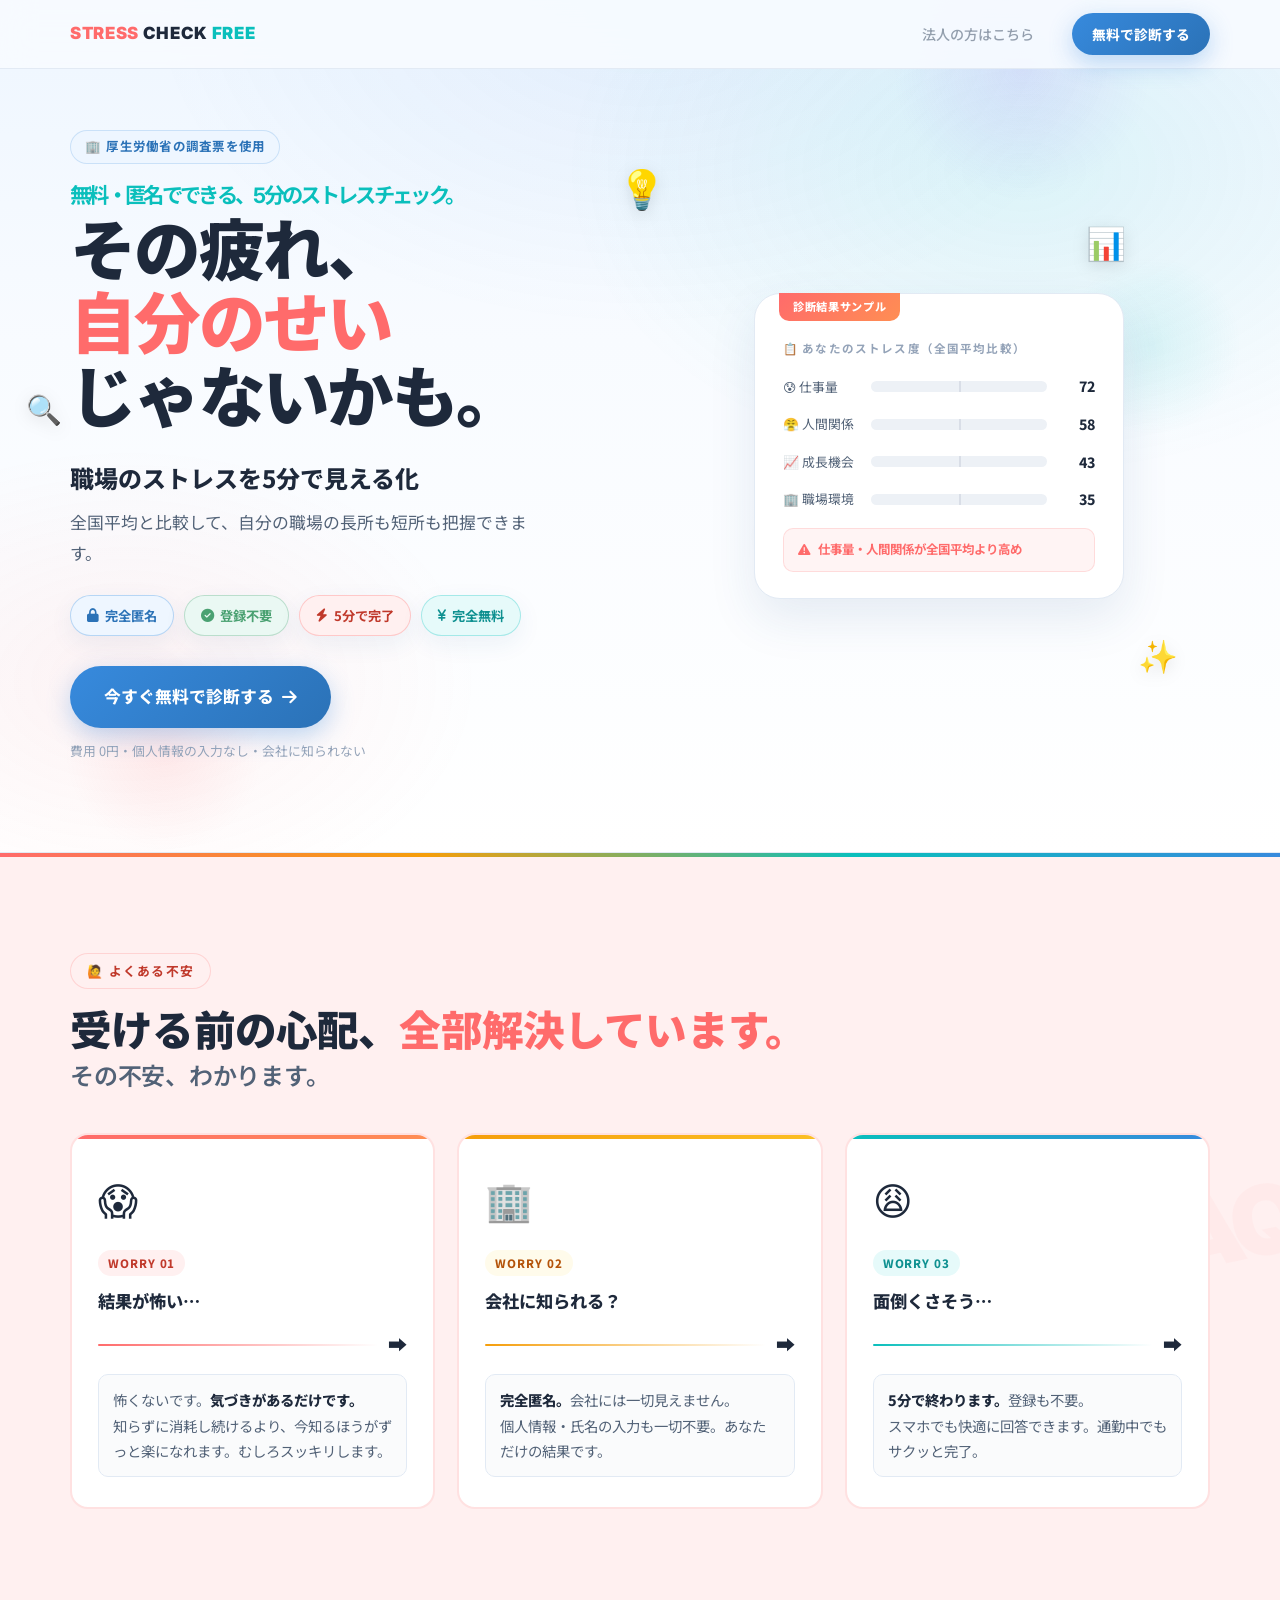
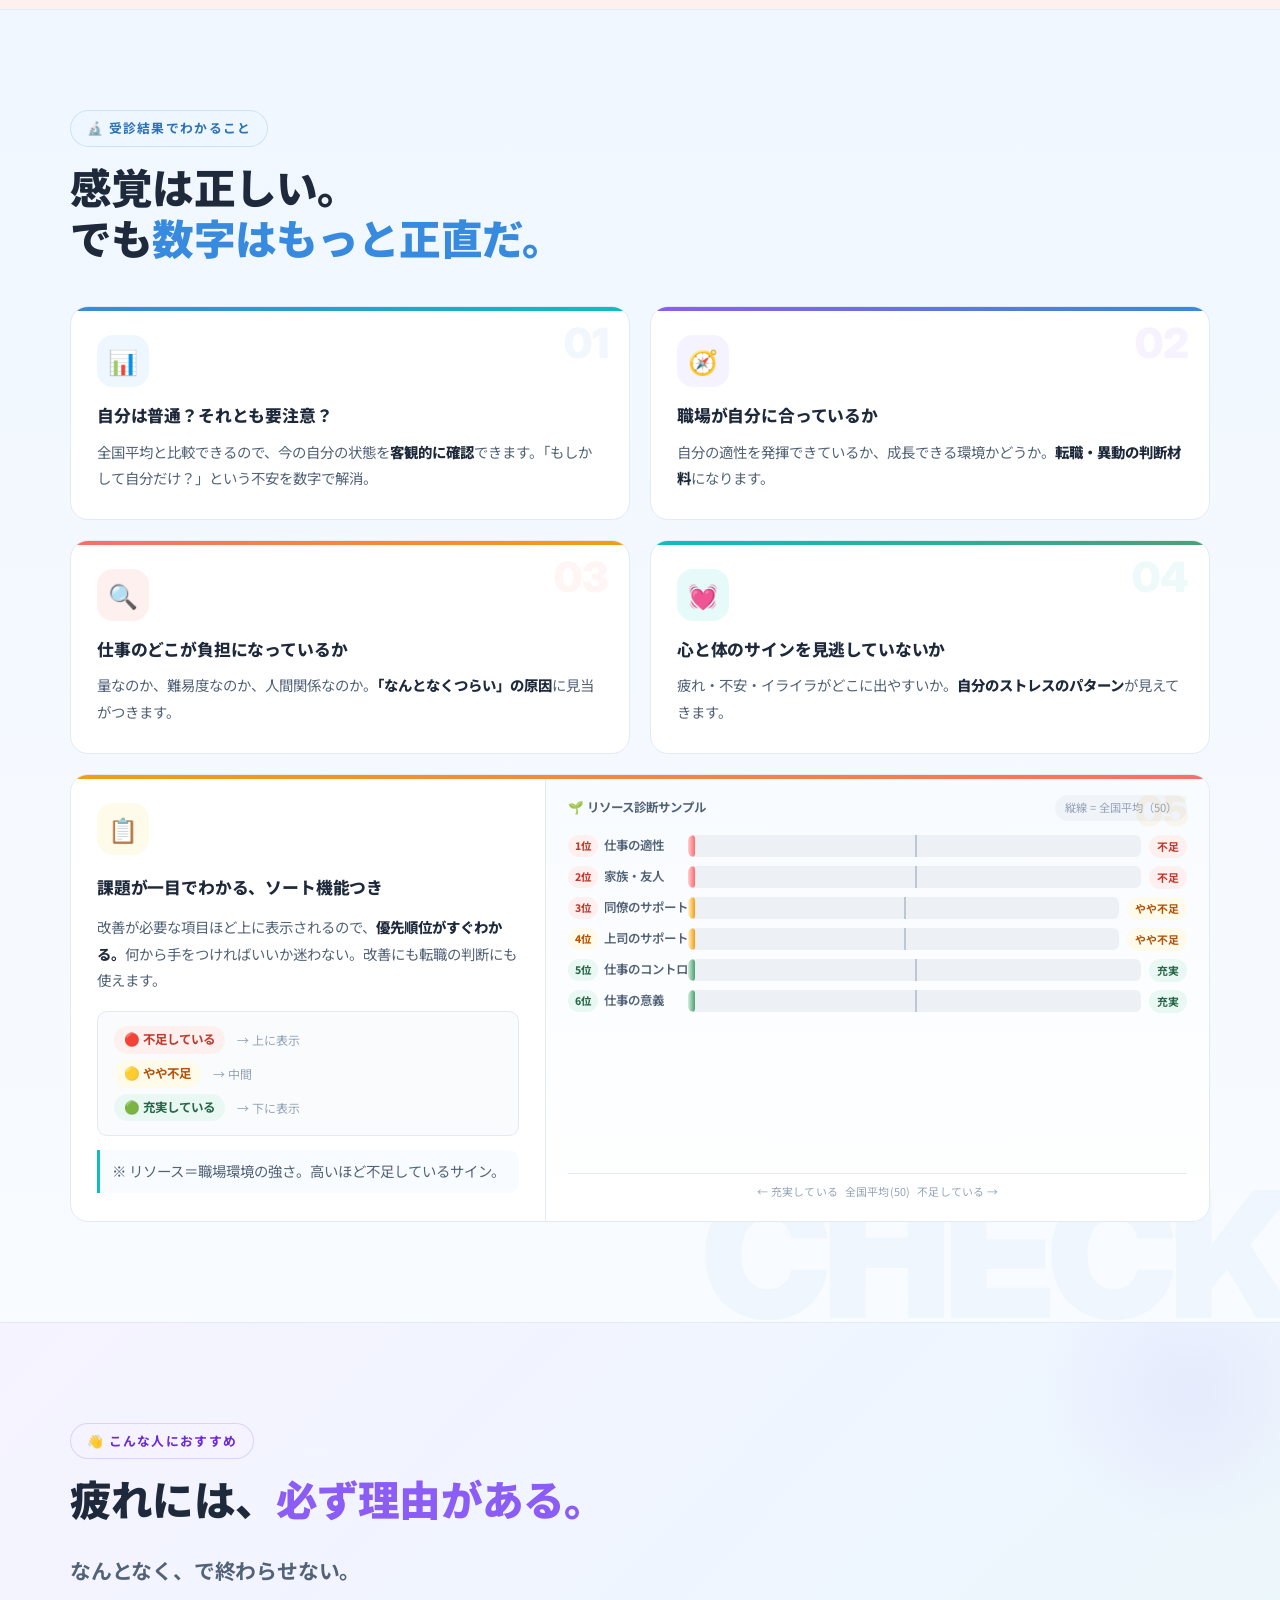
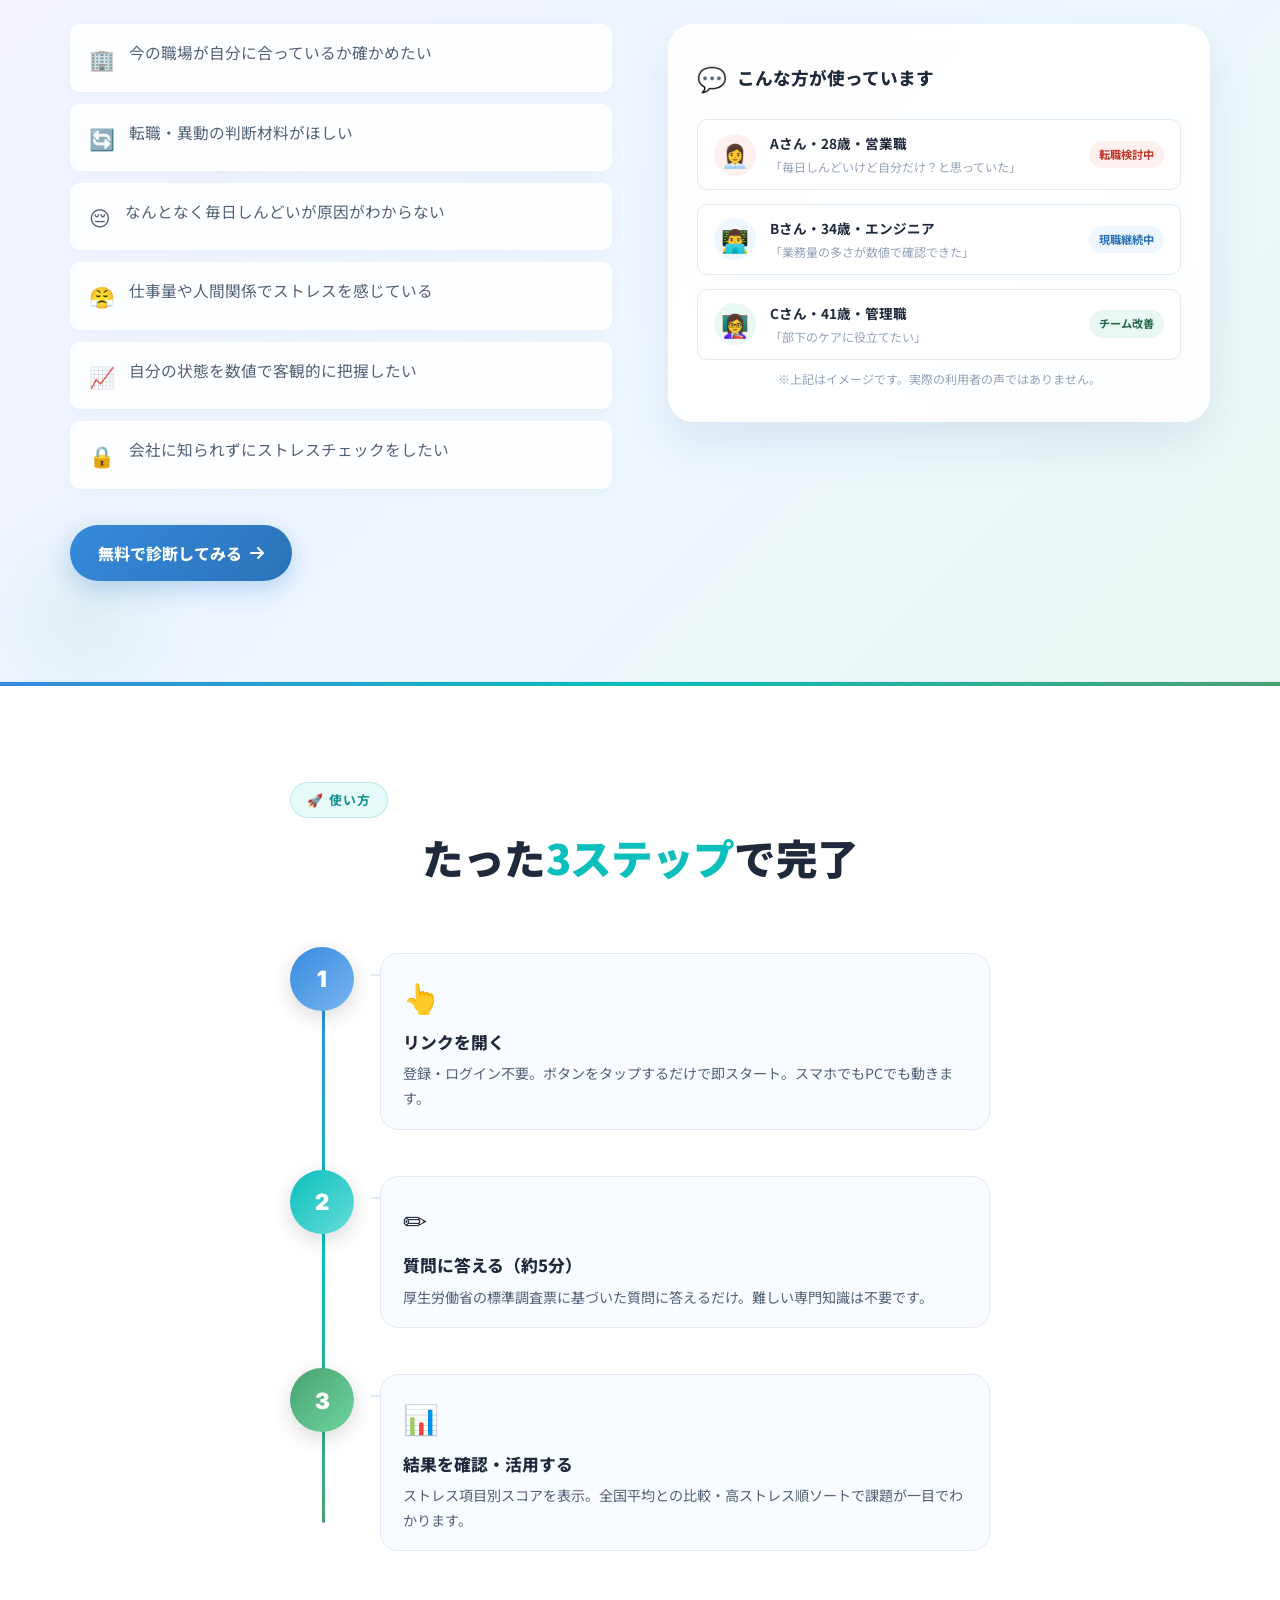
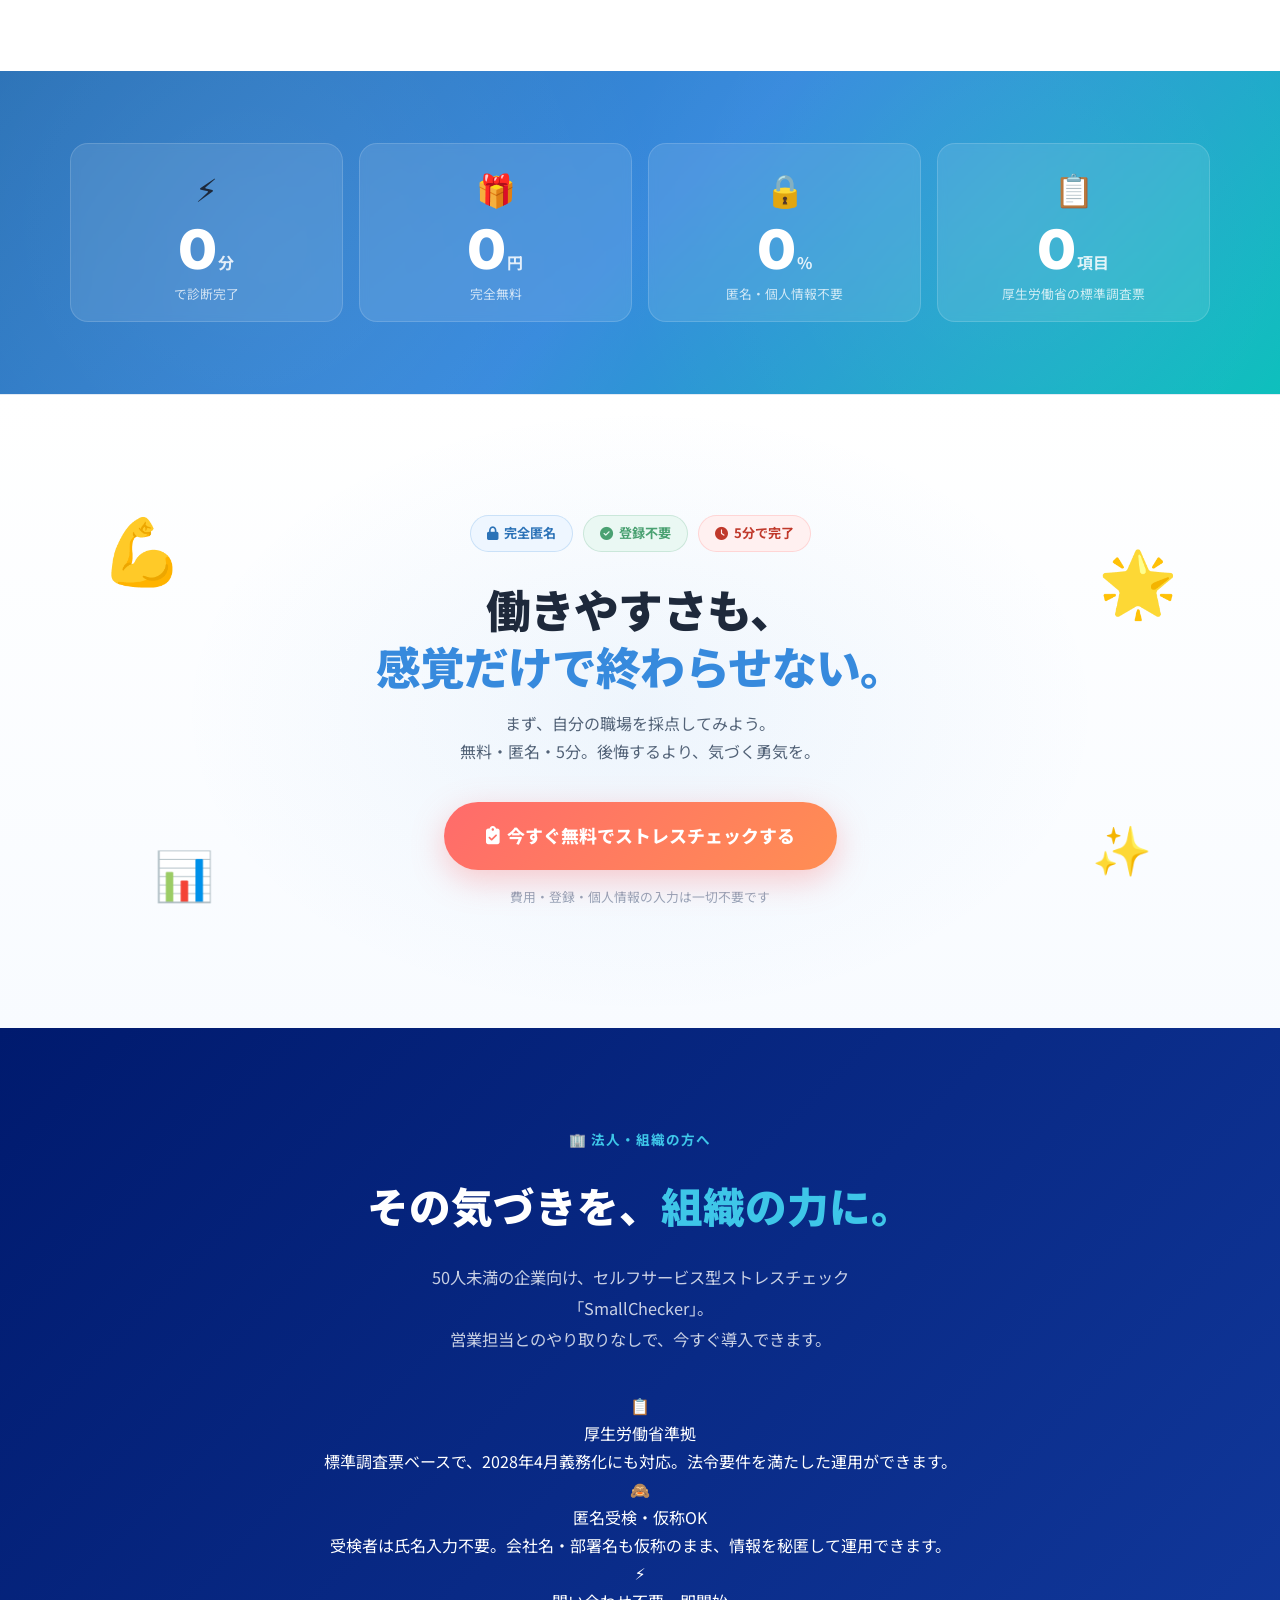
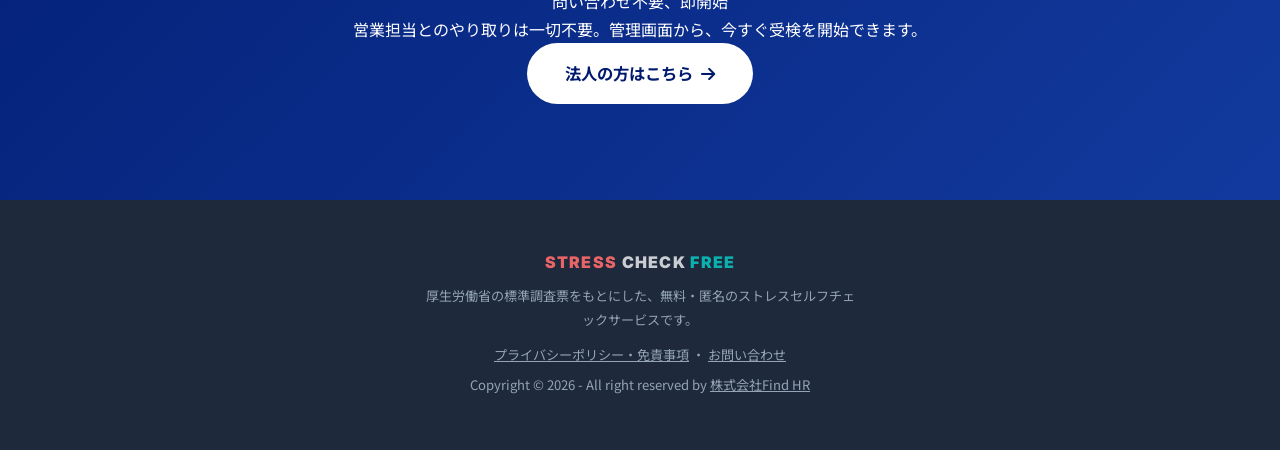
==== commit 0f198032: "Add files via upload" ====
--- a/lp/index.html
+++ b/lp/index.html
@@ -501,7 +501,26 @@
     <div class="container">
       <p class="corp-eyebrow">🏢 法人・組織の方へ</p>
       <h2 class="corp-title">その気づきを、<span>組織の力に。</span></h2>
-      <p class="corp-sub">50人未満の企業向け、法令のストレスチェックにも対応した<br />セルフサービス型ストレスチェック「SmallChecker」。</p>
+      <p class="corp-sub">50人未満の企業向け、セルフサービス型ストレスチェック「SmallChecker」。<br />営業担当とのやり取りなしで、今すぐ導入できます。</p>
+
+      <div class="corp-features">
+        <div class="corp-feature">
+          <span class="corp-feature-icon">📋</span>
+          <div class="corp-feature-title">厚生労働省準拠</div>
+          <div class="corp-feature-desc">標準調査票ベースで、2028年4月義務化にも対応。法令要件を満たした運用ができます。</div>
+        </div>
+        <div class="corp-feature">
+          <span class="corp-feature-icon">🙈</span>
+          <div class="corp-feature-title">匿名受検・仮称OK</div>
+          <div class="corp-feature-desc">受検者は氏名入力不要。会社名・部署名も仮称のまま、情報を秘匿して運用できます。</div>
+        </div>
+        <div class="corp-feature">
+          <span class="corp-feature-icon">⚡</span>
+          <div class="corp-feature-title">問い合わせ不要、即開始</div>
+          <div class="corp-feature-desc">営業担当とのやり取りは一切不要。管理画面から、今すぐ受検を開始できます。</div>
+        </div>
+      </div>
+
       <a href="https://smallchecker.jp/" target="_blank" rel="noopener" class="btn-corp">法人の方はこちら <i class="fa-solid fa-arrow-right"></i></a>
     </div>
   </section>
--- a/lp/css/style.css
+++ b/lp/css/style.css
@@ -34,6 +34,8 @@
   --font:        'Noto Sans JP','Hiragino Sans','Yu Gothic',system-ui,sans-serif;
   --font-d:      'Inter','Noto Sans JP',sans-serif;
   --max-w:       1140px;
+  --sc-navy:     #001A6E;
+  --sc-cyan:     #3EC6E8;
 }
 
 html { scroll-behavior: smooth; }
@@ -174,6 +176,12 @@
 
 .btn-header { padding: 9px 20px; font-size: 0.86rem; margin-left: 6px; }
 
+.nav-corp-link{
+  opacity: .6;
+  font-size: .9em;
+}
+.nav-corp-link:hover{ opacity: 1; }
+
 /* =========================================
    HERO
    ========================================= */
@@ -267,6 +275,14 @@
 }
 .hero-title .em-coral  { color: var(--coral); }
 .hero-title .em-teal   { color: var(--teal); }
+
+.hero-title-kicker{
+  display: block;
+  font-size: 0.32em;
+  font-weight: 700;
+  color: var(--teal);
+  margin-bottom: 8px;
+}
 
 .hero-catch {
   font-size: clamp(1.2rem, 2.5vw, 1.5rem);
@@ -1210,7 +1226,6 @@
   .stats-grid { grid-template-columns: repeat(2, 1fr); }
 }
 @media (max-width: 768px) {
-  .header-nav { display: none; }
   .btn-header { display: none; }
   .concerns-grid { grid-template-columns: 1fr; }
   .benefits-grid { grid-template-columns: 1fr; }
@@ -1221,9 +1236,58 @@
 @media (min-width: 769px) { .floating-cta { display: none !important; } }
 @media (max-width: 480px) {
   .hero-title { font-size: 2.2rem; }
+  .hero-title-kicker { font-size: 0.85rem; }
   .btn-hero, .btn-cta { font-size: 0.96rem; padding: 14px 20px; }
   .stats-grid { grid-template-columns: 1fr 1fr; }
   .section-title { margin-bottom: 28px; }
+}
+
+/* =========================================
+   SMALLCHECKER CTA (法人向け)
+   ========================================= */
+.corp-cta{
+  background: linear-gradient(135deg, var(--sc-navy) 0%, #123a9e 100%);
+  padding: 96px 0;
+  text-align: center;
+  color: #fff;
+}
+.corp-eyebrow{
+  display: inline-flex;
+  align-items: center;
+  gap: 8px;
+  font-size: .85rem;
+  font-weight: 700;
+  letter-spacing: .08em;
+  text-transform: uppercase;
+  color: var(--sc-cyan);
+  margin-bottom: 20px;
+}
+.corp-title{
+  font-family: var(--font-d);
+  font-size: clamp(1.9rem, 3.4vw, 2.6rem);
+  font-weight: 900;
+  margin-bottom: 18px;
+  color: #fff;
+}
+.corp-title span{ color: var(--sc-cyan); }
+.corp-sub{
+  max-width: 560px;
+  margin: 0 auto 36px;
+  color: rgba(255,255,255,.78);
+  font-size: 1.02rem;
+  line-height: 1.9;
+}
+.btn-corp{
+  display: inline-flex;
+  align-items: center;
+  gap: 8px;
+  background: #fff;
+  color: var(--sc-navy);
+  font-weight: 700;
+  font-size: 1.02rem;
+  padding: 16px 38px;
+  border-radius: 999px;
+  text-decoration: none;
 }
 
 .profile-disclaimer {
